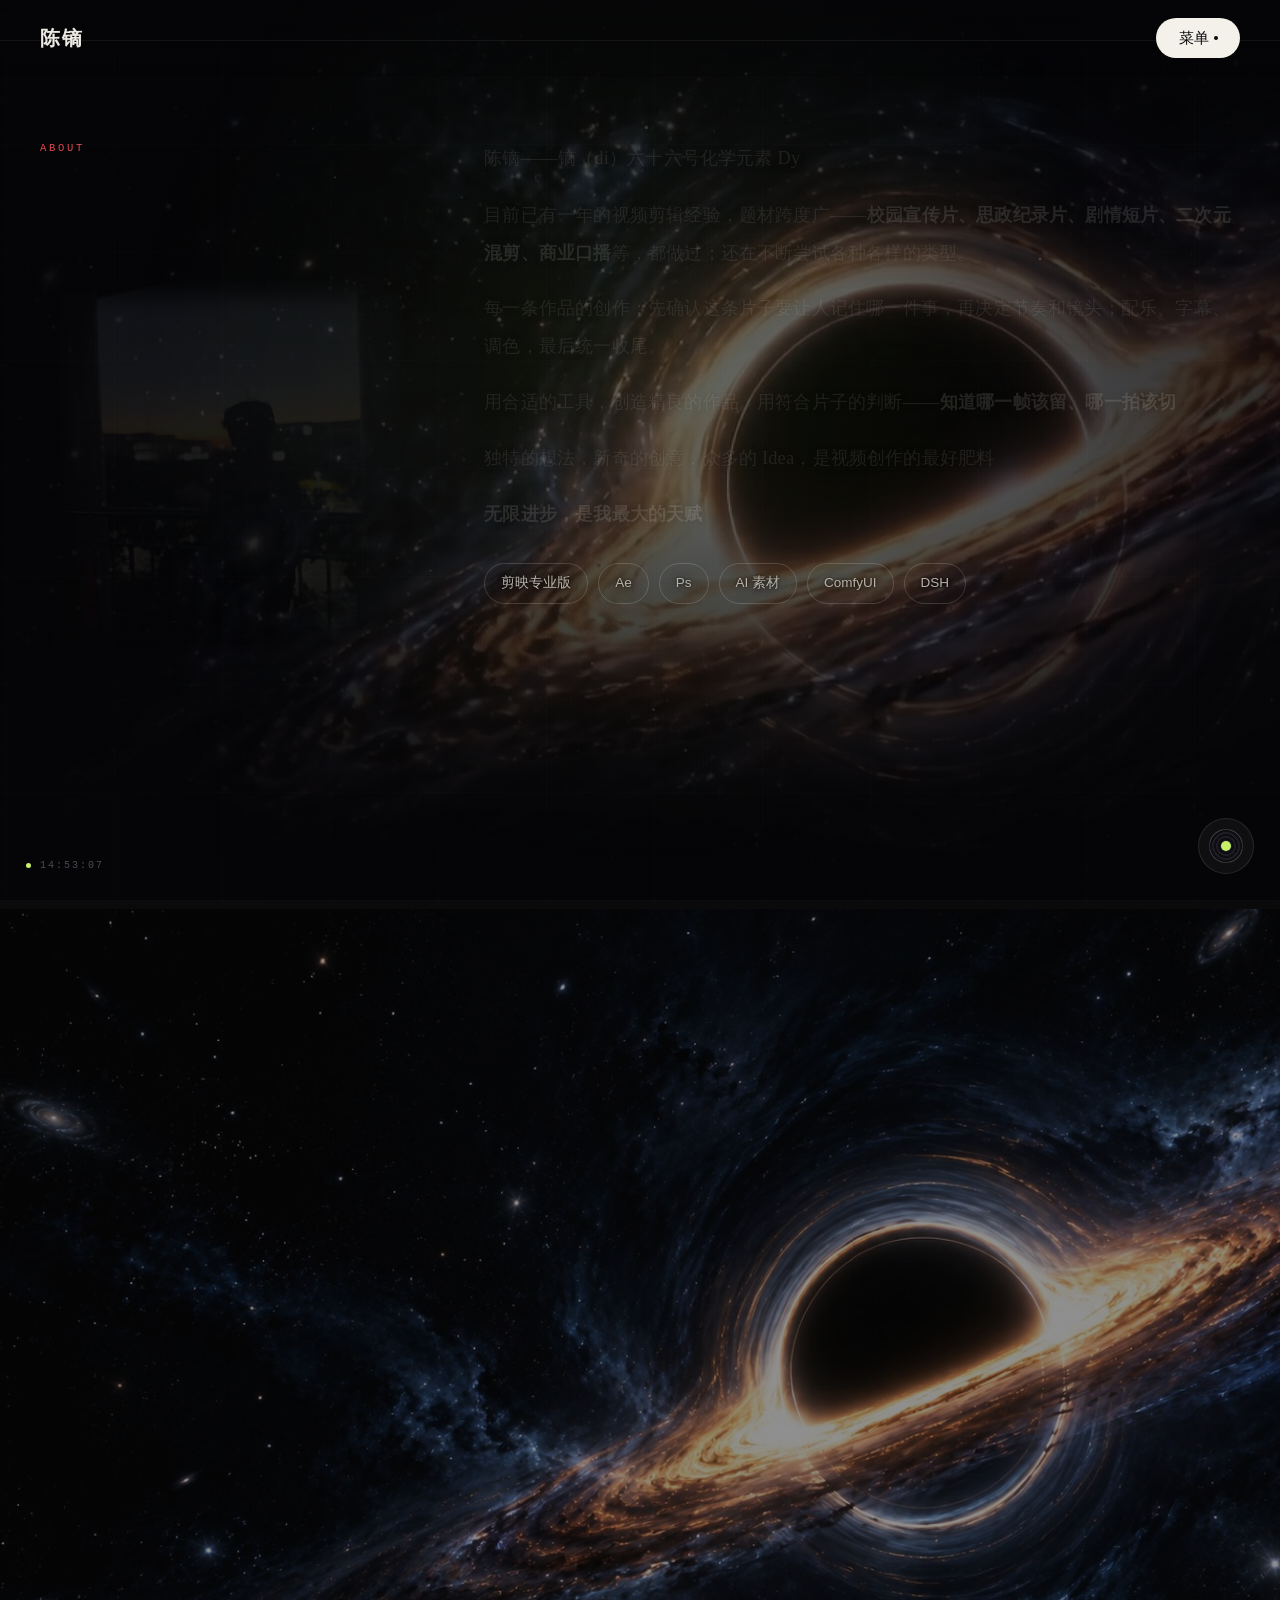
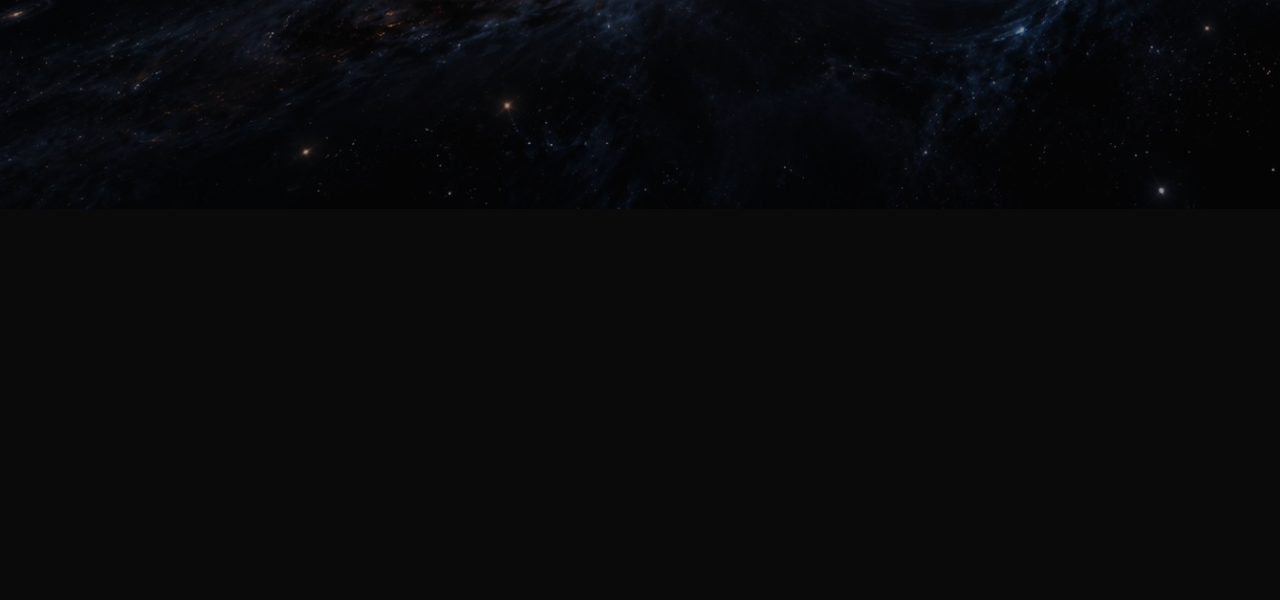
==== about.html @ d53ec5a6 "Deploy site shell" ====
<!DOCTYPE html>
<html lang="zh-CN">
<head>
<meta charset="UTF-8">
<meta name="viewport" content="width=device-width,initial-scale=1">
<title>关于 · 陈镝</title>
<meta name="description" content="陈镝 —— 剪辑师。校园宣传片、剧情短片、竖屏口播、二次元混剪。">
<link rel="stylesheet" href="assets/style.css?v=20261027eg">
<link rel="preload" as="image" href="assets/bg/transition-blackhole-hd.jpg">
</head>
<body>

<!-- ============ 无刷转场：三条扫过的黑幕 ============ -->
<div class="tr" id="tr" aria-hidden="true"><i></i><i></i><i></i></div>

<div class="bg-grid bg-grid-far" id="bgGridFar" aria-hidden="true"></div>
<div class="bg-grid bg-grid-near" id="bgGridNear" aria-hidden="true"></div>
<div class="bg-glow" id="bgGlow" aria-hidden="true"></div>

<header class="nav">
  <a class="brand" href="index.html">陈镝</a>
  <button class="menu-toggle" id="menuToggle" data-cursor="菜单" type="button" aria-expanded="false" aria-controls="menuSheet">
    <span class="menu-word"><span class="letter">菜</span><span class="letter">单</span></span><i></i>
  </button>
</header>

<main data-route="about">

  <!-- ============ 关于 ============ -->
  <section class="about" id="about">
    <div class="wrap">
      <div class="about-grid">
        <div class="rv">
          <div class="label" style="font-family:Menlo,Consolas,monospace;font-size:10.5px;letter-spacing:.26em;color:var(--accent);margin-bottom:18px">ABOUT</div>
          <h2 data-parallax="-26">关于镝</h2>
          <figure class="about-photo">
            <img src="assets/about/about-portrait-soft.png?v=20261027eg" alt="陈镝" loading="lazy">
          </figure>
        </div>
        <div class="body rv">
          <p>陈镝——镝（di）六十六号化学元素 Dy</p>
          <p>目前已有一年的视频剪辑经验，题材跨度广——<strong>校园宣传片、思政纪录片、剧情短片、二次元混剪、商业口播</strong>等，都做过；还在不断尝试各种各样的类型。</p>
          <p>每一条作品的创作：先确认这条片子要让人记住哪一件事，再决定节奏和镜头；配乐、字幕、调色，最后统一收尾。</p>
          <p>用合适的工具，创造精良的作品。用符合片子的判断——<strong>知道哪一帧该留、哪一拍该切</strong></p>
          <p>独特的想法，新奇的创意，众多的 Idea，是视频创作的最好肥料</p>
          <p><strong>无限进步，是我最大的天赋</strong></p>
          <div class="skills">
            <span>剪映专业版</span>
            <span>Ae</span>
            <span>Ps</span>
            <span>AI 素材</span>
            <span>ComfyUI</span>
            <span>DSH</span>
          </div>
        </div>
      </div>
    </div>
  </section>

</main>



<!-- ============ 背景音乐 ============ -->
<div class="music-wrap" id="musicWrap">
  <div class="music" id="music">
    <audio id="bgm" src="assets/music/bgm.mp3" loop preload="none"></audio>
    <button class="music-btn" id="musicBtn" type="button" aria-label="播放 / 暂停背景音乐">
      <span class="music-disc"></span>
    </button>
    <div class="music-info">
      <div class="mi-main">
        <div class="mi-top">
          <span class="mi-title">Star Crossing Night</span>
          <span class="mi-time" id="miTime">00:00 / 00:00</span>
        </div>
        <div class="mi-bar" id="miBar"><i id="miFill"></i></div>
      </div>
      <button class="mi-volbtn" id="miVolBtn" type="button" aria-label="调节音量">
        <svg width="16" height="16" viewBox="0 0 24 24" aria-hidden="true">
          <path d="M4 9.2v5.6h3.4L12.4 19V5L7.4 9.2H4z" fill="currentColor"/>
          <path d="M15.6 8.6a4.9 4.9 0 010 6.8" fill="none" stroke="currentColor" stroke-width="1.7" stroke-linecap="round"/>
          <path d="M18.3 6.2a8.4 8.4 0 010 11.6" fill="none" stroke="currentColor" stroke-width="1.7" stroke-linecap="round" opacity=".5"/>
        </svg>
      </button>
    </div>
    <div class="mi-vslider" id="miVSlider"><div class="mi-vfill" id="miVFill"></div></div>
  </div>
</div>

<!-- 左下角时间码 -->
<div class="timecode" id="timecode"><span id="tcText">00:00:00</span></div>

<!-- ============ 播放层 ============ -->
<div class="player" id="player">
  <div class="player-close" data-cursor="关闭">&times;</div>
  <video id="playerVideo" playsinline></video>
</div>

<!-- ============ 作品放大层 ============ -->
<div class="zoom" id="zoom">
  <div class="zoom-inner">
    <img id="zoomImg" alt="">
    <div class="zoom-cap">
      <span id="zoomTitle"></span>
      <span class="zoom-hint">点击空白处关闭</span>
    </div>
  </div>
</div>

<script src="assets/vendor/lenis.min.js?v=20261027eg"></script>
<script src="assets/vendor/gsap.min.js?v=20261027eg"></script>
<script src="assets/data.js?v=20261027eg"></script>
<script src="assets/app.js?v=20261027eg"></script>
<script src="assets/void.js?v=20261027eg"></script>
<script src="assets/vendor/three.min.js?v=20261027eg"></script>
<script src="assets/hero-particles.js?v=20261027eg"></script>
<script src="assets/transition.js?v=20261027eg"></script>
<script src="assets/cursor.js?v=20261027eg"></script>
<script src="assets/about-words.js?v=20261027eg"></script>
</body>
</html>
---- assets/style.css ----
﻿:root{
  --bg:#0A0A0B;
  --bg2:#101012;
  --fg:#EDEAE4;
  --muted:#8A857D;
  --dim:#5E5A53;
  --accent:#E5484D;
  --line:rgba(255,255,255,.09);
  --max:1400px;
  /* 动效曲线：内置 ease 太弱，用强曲线（emil 标准） */
  --ease-out:cubic-bezier(.23,1,.32,1);
  --ease-in-out:cubic-bezier(.77,0,.175,1);
  --ease-drawer:cubic-bezier(.32,.72,0,1);
  /* 参考站 pacomepertant.com 的菜单 hover 弹簧（computed linear()，0.5s，约 1.44% 过冲） */
  --ease-spring:linear(0 0%, 0.0014 0.515%, 0.0055 1.03%, 0.0239 2.235%, 0.053 3.44%, 0.0961 4.81%, 0.1957 7.39%, 0.4354 12.88%, 0.5484 15.63%, 0.6494 18.38%, 0.7362 21.13%, 0.8083 23.88%, 0.8696 26.8%, 0.9168 29.72%, 0.9368 31.265%, 0.9536 32.81%, 0.9793 35.9%, 0.997 39.17%, 1.0084 42.77%, 1.0142 47.07%, 1.0144 53.43%, 1.0054 68.37%, 1.0019 77.3%, 0.9998 99.98%);
}

*{margin:0;padding:0;box-sizing:border-box;}
html{scroll-behavior:smooth;}
body{
  background:var(--bg);
  color:var(--fg);
  font-family:-apple-system,BlinkMacSystemFont,"PingFang SC","Microsoft YaHei","Segoe UI",sans-serif;
  -webkit-font-smoothing:antialiased;
  line-height:1.7;
  overflow-x:hidden;
}
a{color:inherit;text-decoration:none;}
img,video{display:block;max-width:100%;}
section[id]{scroll-margin-top:80px;}
.wrap{max-width:var(--max);margin:0 auto;padding:0 40px;}

/* 截图调试用：首屏定高 */
body.flat-hero .hero{height:900px;min-height:900px;}

/* ---------- 可交互背景：两层网格做视差，鼠标移动时前后错开 ---------- */
.bg-grid{
  position:fixed;inset:-8%;z-index:0;pointer-events:none;
  background-image:
    linear-gradient(rgba(255,255,255,.03) 1px,transparent 1px),
    linear-gradient(90deg,rgba(255,255,255,.03) 1px,transparent 1px);
  will-change:transform;
}
.bg-grid-far{background-size:108px 108px;opacity:.75;}
.bg-grid-near{background-size:34px 34px;opacity:.42;}
.bg-glow{
  position:fixed;inset:0;z-index:0;pointer-events:none;
  background:radial-gradient(circle 720px at var(--mx,50%) var(--my,40%),
    rgba(200,241,106,.14) 0%,rgba(200,241,106,.05) 40%,transparent 72%);
  transition:opacity .8s var(--ease-out);
}

/* ---------- 深空背景（除首页）：黑洞铺底 + 三层视差 + 近景星尘 ----------
   放 z-index:-1：比正文低，但比 body 底色高 —— 正文永远压在上面。
   图不动、层动：鼠标/滚动只改 transform，不触发重排与重绘。 */
.void{
  position:fixed;inset:0;z-index:-1;overflow:hidden;
  pointer-events:none;background:#040406;
  opacity:0;visibility:hidden;
  transition:opacity .85s var(--ease-out),visibility 0s linear .85s;
}
.void.on{opacity:1;visibility:visible;transition:opacity .85s var(--ease-out),visibility 0s;}
/* 回首页时深空底必须立刻消失（不能淡出 0.85s），否则揭幕瞬间会看到它的残影 */
body:not(.is-space) .void{transition:none;}
/* 进出首页的整段转场都压住深空底，别让它在幕布缝隙里露出来 */
html.via-home .void{opacity:0!important;visibility:hidden!important;transition:none!important;}
/* 转场期间连底纹和底光都收掉：幕布缝隙里只允许出现黑或真实内容，不允许“底背景” */
html.is-transitioning .bg-glow,html.is-transitioning .bg-grid,html.is-transitioning .marks{opacity:0!important;transition:none!important;}
html.is-transitioning body{background:#000;}
.void-dolly{position:absolute;inset:0;will-change:transform;}
.void-media{
  position:absolute;inset:-8%;opacity:.50;will-change:transform;
  background:url("bg/void-loop-poster.jpg") 58% 45%/cover no-repeat;
}
.void-video{width:100%;height:100%;object-fit:cover;object-position:58% 45%;display:block;pointer-events:none;}
.void-stars{position:absolute;left:-10%;top:-10%;width:120%;height:120%;will-change:transform;}
.void-pull{
  position:absolute;left:0;top:0;width:760px;height:760px;margin:-380px 0 0 -380px;border-radius:50%;
  background:radial-gradient(circle,rgba(255,196,140,.18) 0%,rgba(255,170,100,.07) 40%,rgba(255,150,80,0) 70%);
  will-change:transform;
}
.void-scrim{
  position:absolute;inset:0;
  background:
    radial-gradient(ellipse 76% 68% at 60% 44%,rgba(5,5,7,0) 0%,rgba(5,5,7,.12) 48%,rgba(5,5,7,.62) 82%,rgba(5,5,7,.9) 100%),
    linear-gradient(90deg,rgba(5,5,7,.86) 0%,rgba(5,5,7,.56) 20%,rgba(5,5,7,.22) 44%,rgba(5,5,7,.16) 66%,rgba(5,5,7,.52) 100%),
    linear-gradient(180deg,rgba(5,5,7,.94) 0%,rgba(5,5,7,.6) 10%,rgba(5,5,7,.14) 26%,rgba(5,5,7,.08) 54%,rgba(5,5,7,.55) 83%,rgba(5,5,7,.96) 100%);
}
/* 有黑洞的页面：网格退到远处，荧光绿光让位给暖色深空 */
body.is-space .bg-grid-far{opacity:.4;}
body.is-space .bg-grid-near{opacity:.2;}
body.is-space .bg-glow{opacity:.45;}
/* 小字压在星云上会糊：给一层几乎看不见的暗影，只在亮处起作用 */
body.is-space .reel-sub,
body.is-space .reel-date,
body.is-space .type-en,
body.is-space .work-meta .dur,
body.is-space .sec-head .note,
body.is-space .about .body p,
body.is-space .skills span,
body.is-space .cc-k,
body.is-space .foot,
body.is-space .spiral-hint{text-shadow:0 1px 12px rgba(0,0,0,.92),0 0 3px rgba(0,0,0,.7);}
/* 星云上的小字要比纯黑底亮一档，否则就读不出来（悬停翻白时会被后面的规则盖回去） */
body.is-space .reel-sub{color:#BDB7AC;}
body.is-space .reel-date{
  color:#CFC8BC;
  text-shadow:0 0 2px #050507,0 1px 3px #050507,0 0 10px rgba(0,0,0,.9);
}
body.is-space .skills span{color:#B8B3AA;border-color:rgba(255,255,255,.16);}
/* 手机：视频是横的，竖屏只能截中段 → 取景往黑洞那边挪，遮罩收紧一档 */
@media(max-width:680px){
  .void-media{opacity:.42;background-position:62% 44%;}
  .void-video{object-position:62% 44%;}
  .void-scrim{
    background:
      linear-gradient(180deg,rgba(5,5,7,.93) 0%,rgba(5,5,7,.55) 12%,rgba(5,5,7,.18) 38%,rgba(5,5,7,.45) 74%,rgba(5,5,7,.96) 100%),
      linear-gradient(90deg,rgba(5,5,7,.72) 0%,rgba(5,5,7,.4) 40%,rgba(5,5,7,.14) 78%,rgba(5,5,7,.34) 100%);
  }
}
@media(hover:none){.void-pull{display:none;}}

/* ---------- nav ---------- */
.nav{
  position:fixed;top:0;left:0;right:0;z-index:100;
  height:76px;display:flex;align-items:center;gap:40px;
  padding:0 40px;
  background:linear-gradient(to bottom,rgba(5,5,7,.72) 0%,rgba(5,5,7,.32) 56%,rgba(5,5,7,0) 100%);
  transition:background .4s ease,border-color .4s ease,height .4s ease;
  border-bottom:1px solid transparent;
}
.nav.solid{
  background:rgba(8,8,10,.96);
  border-bottom-color:rgba(255,255,255,.08);
  height:64px;
}
.brand{font-weight:900;font-size:20px;letter-spacing:.08em;color:#EDEAE4;}
.nav nav{display:flex;gap:30px;margin-left:auto;font-size:13.5px;}
.nav nav a{color:#9A958C;transition:color .25s;}
.nav nav a:hover{color:#EDEAE4;}
.nav .cta{
  font-size:13px;padding:8px 18px;
  border:1px solid rgba(255,255,255,.18);border-radius:100px;
  color:#EDEAE4;transition:background .22s var(--ease-out),border-color .22s var(--ease-out),color .22s var(--ease-out);
}
.nav .cta:hover{background:#E5484D;border-color:#E5484D;color:#fff;}

/* ---------- hero ---------- */
.hero-stage{position:relative;height:280vh;}
.hero{position:sticky;top:0;height:100vh;min-height:620px;overflow:hidden;background:#050507;}
.hero-video{position:absolute;inset:0;width:100%;height:100%;object-fit:cover;z-index:0;}
.hero-mask{
  position:absolute;inset:0;z-index:1;
  background:
    linear-gradient(to top,
      #0A0A0B 0%,
      #0A0A0B 10%,
      rgba(10,10,11,.76) 26%,
      rgba(10,10,11,.34) 50%,
      rgba(10,10,11,.18) 68%,
      rgba(10,10,11,.74) 100%),
    linear-gradient(to right,rgba(10,10,11,.82) 0%,rgba(10,10,11,.12) 58%,rgba(10,10,11,0) 100%);
}
.hero-scrim{
  position:absolute;inset:0;z-index:1;pointer-events:none;
  background:
    radial-gradient(ellipse 680px 580px at 20% 68%,
      rgba(5,5,7,.92) 0%, rgba(5,5,7,.72) 34%,
      rgba(5,5,7,.34) 62%, rgba(5,5,7,0) 80%),
    linear-gradient(to top,
      rgba(5,5,7,.62) 0%, rgba(5,5,7,.18) 34%, rgba(5,5,7,0) 58%);
}
.hero-particles{
  position:absolute;inset:0;z-index:2;display:block;
  width:100%;height:100%;pointer-events:none;
  mix-blend-mode:screen;
}
.hero-info{position:absolute;left:40px;right:40px;bottom:142px;z-index:3;}
.hero:not(.has-particles) .hero-name,
.hero:not(.has-particles) .hero-chip,
.hero:not(.has-particles) .hero-line{opacity:0;}
.hero-particles-failed .hero-name,
.hero-particles-failed .hero-chip,
.hero-particles-failed .hero-line{opacity:1 !important;}
.hero.has-particles .hero-name{opacity:0;}
body.hero-intro .hero-info,body.hero-intro #heroParticles{opacity:0;}
.hero-info,#heroParticles{transition:opacity .55s ease;}

.hero-chip,.hero-line{opacity:calc(1 - var(--hero-p,0)*2.2);transition:opacity .45s ease;}
html.reduced .hero-stage{height:100vh;}
@media(max-width:680px){.hero-stage{height:260vh;}}
.hero-chip{
  display:inline-block;background:none;border-radius:0;padding:0;
  font-family:Menlo,Consolas,monospace;font-size:26px;letter-spacing:.14em;
  color:#C8F16A;margin-bottom:12px;
}
.hero-name{
  font-size:clamp(84px,14.5vw,200px);font-weight:900;
  line-height:.82;letter-spacing:-.045em;color:#F4F1EA;
}
.hero-line{
  font-size:clamp(24px,3.4vw,50px);font-weight:900;
  letter-spacing:-.015em;margin-top:100px;line-height:1.1;position:relative;top:-62px;
  color:transparent;-webkit-text-stroke:2px rgba(244,241,234,.82);
}
.hero-side{position:absolute;right:0;top:6px;text-align:right;}
.hero-side-en{
  display:block;font-family:Menlo,Consolas,monospace;font-size:10px;
  letter-spacing:.26em;color:#EDEAE4;
}
.hero-side-cn{display:block;font-size:11px;color:#9A958C;letter-spacing:.1em;margin-top:5px;}
/* 可拖时间轴 */
.scrub{
  position:absolute;left:40px;right:40px;bottom:48px;
  display:flex;align-items:center;gap:15px;
}
.scrub-t{
  font-family:Menlo,Consolas,monospace;font-size:10.5px;
  color:#8A857D;letter-spacing:.08em;min-width:44px;
}
.scrub-track{
  position:relative;flex:1;height:2px;background:rgba(255,255,255,.2);
  cursor:ew-resize;touch-action:none;
}
.scrub-track::after{
  content:'';position:absolute;inset:-12px 0;
}
.scrub-fill{position:absolute;left:0;top:0;height:100%;background:#C8F16A;width:0;}
.scrub-head{
  position:absolute;top:50%;left:0;width:11px;height:11px;
  background:#C8F16A;border-radius:50%;transform:translate(-50%,-50%);
  box-shadow:0 0 0 5px rgba(200,241,106,.16);
  transition:box-shadow .25s;
}
.scrub-track:hover .scrub-head{box-shadow:0 0 0 8px rgba(200,241,106,.24);}
.scrub-hint{
  font-family:Menlo,Consolas,monospace;font-size:9.5px;
  letter-spacing:.16em;color:#5E5A53;min-width:80px;text-align:right;
}

/* ---------- stats ---------- */
.stats{padding:74px 0;border-bottom:1px solid var(--line);}
.stats-grid{display:grid;grid-template-columns:repeat(4,1fr);gap:24px;}
.stat b{
  display:block;font-family:Menlo,Consolas,monospace;
  font-size:clamp(36px,4.6vw,60px);font-weight:400;letter-spacing:-.03em;line-height:1;
}
.stat b .num{
  font:inherit;color:inherit;letter-spacing:inherit;
  display:inline;vertical-align:baseline;
}
.stat b i{font-style:normal;color:var(--accent);}
.stat span{display:block;margin-top:12px;font-size:12.5px;color:var(--muted);letter-spacing:.06em;}

/* ---------- section head ---------- */
.sec-head{display:flex;align-items:flex-end;justify-content:space-between;padding:88px 0 44px;}
.sec-head h2{
  font-size:clamp(38px,5.4vw,68px);font-weight:900;letter-spacing:-.03em;line-height:1;
}
.sec-head .label{
  font-family:Menlo,Consolas,monospace;font-size:10.5px;
  letter-spacing:.26em;color:var(--accent);
}
.sec-head .note{font-size:12.5px;color:var(--dim);max-width:300px;text-align:right;}

/* ---------- works ---------- */
.works{display:grid;grid-template-columns:repeat(3,1fr);gap:36px 26px;}
.work{cursor:pointer;}
.work-media{
  position:relative;overflow:hidden;border-radius:3px;background:var(--bg2);
}
.work-media img{
  width:100%;height:auto;aspect-ratio:3/2;object-fit:cover;
  transition:transform .42s var(--ease-out),opacity .3s var(--ease-out);
}
.work.portrait .work-media img{object-position:center 28%;}
.work:hover .work-media img{transform:scale(1.045);}
.work-play{
  position:absolute;inset:0;display:flex;align-items:center;justify-content:center;
  opacity:0;transition:opacity .35s;background:rgba(0,0,0,.28);
}
.work:hover .work-play{opacity:1;}
.work-play span{
  width:58px;height:58px;border-radius:50%;
  border:1px solid rgba(255,255,255,.6);
  display:flex;align-items:center;justify-content:center;
}
.work-play span::after{
  content:'';width:0;height:0;margin-left:4px;
  border-left:13px solid #fff;border-top:8px solid transparent;border-bottom:8px solid transparent;
}
.work-meta{padding-top:14px;display:flex;justify-content:space-between;gap:14px;align-items:baseline;}
.work-meta h3{font-size:15.5px;font-weight:600;letter-spacing:.01em;line-height:1.4;}
.work-meta .type{font-size:11.5px;color:var(--dim);letter-spacing:.08em;white-space:nowrap;}
.work-meta .dur{
  font-family:Menlo,Consolas,monospace;font-size:11px;color:var(--dim);
  display:block;margin-top:3px;
}

/* ---------- 精选：胶片条 ---------- */
.film{
  position:relative;overflow:hidden;
  margin:6px 0 34px;padding:20px 0;
  background:#101012;border-radius:3px;
  cursor:grab;user-select:none;
}
.film:active{cursor:grabbing;}
.film::before,.film::after{
  content:'';position:absolute;left:0;right:0;height:13px;pointer-events:none;
  background:repeating-linear-gradient(90deg,#0A0A0B 0 9px,transparent 9px 26px);
}
.film::before{top:0;}
.film::after{bottom:0;}
.film-track{
  display:flex;gap:10px;padding:0 14px;
  will-change:transform;
}
.film-item{
  position:relative;flex:0 0 auto;width:260px;
  border:2px solid rgba(255,255,255,.1);
  transition:border-color .3s,transform .4s cubic-bezier(.16,1,.3,1);
}
.film-item img{display:block;width:100%;height:146px;object-fit:cover;}
.film-item span{
  position:absolute;left:0;bottom:0;right:0;
  font-family:Menlo,Consolas,monospace;font-size:9px;
  letter-spacing:.1em;color:#EDEAE4;
  background:linear-gradient(to top,rgba(6,6,8,.9),transparent);
  padding:14px 8px 6px;
}
.film-item:hover{border-color:#C8F16A;transform:translateY(-4px);}
.film-hint{
  position:absolute;right:16px;bottom:20px;z-index:2;
  font-family:Menlo,Consolas,monospace;font-size:9px;
  letter-spacing:.16em;color:#5E5A53;
}

/* ---------- 精选：目录式列表 ---------- */
.reel{margin-top:8px;}
.reel-row{
  position:relative;display:flex;align-items:center;gap:22px;
  padding:22px 26px;margin:0 -26px;
  border-bottom:1px solid rgba(255,255,255,.09);
  transition:background .3s ease,color .3s ease,opacity .35s ease;
  cursor:pointer;
}
.reel-no{
  font-family:Menlo,Consolas,monospace;
  font-size:clamp(34px,4.4vw,58px);line-height:1;font-weight:400;
  min-width:104px;letter-spacing:-.03em;
  color:transparent;-webkit-text-stroke:1.2px rgba(255,255,255,.5);
  transition:color .2s var(--ease-out),-webkit-text-stroke-color .2s var(--ease-out);
}
.reel-main{display:flex;align-items:baseline;gap:18px;flex-wrap:wrap;}
.reel-title{
  font-size:clamp(24px,3vw,40px);font-weight:900;
  letter-spacing:-.025em;line-height:1.1;
  transition:transform .4s cubic-bezier(.16,1,.3,1);
}
.reel-sub{font-size:12px;color:var(--muted);letter-spacing:.06em;line-height:1.6;}
/* ★ 文字滚动入场（编号 .reel-no 不滚，跟着行一起出来）：外层当遮罩（正好一层高），内层 .rl 装三份同样的字，
   进场时 .rl 往上滚两格再停 —— 就是"文字多滚几圈"。
   高度和 line-height 必须一致，否则会露出下一层的边。 */
.reel-title,.reel-sub,.reel-date{overflow:hidden;}
.reel-title{height:1.1em;}
.reel-sub{height:1.6em;}
.reel-date{height:1.6em;line-height:1.6;}
.rl{display:block;}
.rl i{display:block;font-style:normal;line-height:inherit;}
.reel-date{
  margin-left:auto;font-family:Menlo,Consolas,monospace;
  font-size:11px;color:var(--dim);letter-spacing:.1em;
}
@media(max-width:680px){
  .reel-row{padding:16px 0;margin:0;gap:12px;}
  .reel-no{min-width:56px;font-size:34px;}
  .reel-main{gap:8px;}
  .reel-title{font-size:21px;}
  .reel-sub{font-size:11px;}
  .reel-date{font-size:9.5px;letter-spacing:.04em;}
}
/* 悬停：整行翻白（平时全是深底，不抢）；其余行退到暗处 */
.reel:hover .reel-row{opacity:.36;}
.reel:hover .reel-row:hover{opacity:1;}
.reel-row:hover{background:#F4F1EA;color:#141310;border-bottom-color:transparent;}
.reel-row:hover .reel-no{color:#141310;-webkit-text-stroke:0;}
.reel-row:hover .reel-sub{color:#6B665C;text-shadow:none;}
.reel-row:hover .reel-date{color:#8A8478;text-shadow:none;}
.reel-row:hover .reel-title{transform:translateX(8px);}
.reel-row:hover .reel-poster{
  border-color:#FFFFFF;
  box-shadow:0 24px 52px rgba(20,19,16,.32);
}
/* 叠在行上的海报 */
.reel-poster{
  position:absolute;right:20%;top:50%;width:300px;
  opacity:0;
  transform:translateY(-50%) rotate(-16deg) scale(.82);
  box-shadow:0 24px 52px rgba(0,0,0,.62);
  border:3px solid #0A0A0B;border-radius:2px;
  z-index:3;pointer-events:none;
  transition:opacity .3s ease,transform .45s cubic-bezier(.16,1,.3,1);
}
.reel-row:hover .reel-poster{
  opacity:1;
  transform:translateY(-50%) rotate(-6deg) scale(1);
}
.reel-row.light .reel-poster{border-color:#FFFFFF;box-shadow:0 24px 52px rgba(20,19,16,.3);}

/* ---------- 分类：散落画布（3D 空间） ---------- */
.board{
  position:relative;width:100%;
  perspective:1400px;
  perspective-origin:50% 46%;
  background:radial-gradient(ellipse 78% 72% at 50% 50%,
    rgba(255,255,255,.03) 0%,rgba(255,255,255,.012) 46%,transparent 78%);
  -webkit-mask-image:linear-gradient(to bottom,transparent 0%,#000 6%,#000 94%,transparent 100%);
  mask-image:linear-gradient(to bottom,transparent 0%,#000 6%,#000 94%,transparent 100%);
  user-select:none;-webkit-user-select:none;touch-action:none;
}
.board-canvas{
  position:absolute;inset:0;pointer-events:none;
  transform-style:preserve-3d;
  will-change:transform;
}
.board-item{
  position:absolute;cursor:grab;pointer-events:auto;
  transform:translateZ(var(--z,0px)) rotate(var(--rot,0deg));
  box-shadow:0 16px 38px rgba(0,0,0,.55);
  transition:transform .16s var(--ease-out),box-shadow .3s var(--ease-out);
  user-select:none;-webkit-user-select:none;touch-action:none;
  transform-style:preserve-3d;
}
.board-item img{
  display:block;width:100%;aspect-ratio:16/10;object-fit:cover;
  border:2px solid #06060A;
  pointer-events:none;-webkit-user-drag:none;user-select:none;
}
/* 呼吸：幅度 ±6%，6～9.6 秒一圈，错开相位 */
.board-move{display:block;transform-style:preserve-3d;will-change:transform;}
.board-inner{
  position:relative;display:block;transform-origin:50% 50%;
  will-change:transform;
  animation-name:breathe;
  animation-timing-function:ease-in-out;
  animation-iteration-count:infinite;
}
@keyframes breathe{
  0%,100%{transform:scale(.944) translateY(2px);}
  50%{transform:scale(1.056) translateY(-2px);}
}
/* 悬浮板：鼠标在卡上移动时立体倾斜 */
.board-tilt{
  position:relative;display:block;
  transform-style:preserve-3d;
  transition:transform .18s ease-out;
  will-change:transform;
}
.board-item span{
  position:absolute;left:0;right:0;bottom:0;
  font-family:Menlo,Consolas,monospace;font-size:9px;
  letter-spacing:.06em;color:#EDEAE4;
  background:linear-gradient(to top,rgba(6,6,8,.94),rgba(6,6,8,0));
  padding:18px 8px 7px;
}
.board-item:hover{
  transform:translateZ(var(--z,0px)) translateY(-10px) rotate(0deg) scale(1.05)!important;
  box-shadow:0 28px 64px rgba(0,0,0,.75);
  z-index:9;
}
.board-item.dragging{
  z-index:30!important;cursor:grabbing;
  transform:translateZ(calc(var(--z,0px) + 90px)) rotate(0deg) scale(1.03)!important;
  box-shadow:0 34px 70px rgba(0,0,0,.85);
  transition:none;
}

/* 分类区的紧凑列表 */
.reel.compact .reel-row{padding:15px 20px;margin:0 -20px;}
.reel.compact .reel-no{font-size:clamp(22px,2.4vw,32px);min-width:66px;}
.reel.compact .reel-title{font-size:clamp(16px,1.7vw,22px);}
.reel.compact .reel-sub{font-size:11px;}
.reel.compact .reel-poster{width:142px;right:24%;}



.works.compact{grid-template-columns:repeat(4,1fr);gap:28px 20px;}
.works.compact .work-meta{padding-top:10px;}
.works.compact .work-meta h3{font-size:13.5px;}
.works.compact .work-meta .type{display:none;}
.works.compact .work-meta .dur{font-size:10.5px;}

/* ---------- 类型导航 ---------- */
.type-nav{
  display:flex;gap:9px;flex-wrap:wrap;
  margin-bottom:60px;padding-bottom:26px;
  border-bottom:1px solid var(--line);
}
.type-chip{
  font-size:12.5px;padding:7px 15px;
  border:1px solid var(--line);border-radius:100px;
  color:var(--muted);transition:color .2s var(--ease-out),border-color .2s var(--ease-out),background .2s var(--ease-out);
  display:inline-flex;align-items:center;gap:7px;
}
.type-chip i{
  font-style:normal;font-family:Menlo,Consolas,monospace;
  font-size:9.5px;color:var(--dim);
}
.type-chip:hover{color:var(--fg);border-color:rgba(255,255,255,.3);}
.type-chip:hover i{color:var(--accent);}

/* ---------- 类型区块 ---------- */
.type-block{margin-bottom:78px;scroll-margin-top:96px;}
.type-head{
  position:relative;
  display:flex;align-items:baseline;gap:16px;
  padding-bottom:16px;margin-bottom:24px;
  border-bottom:1px solid var(--line);
}
/* 标尺末端的小十字：技术图语言 */
.type-head::after{
  content:'';position:absolute;right:0;bottom:-4.5px;
  width:9px;height:9px;
  background:
    linear-gradient(#EDEAE4,#EDEAE4) center/1px 9px no-repeat,
    linear-gradient(#EDEAE4,#EDEAE4) center/9px 1px no-repeat;
  opacity:.32;
}
.type-name{
  font-size:clamp(22px,2.6vw,30px);font-weight:900;
  letter-spacing:-.01em;line-height:1;
}
.type-en{
  font-family:Menlo,Consolas,monospace;font-size:10px;
  letter-spacing:.2em;color:var(--dim);
}
.type-count{
  margin-left:auto;font-family:Menlo,Consolas,monospace;
  font-size:11px;color:var(--accent);letter-spacing:.1em;
}

/* ---------- about ---------- */
.about{padding:120px 0 60px;border-top:1px solid var(--line);margin-top:40px;height:240vh;}
.about .wrap{position:sticky;top:96px;}
.about-grid{display:grid;grid-template-columns:1fr 1.15fr;gap:80px;align-items:start;}
.about h2{font-size:clamp(32px,4.4vw,56px);font-weight:900;letter-spacing:-.03em;line-height:1.08;}
.about .body p{color:#B8B3AA;font-size:15px;line-height:1.95;margin-bottom:18px;}
.about .body p strong{color:var(--fg);font-weight:600;}
.about .body .wd{opacity:.12;transition:opacity .18s linear;}
.about .body .wd.hl{color:var(--fg);}
.about .body .wd.hl.on{color:var(--accent);}
.skills{display:flex;flex-wrap:wrap;gap:8px;margin-top:26px;}
.skills span{
  font-size:12px;padding:6px 13px;border:1px solid var(--line);
  border-radius:100px;color:var(--muted);
}

/* ---------- contact ---------- */
.contact{padding:130px 0 80px;}
.contact h2{
  font-size:clamp(46px,7.6vw,110px);font-weight:900;letter-spacing:-.04em;line-height:.98;
}
.contact h2 em{font-style:normal;color:var(--accent);}
.contact .links{display:flex;gap:44px;margin-top:52px;flex-wrap:wrap;}
.contact .links a{
  font-family:Menlo,Consolas,monospace;font-size:13px;color:var(--muted);
  border-bottom:1px solid var(--line);padding-bottom:5px;transition:color .2s var(--ease-out),border-bottom-color .2s var(--ease-out);
}
.contact .links a:hover{color:var(--fg);border-bottom-color:var(--fg);}

/* 联系：一条平铺的胶片，不用拉 */
.contact-film{
  position:relative;display:grid;grid-template-columns:repeat(3,1fr);
  margin-top:58px;background:rgba(16,16,18,.42);
  border:1px solid rgba(255,255,255,.1);
  padding:16px 0;
}
.contact-film::before,.contact-film::after{
  content:'';position:absolute;left:0;right:0;height:10px;pointer-events:none;
  background:repeating-linear-gradient(90deg,rgba(10,10,11,.55) 0 8px,transparent 8px 24px);
}
.contact-film::before{top:0;}
.contact-film::after{bottom:0;}
.contact-cell{
  padding:26px 28px;cursor:pointer;
  border-right:1px solid rgba(255,255,255,.07);
  transition:background .3s;
}
.contact-cell:last-child{border-right:none;}
.contact-cell:hover{background:rgba(26,26,34,.45);}
.cc-k{
  display:block;font-family:Menlo,Consolas,monospace;font-size:9.5px;
  letter-spacing:.2em;color:#6E6A63;margin-bottom:12px;
}
.cc-v{font-size:clamp(15px,1.6vw,21px);font-weight:600;color:#F4F1EA;letter-spacing:.01em;}

/* ---------- 背景音乐 ---------- */
.music-wrap{position:static;}
.music{
  position:fixed;right:26px;bottom:26px;z-index:130;
  display:flex;align-items:center;height:56px;
  background:rgba(16,16,20,.94);
  border:1px solid rgba(255,255,255,.1);
  border-radius:100px;
  padding:4px;overflow:hidden;
  max-width:56px;
  transition:max-width .3s var(--ease-in-out),background .3s var(--ease-out);
}
@media (hover:hover) and (min-width:681px){.music:hover,.music-wrap:hover .music{max-width:330px;background:rgba(20,20,26,.98);}}
.music-btn{
  width:46px;height:46px;flex:0 0 46px;
  border:none;background:none;cursor:pointer;padding:0;
  display:flex;align-items:center;justify-content:center;
}
.music-disc{
  display:block;width:34px;height:34px;border-radius:50%;
  background:repeating-radial-gradient(circle,#1C1C22 0 2px,#0D0D11 2px 4px);
  border:1px solid rgba(255,255,255,.15);
  position:relative;
  transition:box-shadow .3s;
}
.music-disc::after{
  content:'';position:absolute;inset:11px;border-radius:50%;background:#C8F16A;
}
.music.playing .music-disc{animation:spin 7s linear infinite;}
.music.playing .music-disc{box-shadow:0 0 0 4px rgba(200,241,106,.14);}
@keyframes spin{to{transform:rotate(360deg);}}
.music-info{
  width:0;min-width:0;overflow:hidden;white-space:nowrap;padding-right:0;
  display:flex;align-items:center;gap:10px;opacity:0;
  transition:width .38s cubic-bezier(.16,1,.3,1),padding-right .38s,opacity .16s ease;
}
@media (hover:hover) and (min-width:681px){.music-wrap:hover .music-info{width:300px;padding-right:14px;opacity:1;}}
.mi-main{flex:1;min-width:0;}
.mi-top{display:flex;align-items:baseline;justify-content:space-between;gap:12px;}
.mi-title{
  font-size:11.5px;color:#EDEAE4;letter-spacing:.02em;
  overflow:hidden;text-overflow:ellipsis;
}
.mi-time{
  font-family:Menlo,Consolas,monospace;font-size:9px;
  color:#6E6A63;letter-spacing:.04em;flex:0 0 auto;
}
.mi-bar{
  position:relative;height:2px;background:rgba(255,255,255,.14);
  margin-top:9px;cursor:pointer;
}
.mi-bar::after{content:'';position:absolute;inset:-8px 0;}
.mi-bar i{position:absolute;left:0;top:0;height:100%;width:0;background:#C8F16A;display:block;border-radius:2px;}
.mi-bar i::after{content:'';position:absolute;right:-4px;top:50%;width:8px;height:8px;margin-top:-4px;border-radius:50%;background:#C8F16A;box-shadow:0 0 0 2px rgba(16,16,20,.5);}

/* 小喇叭 + 竖向音量条 */
.music{position:fixed;overflow:visible;}
.mi-volbtn{
  flex:0 0 26px;width:26px;height:26px;padding:0;
  border:none;background:none;cursor:pointer;
  color:#6E6A63;display:flex;align-items:center;justify-content:center;
  transition:color .2s;
}
.mi-volbtn:hover{color:#C8F16A;}
.music.vol-open .mi-volbtn{color:#C8F16A;}
.mi-vslider{
  position:fixed;right:26px;bottom:96px;
  width:26px;height:96px;
  background:rgba(18,18,23,.98);
  border:1px solid rgba(255,255,255,.13);
  border-radius:100px;
  opacity:0;pointer-events:none;transform:translateY(10px);
  transition:opacity .22s,transform .22s;
  cursor:pointer;overflow:hidden;
  z-index:131;
}
.music-wrap.vol-open .mi-vslider{opacity:1;pointer-events:auto;transform:none;}
.mi-vfill{
  position:absolute;left:0;right:0;bottom:0;
  background:#C8F16A;height:50%;pointer-events:none;
}

/* 左下角时间码 */
.timecode{
  position:fixed;left:26px;bottom:26px;z-index:120;
  display:flex;align-items:center;gap:9px;
  font-family:Menlo,Consolas,monospace;
  font-size:10px;letter-spacing:.2em;
  color:#4A4A52;pointer-events:none;
  font-variant-numeric:tabular-nums;
}
.timecode::before{
  content:'';width:5px;height:5px;border-radius:50%;
  background:#C8F16A;animation:tcPulse 2.4s ease-in-out infinite;
}
@keyframes tcPulse{0%,100%{opacity:.18}50%{opacity:.75}}

/* ---------- 作品放大层 ---------- */
.zoom{
  position:fixed;inset:0;z-index:400;display:none;
  align-items:center;justify-content:center;
  background:rgba(4,4,6,.94);
}
.zoom.open{display:flex;}
.zoom-inner{max-width:86vw;max-height:82vh;}
.zoom-inner img{
  display:block;max-width:86vw;max-height:74vh;
  border:3px solid rgba(255,255,255,.14);
  box-shadow:0 40px 100px rgba(0,0,0,.8);
}
.zoom-cap{
  display:flex;justify-content:space-between;align-items:baseline;
  margin-top:14px;font-family:Menlo,Consolas,monospace;
  font-size:11px;letter-spacing:.1em;color:#C9C3B8;
}
.zoom-hint{color:#5E5A53;font-size:10px;}

/* 画布角上的 DRAG 提示 */
.board-hint{
  position:absolute;right:16px;bottom:12px;z-index:5;
  font-family:Menlo,Consolas,monospace;font-size:9px;
  letter-spacing:.28em;color:#C8F16A;opacity:.5;
  pointer-events:none;
}

/* ---------- 取景器语言：页面四角裁切标记 ---------- */
.marks{
  position:fixed;inset:20px;z-index:96;pointer-events:none;
  --c:rgba(237,234,228,.26);
  background:
    linear-gradient(var(--c),var(--c)) left top/17px 1px no-repeat,
    linear-gradient(var(--c),var(--c)) left top/1px 17px no-repeat,
    linear-gradient(var(--c),var(--c)) right top/17px 1px no-repeat,
    linear-gradient(var(--c),var(--c)) right top/1px 17px no-repeat,
    linear-gradient(var(--c),var(--c)) left bottom/17px 1px no-repeat,
    linear-gradient(var(--c),var(--c)) left bottom/1px 17px no-repeat,
    linear-gradient(var(--c),var(--c)) right bottom/17px 1px no-repeat,
    linear-gradient(var(--c),var(--c)) right bottom/1px 17px no-repeat;
}
.foot{
  border-top:1px solid var(--line);padding:30px 0 44px;
  display:flex;justify-content:space-between;font-size:11.5px;color:var(--dim);
  font-family:Menlo,Consolas,monospace;letter-spacing:.1em;
}

/* ---------- player ---------- */
.player{
  position:fixed;inset:0;z-index:300;display:none;
  flex-direction:column;align-items:center;justify-content:center;gap:18px;
  background:#050507;
}
.player.open{display:flex;}
.player video{max-width:92vw;max-height:calc(100vh - 140px);background:#000;}
.player-close{
  position:absolute;top:26px;right:36px;
  font-size:28px;line-height:1;color:var(--muted);cursor:pointer;
  width:44px;height:44px;display:flex;align-items:center;justify-content:center;
  border:1px solid var(--line);border-radius:50%;transition:color .2s var(--ease-out),border-color .2s var(--ease-out),transform .16s var(--ease-out);
}
.player-close:hover{color:#fff;border-color:#fff;}
.player video{cursor:pointer;}

/* ---------- reveal ---------- */
.rv{opacity:0;transform:translateY(18px);transition:opacity .46s var(--ease-out),transform .46s var(--ease-out);transition-delay:var(--d,0ms);}
.rv.in{opacity:1;transform:none;}
.slide-rv{opacity:0;transform:translateX(-30px);transition:opacity .5s var(--ease-out),transform .5s var(--ease-out);}
.slide-rv.in{opacity:1;transform:none;}
.hero-info{transition:opacity .1s linear;}

/* ---------- responsive ---------- */
@media(max-width:1080px){
  .works{grid-template-columns:repeat(2,1fr);}
  .works.compact{grid-template-columns:repeat(3,1fr);gap:24px 16px;}
  .about-grid{grid-template-columns:1fr;gap:34px;}
  .stats-grid{grid-template-columns:repeat(2,1fr);gap:34px 24px;}
}
@media(max-width:680px){
  .wrap,.nav,.hero-inner{padding-left:22px;padding-right:22px;}
  .nav nav{display:flex;gap:9px;margin-left:auto;flex-shrink:1;min-width:0;}
  .nav nav a{font-size:11.5px;white-space:nowrap;}
  .nav{gap:8px;}
  .brand{font-size:14px;letter-spacing:.02em;white-space:nowrap;}
  .nav .cta{display:none;}
  .works{grid-template-columns:1fr;gap:28px;}
  .works.compact{grid-template-columns:repeat(2,1fr);gap:22px 12px;}
  .sec-head{flex-direction:column;align-items:flex-start;gap:14px;padding:60px 0 30px;}
  .sec-head .note{text-align:left;}
  .hero-inner{padding-bottom:64px;}
  .scroll-hint{display:none;}
  .contact .links{gap:22px;}
  .foot{flex-direction:column;gap:10px;}
}

/* ================= 进场遮罩：loading → hero ================= */
.splash{position:fixed;inset:0;z-index:900;pointer-events:none;}
.splash-curtain{position:absolute;left:0;right:0;height:50.4%;z-index:1;background:#0A0A0B;will-change:transform;transition:transform .72s var(--ease-in-out);}
.splash-curtain-a{top:0;}
.splash-curtain-b{bottom:0;}
.splash-stage{position:absolute;inset:0;z-index:2;display:flex;flex-direction:column;align-items:center;justify-content:center;gap:16px;transition:opacity .18s linear;}
.splash-tag{font-family:Menlo,Consolas,monospace;font-size:10px;letter-spacing:.3em;color:#6E6A63;}
.splash-tag span{color:#C8F16A;margin:0 7px;}
.splash-name{font-weight:900;font-size:clamp(46px,7vw,84px);line-height:1;letter-spacing:-.04em;color:#F4F1EA;}
.splash-prog{display:flex;align-items:center;gap:12px;margin-top:4px;}
.splash-track{position:relative;display:block;width:170px;height:2px;background:rgba(255,255,255,.16);overflow:hidden;}
.splash-track i{position:absolute;left:0;top:0;bottom:0;display:block;width:0;background:#C8F16A;}
.splash-pct{font-family:Menlo,Consolas,monospace;font-size:10px;letter-spacing:.14em;color:#C8F16A;min-width:24px;}
body.splash-on{overflow:hidden;}
body.splash-done .splash-stage{opacity:0;}
body.splash-done .splash-curtain-a{transform:translateY(-101%);}
body.splash-done .splash-curtain-b{transform:translateY(101%);}
body.splash-gone .splash{display:none;}

/* hero 文字：遮罩掀开后依次登场（错峰 70ms） */
.hero-info>*{transition:opacity .58s var(--ease-out),transform .58s var(--ease-out);}
body.splash-on .hero-info>*{opacity:0;transform:translateY(16px);}
body.ready .hero-info>*:nth-child(2){transition-delay:70ms;}
body.ready .hero-info>*:nth-child(3){transition-delay:0ms;}
body.ready .hero-info>*:nth-child(4){transition-delay:210ms;}

/* ================= 站内跳转遮罩（全屏遮挡，最稳） ================= */
.jump{position:fixed;inset:0;z-index:880;background:#0A0A0B;pointer-events:none;clip-path:inset(0 0 100% 0);transition:clip-path .46s var(--ease-in-out);}
.jump.on{clip-path:inset(0 0 0 0);transition:clip-path .22s var(--ease-out);}

/* ================= 视差位移（JS 每帧写 transform） ================= */
[data-parallax]{will-change:transform;}

/* ================= Lenis 兼容 ================= */
html.lenis,html.lenis body{height:auto;}
html.lenis{scroll-behavior:auto;}
.lenis.lenis-stopped{overflow:hidden;}
/* 转场时锁滚动不能让 html overflow:hidden：会把首页 sticky 打断，幕布没盖住前就露出黑底 */
html.lenis.lenis-stopped{overflow:visible;}

/* ================= 按下反馈 ================= */
.nav .cta:active{transform:scale(.97);}
.player-close:active{transform:scale(.94);}
.music-btn:active .music-disc{transform:scale(.92);}

/* ================= 无障碍：减弱动效 ================= */
/* 减弱动效：显式开关（?reduced=1），不跟随系统设置
   —— 这是作品集站，动效本身就是内容；系统开了"减少动画"也不该把整站变静图 */
html.reduced .rv,html.reduced .slide-rv{transform:none!important;transition:opacity .2s linear;}
html.reduced body.splash-on .hero-info>*{transform:none!important;transition:opacity .2s linear;}
html.reduced .splash-curtain{transition:opacity .25s linear;}
html.reduced body.splash-done .splash-curtain-a,html.reduced body.splash-done .splash-curtain-b{transform:none;opacity:0;}
html.reduced .board-inner{animation:none!important;}
html.reduced .music.playing .music-disc{animation:none!important;}
html.reduced .timecode::before{animation:none!important;}
html.reduced .jump{clip-path:none;opacity:0;transition:opacity .18s linear;}
html.reduced .jump.on{opacity:1;}

/* ================= 触摸设备：不吃粘住的 hover 动效 ================= */
@media (hover:none){
  .reel:hover .reel-row{opacity:1;}
  .reel-row:hover{background:none;color:inherit;}
  .board-item:hover{transform:translateZ(var(--z,0px)) rotate(var(--rot,0deg))!important;box-shadow:0 16px 38px rgba(0,0,0,.55);}
}

/* ================= 精选：列表 / 螺旋 双视图 ================= */
.sec-right{display:flex;flex-direction:column;align-items:flex-end;gap:14px;}
.view-switch{display:flex;align-items:center;gap:16px;}
.vs-btn{
  font-family:Menlo,Consolas,monospace;font-size:15px;letter-spacing:.14em;
  background:none;border:none;padding:4px 0;cursor:pointer;color:#6E6A63;
  transition:color .2s var(--ease-out);display:inline-flex;align-items:baseline;
}
.vs-btn:hover{color:#B8B3AA;}
.vs-btn.is-on{color:#F4F1EA;}
.vs-dot{width:5px;height:5px;border-radius:50%;background:#4A453D;display:block;}

/* 螺旋舞台 */
.sp-canvas{position:absolute;inset:0;display:block;width:100%;height:100%;}
/* 舞台：整块交给 Three.js，标签在下面。上下渐隐靠 mask，跟参考站的竖渐变同一件事
   ★ 这里不要加 perspective / transform —— 那会给 canvas 造一个新的包含块 */
.spiral{position:relative;display:none;height:880px;margin:8px 0 20px;
  -webkit-mask-image:linear-gradient(to bottom,transparent 0%,#000 10%,#000 90%,transparent 100%);
  mask-image:linear-gradient(to bottom,transparent 0%,#000 10%,#000 90%,transparent 100%);
  touch-action:pan-y;cursor:grab;user-select:none;-webkit-user-select:none;}
body.view-spiral .spiral{display:block;}
body.view-spiral .reel{display:none;}
.spiral.dragging{cursor:grabbing;}
.spiral-hint{
  position:absolute;left:2px;top:11%;z-index:600;
  font-family:Menlo,Consolas,monospace;font-size:10px;letter-spacing:.18em;color:#B8B3AA;
  pointer-events:none;
}
@media(max-width:680px){
  .spiral{height:min(600px, calc(100svh - 270px));min-height:420px;}
  .sec-right{align-items:flex-start;}
}

/* 胶片颗粒：叠在螺旋视图上，几乎看不见但一去掉就"太干净" */
.spiral::before{
  content:'';position:absolute;inset:0;z-index:3;pointer-events:none;opacity:.16;
  mix-blend-mode:overlay;
  background-image:url("data:image/svg+xml;utf8,<svg xmlns='http://www.w3.org/2000/svg' width='120' height='120'><filter id='n'><feTurbulence type='fractalNoise' baseFrequency='0.9' numOctaves='3'/></filter><rect width='120' height='120' filter='url(%23n)' opacity='0.55'/></svg>");
  background-size:120px 120px;
}

/* ============ 无刷转场：三条黑幕 ============ */
/* 比 splash(900) 低、比其他都高：片头播的时候不打架 */
.tr{position:fixed;inset:0;z-index:890;pointer-events:none;display:grid;grid-template-columns:repeat(3,1fr);}
.tr i{display:block;position:relative;overflow:hidden;background:#0A0A0B;transform:translateY(101%);will-change:transform;}
.tr i img{position:absolute;top:0;width:100vw;height:100vh;max-width:none;object-fit:cover;object-position:center;display:block;pointer-events:none;opacity:.55;}
.tr i:nth-child(1) img{left:0;}
.tr i:nth-child(2) img{left:-33.3333vw;}
.tr i:nth-child(3) img{left:-66.6667vw;}



/* 单页化之后每页至少一屏，页脚不会顶到内容中间 */
main{min-height:calc(100vh - 160px);}

/* 当前所在页的导航项 */
.nav nav a.is-on{color:#EDEAE4;}
.nav nav a.is-on::after{content:'';display:block;height:1px;background:#E5484D;margin-top:3px;}
/* about / contact 独立成页后，内容别贴顶部 */
main[data-route="about"] .about,
main[data-route="contact"] .contact{padding-top:11vh;padding-bottom:12vh;}
/* 滚到底/到顶的翻页提示 */
.page-hint{
  position:fixed;left:50%;bottom:30px;z-index:150;pointer-events:none;
  transform:translateX(-50%) translateY(10px);opacity:0;
  transition:opacity .35s var(--ease-out),transform .35s var(--ease-out);
  display:flex;align-items:center;gap:10px;padding:9px 16px;
  border:1px solid rgba(255,255,255,.16);border-radius:999px;
  background:rgba(12,12,14,.88);color:#EDEAE4;
  font-family:Menlo,Consolas,monospace;font-size:12px;letter-spacing:.06em;white-space:nowrap;
}
.page-hint.is-on{opacity:1;transform:translateX(-50%) translateY(0);}
.page-hint .ph-arrow{color:#E5484D;font-size:13px;}
/* ================= 手机端（≤680）补充 ================= */
@media(max-width:680px){
  /* 散落画布在窄屏里按百分比摆会挤成一团：改成横向滑动的条带 */
  .board{height:auto!important;padding:6px 0 18px;overflow:visible;}
  .board-canvas{position:relative!important;transform:none!important;display:grid;
    grid-template-columns:1fr 1fr;gap:12px 10px;padding:0;}
  .board-item{position:relative!important;left:auto!important;top:auto!important;
    width:100%!important;transform:none!important;}
  .board-item .board-inner{animation:none;}
  .board-hint{display:none;}
  .spiral-hint{font-size:11px;}
  .page-hint{bottom:88px;}          /* 别压住底部的音乐/时间码 */
  .nav .cta{display:none;}          /* 手机上导航已有「联系」，这个按钮挤不下 */
  .board::-webkit-scrollbar{display:none;}
  .board{scrollbar-width:none;}
  .hero-info{bottom:110px;}
  .hero-name{font-size:clamp(64px,19vw,110px);}
}
.tr i{display:block;position:relative;overflow:hidden;background:#0A0A0B;transform:translateY(101%);will-change:transform;}
.tr i img{position:absolute;top:0;width:100vw;height:100vh;max-width:none;object-fit:cover;object-position:center;display:block;pointer-events:none;opacity:.55;}
.tr i:nth-child(1) img{left:0;}
.tr i:nth-child(2) img{left:-33.3333vw;}
.tr i:nth-child(3) img{left:-66.6667vw;}
.tr.is-solid{background:transparent;}

/* ============ 触屏基础修复（2026-10-21） ============ */
/* 点击按钮时不再出现系统蓝色高亮框 */
*{-webkit-tap-highlight-color:transparent;}
/* 手指到顶继续上拉不再触发浏览器下拉刷新（否则跟"上滑回上一页"打架） */
html,body{overscroll-behavior-y:none;}

/* ============ 转场黑幕上的页名（纯黑幕太素，加一张"片头卡"） ============ */
.tr-label{text-shadow:0 2px 22px rgba(0,0,0,.65);
  position:fixed;left:0;right:0;top:50%;z-index:893;pointer-events:none;
  transform:translateY(-50%);text-align:center;
  font-weight:900;font-size:clamp(40px,7vw,92px);line-height:1;
  letter-spacing:.02em;color:#F4F1EA;opacity:0;
  transition:letter-spacing .45s var(--ease-out);
}
.tr-label.on{opacity:1;letter-spacing:-.02em;}
.tr-label i{display:block;font-style:normal;font-family:Menlo,Consolas,monospace;
  font-size:11px;letter-spacing:.3em;color:#C8F16A;margin:0 0 16px;}
/* ============ 细滚动条（替代原生滚动条） ============ */
html{scrollbar-width:none;}
html::-webkit-scrollbar{display:none;}
.scrollbar{
  position:fixed;right:3px;top:0;bottom:0;width:3px;z-index:140;
  pointer-events:none;opacity:0;transition:opacity .38s var(--ease-out);
}
.scrollbar.on{opacity:1;}
.scrollbar i{
  position:absolute;left:0;top:0;display:block;width:3px;
  background:rgba(237,234,228,.42);border-radius:3px;
  will-change:transform,height;
}
.tr-label{text-shadow:0 2px 22px rgba(0,0,0,.65);opacity:0;}
/* ================= 手机端：口号字修正 + 字体层次（2026-10-21） ================= */
/* 口号在手机上原来跟名字一个量级、还是细描边 → 发虚且溢出。
   改成小一号、描边加粗、允许折行 */
@media(max-width:680px){
  .hero-line{
    font-size:20px;
    -webkit-text-stroke:0;
    color:rgba(237,234,228,.72);
    letter-spacing:.02em;
    max-width:100%;
    overflow-wrap:break-word;
  }
  .hero-name{font-size:clamp(58px,17vw,96px);}
  .hero-side{display:none;}
}

/* ================= 字体层次：标题粗黑 / 正文衬线 / 数字等宽 ================= */
/* 作品集站最有效的一招：正文换成衬线，粗黑标题才有对照 */
.about .body p,
.sec-head .note,
.type-head .type-name{font-family:"Songti SC","STSong","Source Han Serif SC","Noto Serif SC",SimSun,serif;}

.about .body p{
  font-size:clamp(16px,.62vw + 10.5px,23px);line-height:1.9;letter-spacing:.01em;margin-bottom:clamp(14px,.65vw + 10px,22px);
}
.about .body p strong{
  font-family:"PingFang SC","Microsoft YaHei",system-ui,sans-serif;
  font-weight:900;
}
.sec-head .note{
  font-size:13px;line-height:1.85;letter-spacing:.02em;
}
/* ================= 手机端：联系三格改成 2+1（电话跨两列，不再被挤成竖排） ================= */
@media(max-width:680px){
  .contact-film{
    grid-template-columns:1fr 1fr;
    padding:10px 0;
    margin-top:34px;
  }
  .contact-cell{padding:18px 16px;}
  .contact-cell:nth-child(2){border-right:none;}
  .contact-cell:nth-child(3){
    grid-column:1 / -1;
    border-top:1px solid rgba(255,255,255,.07);
    border-right:none;
  }
  .cc-v{font-size:16px;letter-spacing:.02em;white-space:nowrap;}
  /* 大字号 + 小屏时行高不够，两行会贴在一起 */
  .contact h2{font-size:clamp(32px,10.5vw,54px);line-height:1.1;}
  /* 联系页内容少，min-height 会把它撑到整屏、页脚正好落进底部提示条里，\n     所以这一页取消 min-height，让内容自己决定高度（底部留白，提示条浮在空白处） */
}
@media(max-width:680px){
  main[data-route="contact"]{min-height:auto;}
}

/* ---------- 右上角菜单（参考 pacomepertant：药丸展开成右侧纸片） ---------- */
html{--nav-h:76px;}
html.nav-solid{--nav-h:64px;}
.menu-toggle{
  position:fixed;top:calc(var(--nav-h,76px) / 2);right:40px;z-index:520;transform:translateY(-50%);
  width:84px;height:40px;border:0;border-radius:20px;background:#F4F1EA;
  display:flex;align-items:center;justify-content:center;gap:5px;
  font-family:inherit;font-size:15px;font-weight:500;color:#0A0A0B;
  cursor:pointer;-webkit-tap-highlight-color:transparent;
  transition:opacity .2s var(--ease-out);
}
html.nav-solid .menu-toggle{top:calc(var(--nav-h,64px) / 2);}
.menu-toggle span,.menu-toggle i{
  transition:opacity .2s var(--ease-out),transform .2s var(--ease-out);
  transition-delay:.3s;
}
.menu-toggle i{width:4px;height:4px;border-radius:50%;background:#0A0A0B;display:block;}
.menu-word{display:inline-flex;align-items:center;}
.menu-toggle .letter{display:inline-block;transition:none;will-change:transform;}
.menu-open .menu-toggle{opacity:0;pointer-events:none;}
.menu-open .menu-toggle span,.menu-open .menu-toggle i{
  opacity:0;transform:translateX(6px);transition-delay:0s;
}
body.player-open .menu-toggle{opacity:0;pointer-events:none;}
body.player-open .menu-sheet{opacity:0;pointer-events:none;}

.menu-scrim{
  position:fixed;inset:0;z-index:490;background:rgba(5,5,7,.62);
  opacity:0;visibility:hidden;
  transition:opacity .5s var(--ease-out),visibility 0s linear .5s;
}
.menu-scrim.open{opacity:1;visibility:visible;transition:opacity .5s var(--ease-out);}

/* 关闭态必须和药丸是同一块：同尺寸、同位置、不可见。
   之前这里是 92×48 @top16 的常驻实心层，托在 84×40 @top18 的药丸后面，
   就是「两个图层」；它又吃不到 nav-solid 的上移，看着像药丸没动。 */
.menu-sheet{
  position:fixed;top:18px;right:40px;z-index:500;
  width:84px;height:40px;border-radius:20px;background:var(--fg);overflow:hidden;
  opacity:0;pointer-events:none;box-shadow:none;
  transition:width .9s var(--ease-out),height 1s var(--ease-out),border-radius .9s var(--ease-out),top .4s ease,opacity .2s var(--ease-out),box-shadow .2s;
}
html.nav-solid .menu-sheet{top:12px;}
.menu-sheet.open{
  top:16px;opacity:1;pointer-events:auto;
  width:min(468px,calc(100vw - 32px));
  height:calc(100vh - 32px);height:calc(100dvh - 32px);
  border-radius:16px;
  box-shadow:0 18px 50px rgba(0,0,0,.35);
}
html.nav-solid .menu-sheet.open{top:16px;}
.menu-inner{
  position:absolute;top:0;right:0;width:min(468px,calc(100vw - 32px));height:100%;
  padding:0 24px 0 45px;display:flex;flex-direction:column;justify-content:center;
  color:#0A0A0B;
}
.menu-links{display:flex;flex-direction:column;gap:16px;}
.menu-links a{
  position:relative;display:flex;align-items:center;width:fit-content;padding-left:0;
  font-size:clamp(56px,5.6vw,80px);font-weight:500;letter-spacing:-.02em;line-height:1;
  color:#0A0A0B;opacity:0;transform:translateY(26px);
  transition:opacity .55s var(--ease-out),transform .55s var(--ease-out),padding-left .5s var(--ease-spring);
  transition-delay:0s,0s,0s;
}
.menu-links a::before{
  content:'';position:absolute;left:0;top:50%;width:24px;height:24px;border-radius:50%;
  background:#0A0A0B;opacity:0;transform:translateY(-50%) scale(0);
  transition:transform .5s var(--ease-spring),opacity .5s var(--ease-spring);
}
.menu-sheet.open .menu-links a{
  opacity:1;transform:none;
  transition-delay:calc(.26s + var(--i,0)*.055s),calc(.26s + var(--i,0)*.055s),0s;
}
@media(hover:hover) and (pointer:fine){
  .menu-links a:hover{padding-left:40px;}
  .menu-links a:hover::before{opacity:1;transform:translateY(-50%) scale(1);}
}
.menu-links a.is-current{padding-left:40px;}
.menu-links a.is-current::before{opacity:1;transform:translateY(-50%) scale(1);background:#C8F16A;}
.menu-links a.is-current:hover::before{background:#C8F16A;}

.menu-close{
  position:absolute;top:20px;right:20px;z-index:510;
  display:flex;align-items:center;gap:10px;border:0;background:transparent;
  color:#0A0A0B;cursor:pointer;opacity:0;transform:scale(.12);transform-origin:top right;
  pointer-events:none;
  transition:opacity .2s var(--ease-out),transform .8s var(--ease-out);
}
.menu-sheet.open .menu-close{
  opacity:1;transform:scale(1);pointer-events:auto;transition-delay:.15s;
}
.menu-close span{font-family:inherit;font-size:15px;font-weight:500;}
.menu-close svg{
  width:48px;height:48px;padding:14px;border-radius:50%;
  background:#0A0A0B;color:var(--fg);display:block;
}

.menu-foot{
  position:absolute;left:45px;right:24px;bottom:24px;
  display:flex;align-items:center;justify-content:space-between;gap:20px;
  font-size:15px;font-weight:500;color:#0A0A0B;
  opacity:0;transform:translateY(12px);
  transition:opacity .5s var(--ease-out),transform .5s var(--ease-out);
}
.menu-sheet.open .menu-foot{opacity:1;transform:none;transition-delay:.55s;}
.menu-foot small{
  display:block;margin-bottom:3px;font-family:Menlo,Consolas,monospace;
  font-size:10px;letter-spacing:.12em;color:#6E6A63;
}
.menu-arrow{
  width:44px;height:44px;border-radius:50%;background:#0A0A0B;color:var(--fg);
  display:flex;align-items:center;justify-content:center;font-size:18px;flex:0 0 auto;
  transition:transform .25s var(--ease-out),background .25s;
}
.menu-arrow:hover{transform:scale(1.06);background:var(--accent);}

/* ---------- 播放器：药丸进度条（暂停 / 静音 / 胶片） ---------- */
.vp-bar{
  position:relative;left:auto;bottom:auto;transform:none;
  display:flex;align-items:center;gap:6px;padding:6px;width:min(492px,92vw);
  background:var(--fg);border-radius:999px;z-index:5;
  box-shadow:0 0 0 1px rgba(255,255,255,.18),0 14px 40px rgba(0,0,0,.55);
}
.vp-btn{
  width:44px;height:44px;flex:0 0 auto;border:0;border-radius:50%;
  background:#0A0A0B;color:var(--fg);display:flex;align-items:center;justify-content:center;
  cursor:pointer;transition:transform .2s var(--ease-out);
  -webkit-tap-highlight-color:transparent;
}
.vp-btn:hover{transform:scale(1.05);}
.vp-btn svg{width:18px;height:18px;fill:currentColor;display:block;}
.vp-play .i-play{display:none;}
.vp-play.is-paused .i-pause{display:none;}
.vp-play.is-paused .i-play{display:block;}
.vp-mute .i-mute{display:none;}
.vp-mute.is-muted .i-vol{display:none;}
.vp-mute.is-muted .i-mute{display:block;}
.vp-film{
  position:relative;flex:1 1 380px;min-width:0;height:44px;border-radius:22px;
  overflow:hidden;background:#111 center/100% 100% no-repeat;
  cursor:pointer;touch-action:none;
}
.vp-shade{
  position:absolute;inset:0;background:rgba(5,5,7,.6);
  transform:translateX(0);transition:transform .12s linear;will-change:transform;
}
.vp-shade::before{
  content:'';position:absolute;left:0;top:0;bottom:0;width:2px;
  background:rgba(237,234,228,.9);
}

@media(max-width:680px){
  .menu-toggle{right:16px;width:76px;height:36px;border-radius:18px;font-size:13.5px;gap:4px;}
  .menu-toggle i{width:3.5px;height:3.5px;}
  .menu-sheet{top:20px;right:16px;width:76px;height:36px;border-radius:18px;}
  html.nav-solid .menu-sheet{top:14px;}
  .menu-sheet.open{
    top:12px;
    width:calc(100vw - 32px);
    height:calc(100vh - 24px);height:calc(100dvh - 24px);
    border-radius:14px;
    box-shadow:0 14px 40px rgba(0,0,0,.35);
  }
  html.nav-solid .menu-sheet.open{top:12px;}
  .menu-inner{width:calc(100vw - 32px);padding:0 18px 0 22px;}
  .menu-links{gap:12px;}
  .menu-links a{font-size:clamp(44px,12vw,64px);}
  .menu-close{top:16px;right:16px;}
  .menu-close span{font-size:14px;}
  .menu-foot{left:24px;right:20px;bottom:20px;font-size:14px;}
  .menu-arrow{width:40px;height:40px;}
  .player{gap:12px;}
  .player video{max-height:calc(100vh - 118px);}
  .vp-bar{bottom:auto;padding:5px;gap:4px;width:92vw;}
  .vp-btn{width:36px;height:36px;}
  .vp-btn svg{width:15px;height:15px;}
  .vp-film{height:36px;border-radius:18px;flex:1 1 auto;}
}

@media(max-height:520px){
  .menu-links{gap:8px;}
  .menu-links a{font-size:clamp(32px,9vh,48px);}
  .menu-foot{bottom:14px;}
}

/* ---------- 自定义光标：环 + 点（逆向 blackman99.github.io/me/zh 的 #cursor） ---------- */
html.cursor-fine, html.cursor-fine *{cursor:none !important;}
.cursor{position:fixed;inset:0;z-index:9999;pointer-events:none;mix-blend-mode:difference;display:none;transition:opacity .3s;}
html.cursor-fine .cursor{display:block;}
.cursor.gone{opacity:0;}
.cursor.menu-hide{opacity:0;}
.is-transitioning .cursor{opacity:0;}
.c-dot, .c-ring{position:absolute;top:0;left:0;border-radius:50%;will-change:transform;}
.c-dot{width:6px;height:6px;margin:-3px 0 0 -3px;background:#fff;}
.c-ring{width:38px;height:38px;margin:-19px 0 0 -19px;border:1px solid #fff;display:grid;place-items:center;transition:width .45s cubic-bezier(.16,1,.3,1),height .45s cubic-bezier(.16,1,.3,1),margin .45s cubic-bezier(.16,1,.3,1),background-color .3s;}
.cursor.hover .c-ring{width:58px;height:58px;margin:-29px 0 0 -29px;background:#fff;}
.c-label{font-family:"JetBrains Mono",ui-monospace,"SF Mono",Menlo,Consolas,monospace;font-size:9.5px;letter-spacing:.08em;text-transform:uppercase;color:#000;opacity:0;transition:opacity .2s;white-space:nowrap;}
.cursor.hover .c-label{opacity:1;}
@media print{.cursor{display:none !important;}}






























/* 手机：音乐条常驻展开，进度 / 音量可直接操作（不再只有播放键） */
@media(max-width:680px){
  .music{right:16px;bottom:16px;width:56px;max-width:56px;height:52px;overflow:hidden;}
  .music.is-open{width:calc(100vw - 172px);max-width:calc(100vw - 172px);background:rgba(20,20,26,.98);}
  .music.is-open .music-info{width:auto;flex:1;min-width:0;padding-right:8px;opacity:1;}
  .mi-title{display:none;}
  .mi-top{justify-content:flex-end;gap:0;}
  .mi-bar{margin-top:7px;height:3px;touch-action:none;}
  .mi-bar::after{inset:-12px 0;}
  .mi-volbtn{flex:0 0 28px;width:28px;height:28px;}
  .mi-vslider{right:16px;bottom:80px;}
}
@media(max-width:360px){
  .mi-time{display:none;}
}


/* 手机：关于正文变长后不再用 240vh sticky（小屏会把下半段卡在视口外），改为自然流 */
@media(max-width:680px){
  .about{height:auto;min-height:170vh;padding:88px 0 40px;margin-top:0;}
  .about .wrap{position:sticky;top:88px;}
}


/* 手机：全部作品画布允许纵向滚动（卡片拖拽仍走 pointer 事件） */
@media(max-width:680px){
  .board, .board-canvas, .board-item{touch-action:pan-y !important;}
}

/* 矮屏：关于页 sticky 高度会超出视口，退回自然流，逐词点亮保留 */
@media(max-width:680px) and (max-height:700px){
  .about .wrap{position:static;top:auto;}
}

/* 手机盘旋：左右边缘淡出，卡不再硬切在屏幕边 */
@media(max-width:680px){
  .spiral::after{content:'';position:absolute;inset:0;z-index:2;pointer-events:none;
    background:linear-gradient(90deg,rgba(5,5,7,.96) 0%,rgba(5,5,7,0) 7%,rgba(5,5,7,0) 93%,rgba(5,5,7,.96) 100%);}
}

/* 手机：nav 不再随滚动缩高，菜单钉在 76px 栏的正中，滚动时不上下跳 */
@media(max-width:680px){
  .nav,.nav.solid{height:76px;}
  .menu-toggle,html.nav-solid .menu-toggle{top:38px;}
  html.nav-solid .menu-sheet{top:20px;}
}

@media(max-width:680px){
  .spiral{
    -webkit-mask-image:linear-gradient(90deg,transparent 0,#000 9%,#000 91%,transparent 100%);
    mask-image:linear-gradient(90deg,transparent 0,#000 9%,#000 91%,transparent 100%);
  }
}

/* 手机回到 dg（20261027dg）的显示与交互；桌面保持当前版本 */
@media(max-width:680px){
  .spiral{height:560px;min-height:0;margin:0;-webkit-mask-image:none;mask-image:none;}
  .spiral::after{display:none!important;}
  .about{height:auto;min-height:0;padding:88px 0 40px;margin-top:0;}
  .about .wrap{position:static;top:auto;}
  .about .body .wd{opacity:1!important;}
  .board,.board-canvas,.board-item{touch-action:auto!important;}
  .nav.solid{height:64px;}
  .menu-toggle{top:38px;transition:opacity .2s var(--ease-out),top .4s ease;}
  html.nav-solid .menu-toggle{top:32px;}
  html.nav-solid .menu-sheet{top:14px;}
}

/* 关于页：大窗口左侧人像 + 文字列拉宽 + 技能标签略放大；小窗/手机不显示人像 */
.about-photo{
  margin:36px 0 0;width:min(430px,100%);aspect-ratio:1/1;
}
.about-photo img{display:block;width:100%;height:100%;object-fit:cover;object-position:50% 56%;filter:saturate(.88) contrast(1.04) brightness(.94);opacity:.1;will-change:opacity;}
@media(min-width:1081px){
  .about-grid{grid-template-columns:.78fr 1.55fr;gap:64px;}
  .about .body p{line-height:2.02;}
  .skills{gap:10px;margin-top:30px;}
  .skills span{font-size:13.5px;padding:8px 16px;}
}
@media(max-width:1080px){.about-photo{display:none;}}
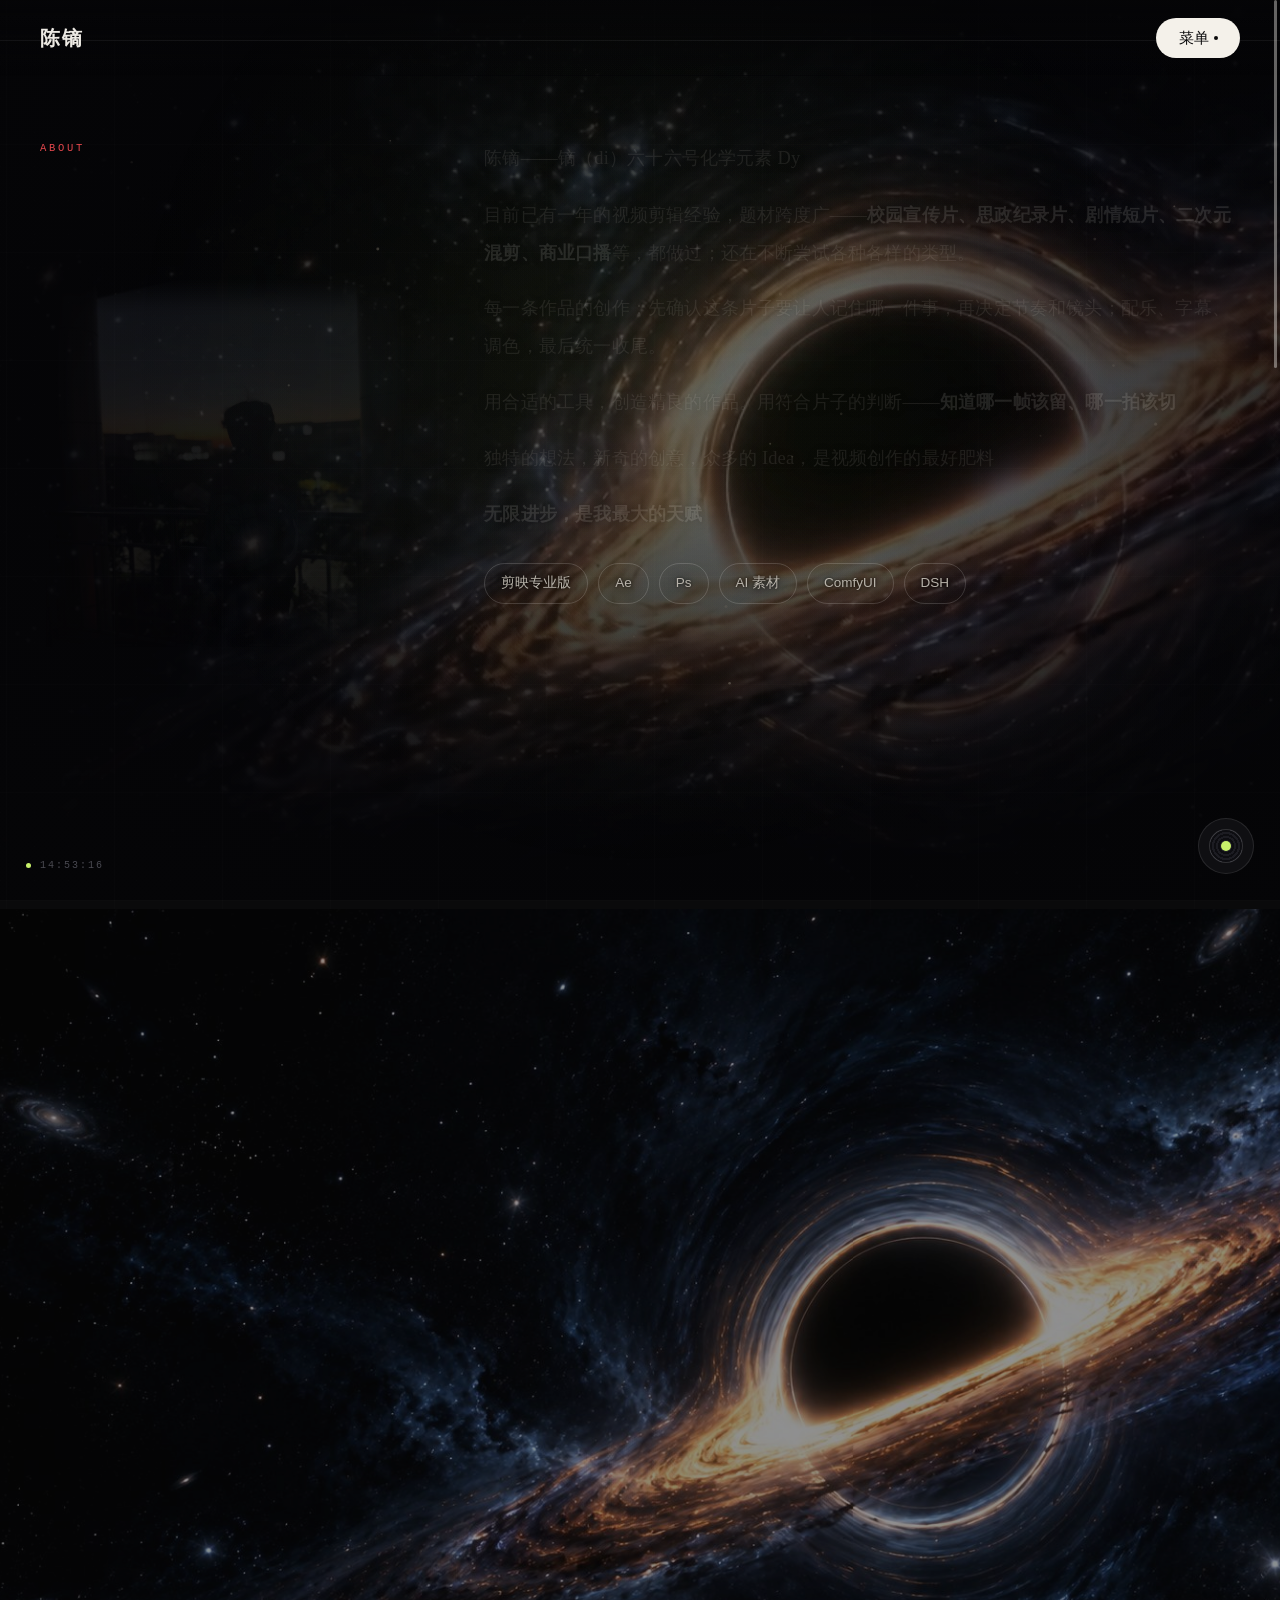
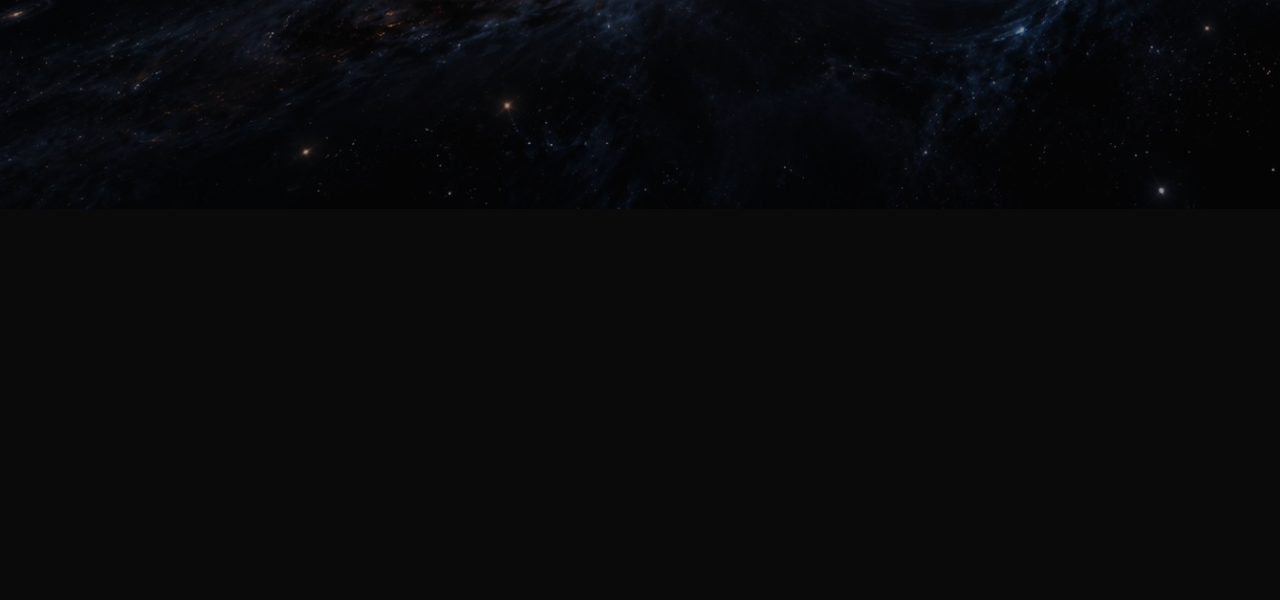
==== commit 08fe82dc: "Deploy portfolio with release-hosted videos" ====
--- a/about.html
+++ b/about.html
@@ -5,7 +5,7 @@
 <meta name="viewport" content="width=device-width,initial-scale=1">
 <title>关于 · 陈镝</title>
 <meta name="description" content="陈镝 —— 剪辑师。校园宣传片、剧情短片、竖屏口播、二次元混剪。">
-<link rel="stylesheet" href="assets/style.css?v=20261027eg">
+<link rel="stylesheet" href="assets/style.css?v=20261027eh">
 <link rel="preload" as="image" href="assets/bg/transition-blackhole-hd.jpg">
 </head>
 <body>
@@ -34,7 +34,7 @@
           <div class="label" style="font-family:Menlo,Consolas,monospace;font-size:10.5px;letter-spacing:.26em;color:var(--accent);margin-bottom:18px">ABOUT</div>
           <h2 data-parallax="-26">关于镝</h2>
           <figure class="about-photo">
-            <img src="assets/about/about-portrait-soft.png?v=20261027eg" alt="陈镝" loading="lazy">
+            <img src="assets/about/about-portrait-soft.png?v=20261027eh" alt="陈镝" loading="lazy">
           </figure>
         </div>
         <div class="body rv">
@@ -108,15 +108,15 @@
   </div>
 </div>
 
-<script src="assets/vendor/lenis.min.js?v=20261027eg"></script>
-<script src="assets/vendor/gsap.min.js?v=20261027eg"></script>
-<script src="assets/data.js?v=20261027eg"></script>
-<script src="assets/app.js?v=20261027eg"></script>
-<script src="assets/void.js?v=20261027eg"></script>
-<script src="assets/vendor/three.min.js?v=20261027eg"></script>
-<script src="assets/hero-particles.js?v=20261027eg"></script>
-<script src="assets/transition.js?v=20261027eg"></script>
-<script src="assets/cursor.js?v=20261027eg"></script>
-<script src="assets/about-words.js?v=20261027eg"></script>
+<script src="assets/vendor/lenis.min.js?v=20261027eh"></script>
+<script src="assets/vendor/gsap.min.js?v=20261027eh"></script>
+<script src="assets/data.js?v=20261027eh"></script>
+<script src="assets/app.js?v=20261027eh"></script>
+<script src="assets/void.js?v=20261027eh"></script>
+<script src="assets/vendor/three.min.js?v=20261027eh"></script>
+<script src="assets/hero-particles.js?v=20261027eh"></script>
+<script src="assets/transition.js?v=20261027eh"></script>
+<script src="assets/cursor.js?v=20261027eh"></script>
+<script src="assets/about-words.js?v=20261027eh"></script>
 </body>
 </html>
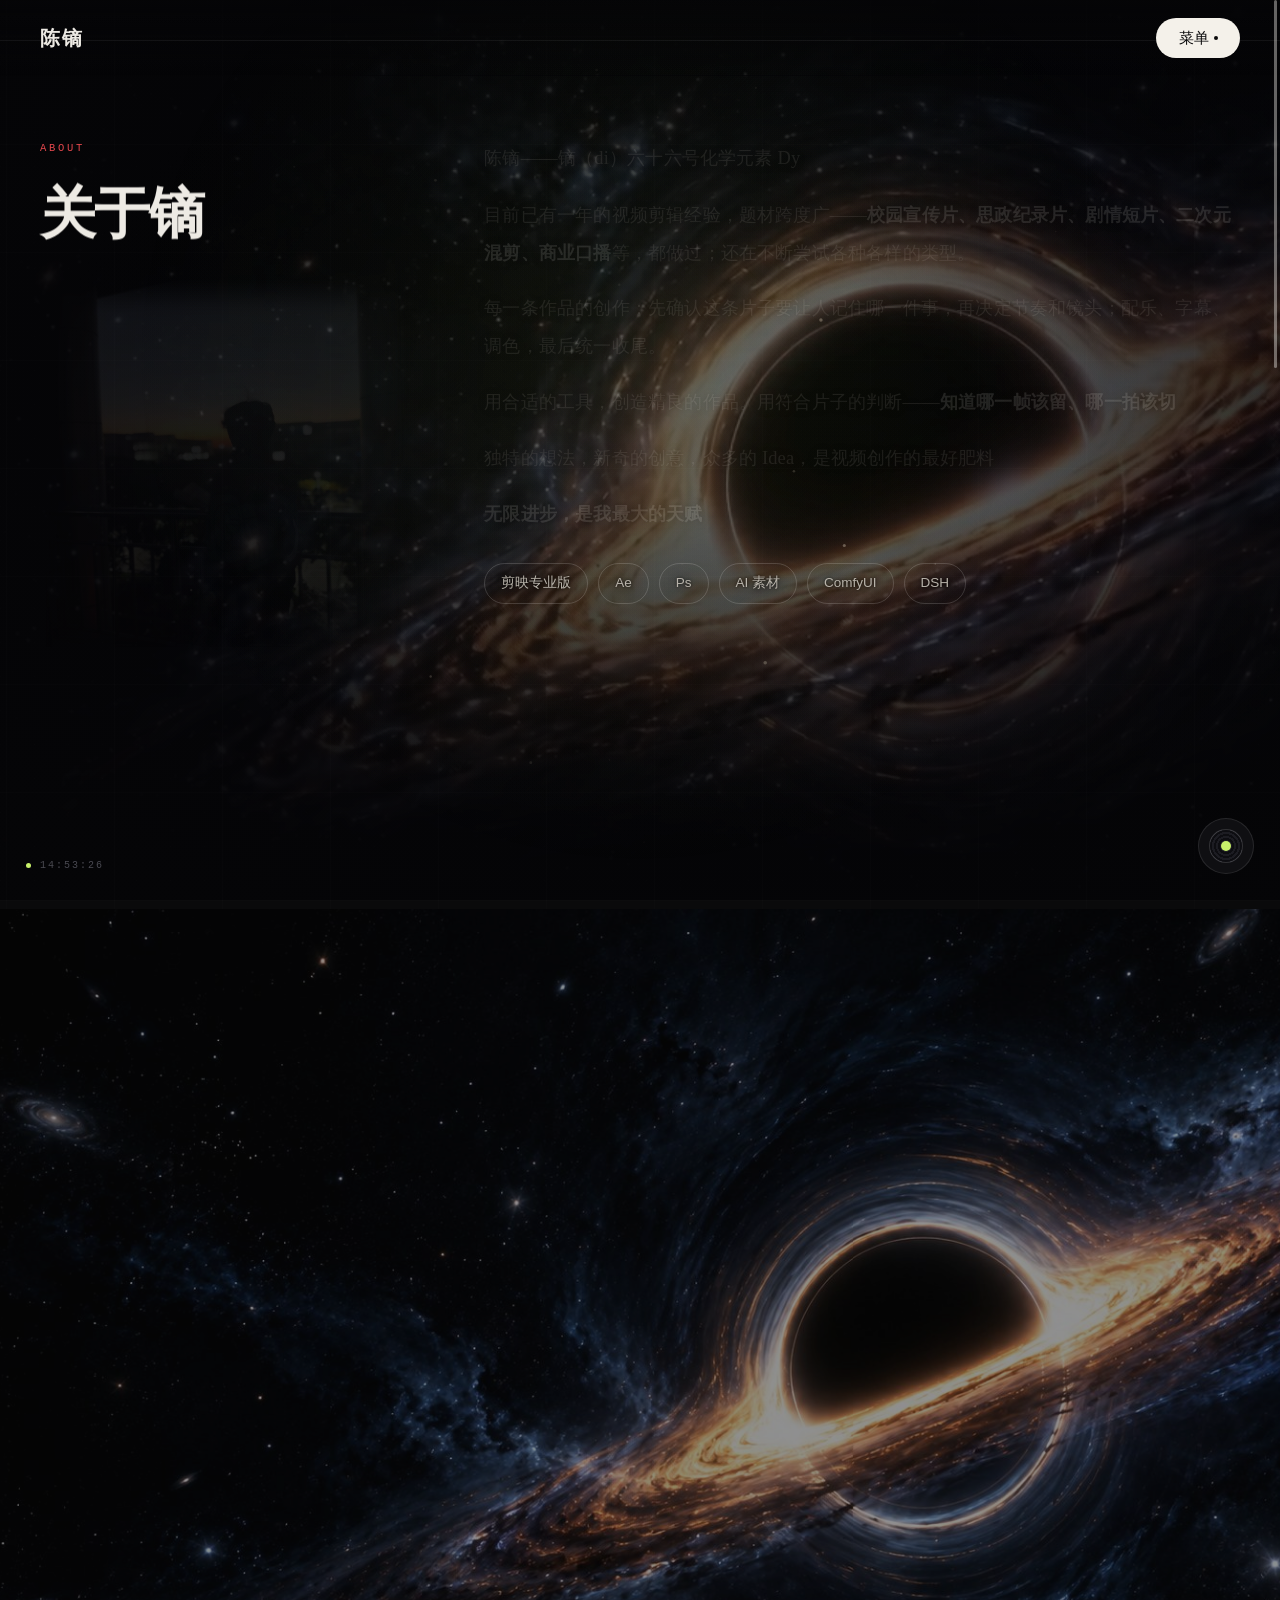
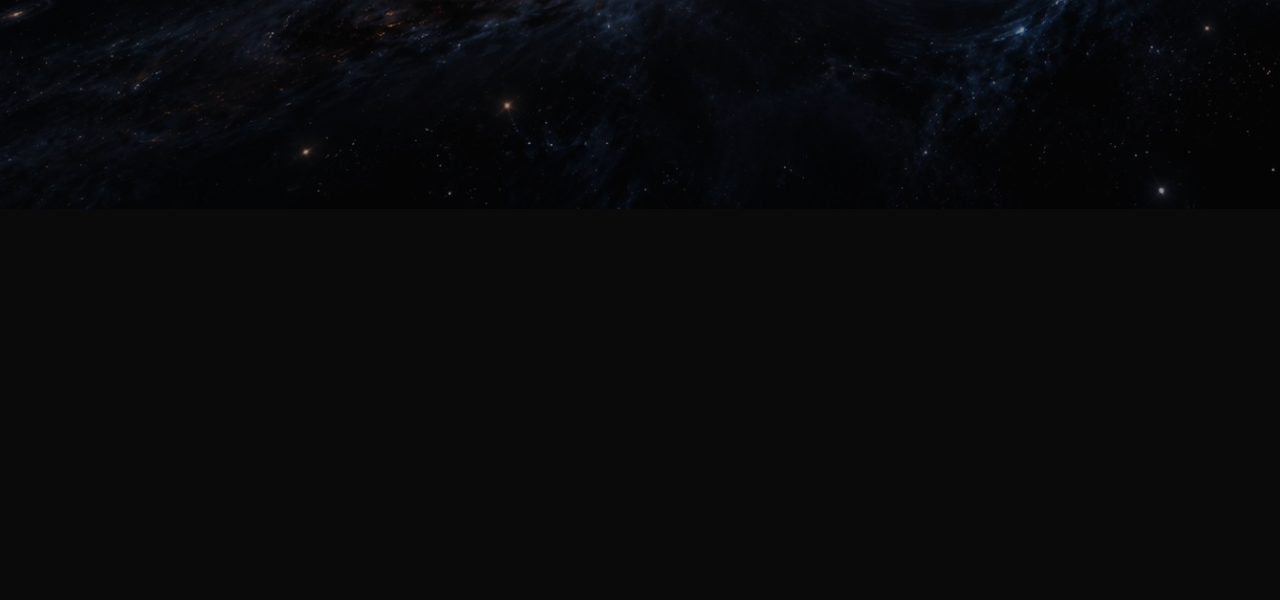
==== commit 4d043b13: "Use 720p web videos" ====
--- a/about.html
+++ b/about.html
@@ -5,7 +5,7 @@
 <meta name="viewport" content="width=device-width,initial-scale=1">
 <title>关于 · 陈镝</title>
 <meta name="description" content="陈镝 —— 剪辑师。校园宣传片、剧情短片、竖屏口播、二次元混剪。">
-<link rel="stylesheet" href="assets/style.css?v=20261027eh">
+<link rel="stylesheet" href="assets/style.css?v=20261027ei">
 <link rel="preload" as="image" href="assets/bg/transition-blackhole-hd.jpg">
 </head>
 <body>
@@ -34,7 +34,7 @@
           <div class="label" style="font-family:Menlo,Consolas,monospace;font-size:10.5px;letter-spacing:.26em;color:var(--accent);margin-bottom:18px">ABOUT</div>
           <h2 data-parallax="-26">关于镝</h2>
           <figure class="about-photo">
-            <img src="assets/about/about-portrait-soft.png?v=20261027eh" alt="陈镝" loading="lazy">
+            <img src="assets/about/about-portrait-soft.png?v=20261027ei" alt="陈镝" loading="lazy">
           </figure>
         </div>
         <div class="body rv">
@@ -108,15 +108,15 @@
   </div>
 </div>
 
-<script src="assets/vendor/lenis.min.js?v=20261027eh"></script>
-<script src="assets/vendor/gsap.min.js?v=20261027eh"></script>
-<script src="assets/data.js?v=20261027eh"></script>
-<script src="assets/app.js?v=20261027eh"></script>
-<script src="assets/void.js?v=20261027eh"></script>
-<script src="assets/vendor/three.min.js?v=20261027eh"></script>
-<script src="assets/hero-particles.js?v=20261027eh"></script>
-<script src="assets/transition.js?v=20261027eh"></script>
-<script src="assets/cursor.js?v=20261027eh"></script>
-<script src="assets/about-words.js?v=20261027eh"></script>
+<script src="assets/vendor/lenis.min.js?v=20261027ei"></script>
+<script src="assets/vendor/gsap.min.js?v=20261027ei"></script>
+<script src="assets/data.js?v=20261027ei"></script>
+<script src="assets/app.js?v=20261027ei"></script>
+<script src="assets/void.js?v=20261027ei"></script>
+<script src="assets/vendor/three.min.js?v=20261027ei"></script>
+<script src="assets/hero-particles.js?v=20261027ei"></script>
+<script src="assets/transition.js?v=20261027ei"></script>
+<script src="assets/cursor.js?v=20261027ei"></script>
+<script src="assets/about-words.js?v=20261027ei"></script>
 </body>
 </html>
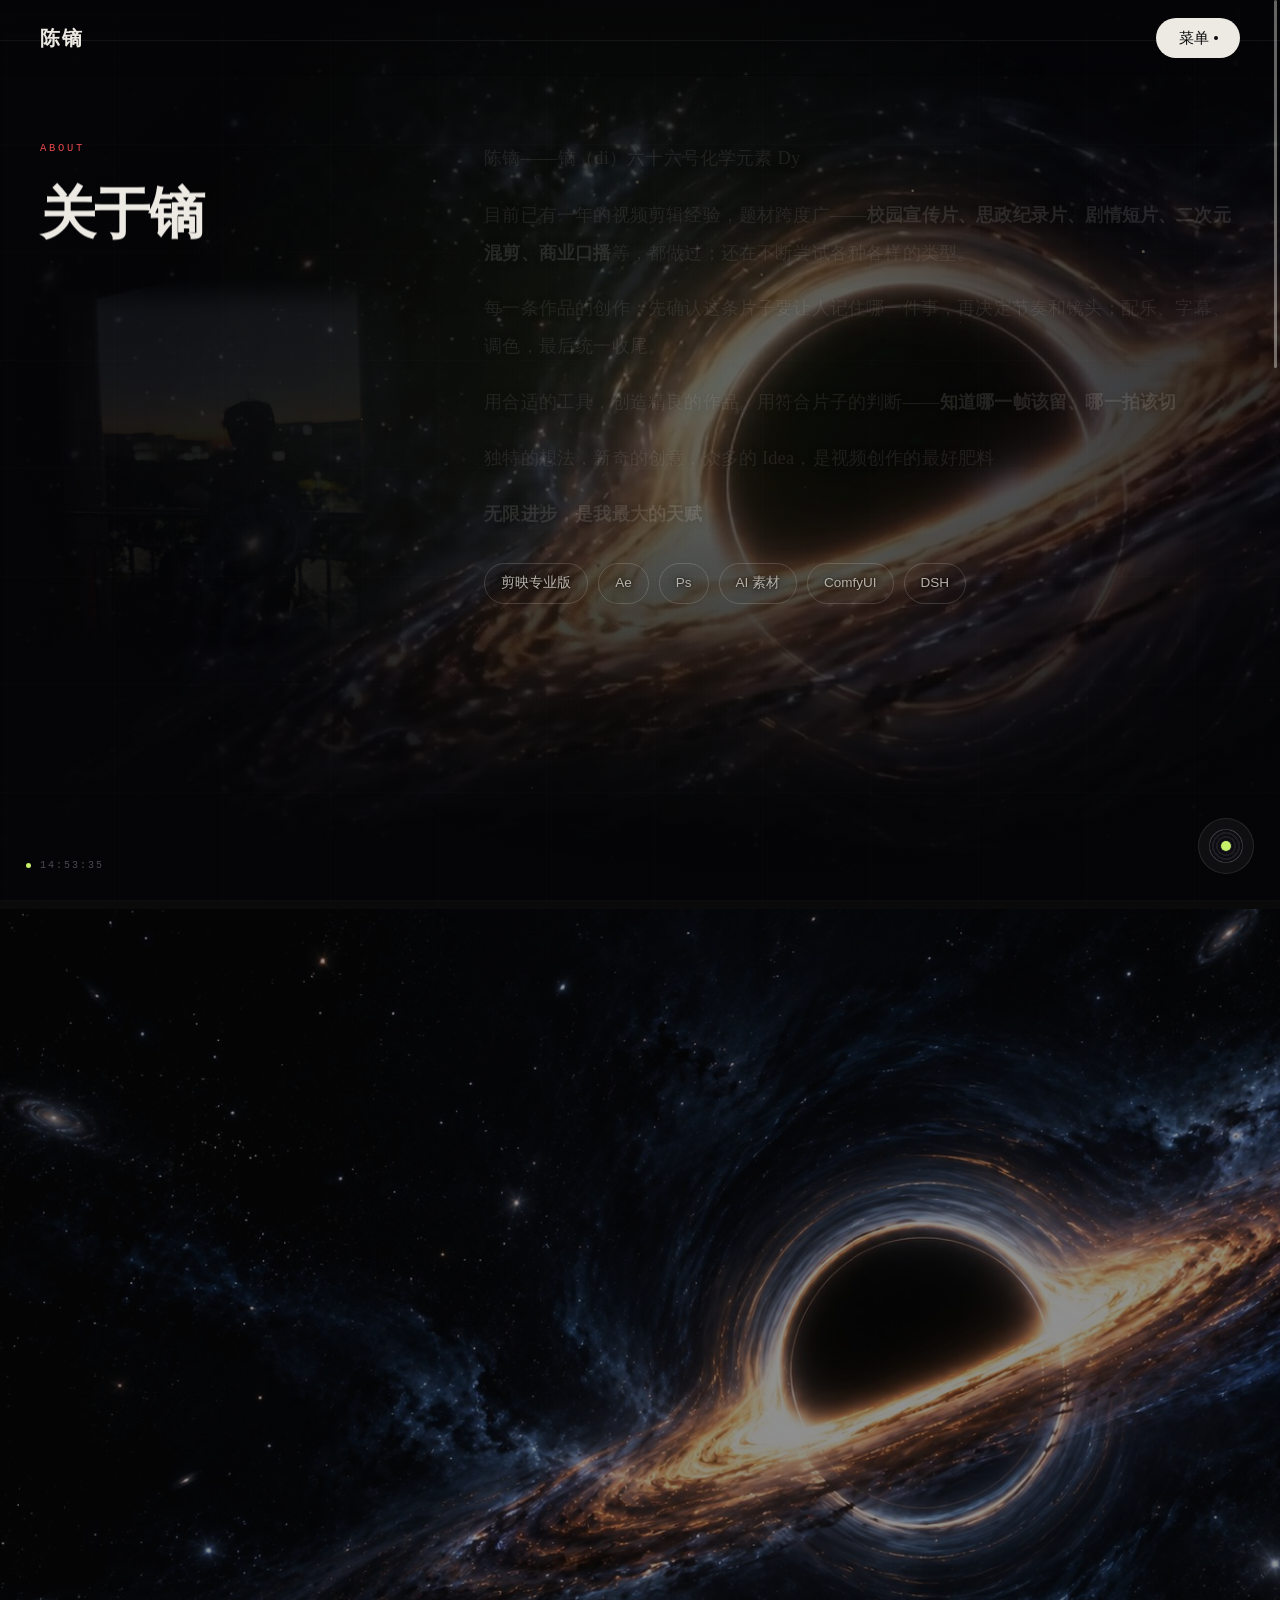
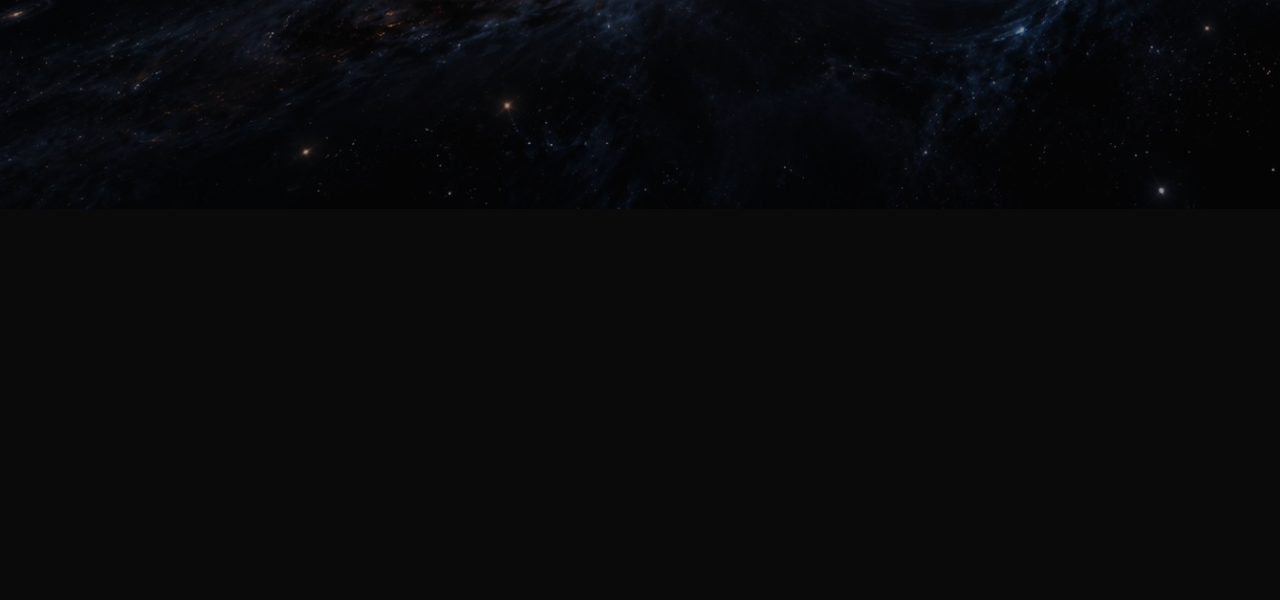
==== commit 0a5258a5: "Refine menu close animation" ====
--- a/about.html
+++ b/about.html
@@ -1,122 +1,122 @@
-<!DOCTYPE html>
-<html lang="zh-CN">
-<head>
-<meta charset="UTF-8">
-<meta name="viewport" content="width=device-width,initial-scale=1">
-<title>关于 · 陈镝</title>
-<meta name="description" content="陈镝 —— 剪辑师。校园宣传片、剧情短片、竖屏口播、二次元混剪。">
-<link rel="stylesheet" href="assets/style.css?v=20261027ei">
-<link rel="preload" as="image" href="assets/bg/transition-blackhole-hd.jpg">
-</head>
-<body>
-
-<!-- ============ 无刷转场：三条扫过的黑幕 ============ -->
-<div class="tr" id="tr" aria-hidden="true"><i></i><i></i><i></i></div>
-
-<div class="bg-grid bg-grid-far" id="bgGridFar" aria-hidden="true"></div>
-<div class="bg-grid bg-grid-near" id="bgGridNear" aria-hidden="true"></div>
-<div class="bg-glow" id="bgGlow" aria-hidden="true"></div>
-
-<header class="nav">
-  <a class="brand" href="index.html">陈镝</a>
-  <button class="menu-toggle" id="menuToggle" data-cursor="菜单" type="button" aria-expanded="false" aria-controls="menuSheet">
-    <span class="menu-word"><span class="letter">菜</span><span class="letter">单</span></span><i></i>
-  </button>
-</header>
-
-<main data-route="about">
-
-  <!-- ============ 关于 ============ -->
-  <section class="about" id="about">
-    <div class="wrap">
-      <div class="about-grid">
-        <div class="rv">
-          <div class="label" style="font-family:Menlo,Consolas,monospace;font-size:10.5px;letter-spacing:.26em;color:var(--accent);margin-bottom:18px">ABOUT</div>
-          <h2 data-parallax="-26">关于镝</h2>
-          <figure class="about-photo">
-            <img src="assets/about/about-portrait-soft.png?v=20261027ei" alt="陈镝" loading="lazy">
-          </figure>
-        </div>
-        <div class="body rv">
-          <p>陈镝——镝（di）六十六号化学元素 Dy</p>
-          <p>目前已有一年的视频剪辑经验，题材跨度广——<strong>校园宣传片、思政纪录片、剧情短片、二次元混剪、商业口播</strong>等，都做过；还在不断尝试各种各样的类型。</p>
-          <p>每一条作品的创作：先确认这条片子要让人记住哪一件事，再决定节奏和镜头；配乐、字幕、调色，最后统一收尾。</p>
-          <p>用合适的工具，创造精良的作品。用符合片子的判断——<strong>知道哪一帧该留、哪一拍该切</strong></p>
-          <p>独特的想法，新奇的创意，众多的 Idea，是视频创作的最好肥料</p>
-          <p><strong>无限进步，是我最大的天赋</strong></p>
-          <div class="skills">
-            <span>剪映专业版</span>
-            <span>Ae</span>
-            <span>Ps</span>
-            <span>AI 素材</span>
-            <span>ComfyUI</span>
-            <span>DSH</span>
-          </div>
-        </div>
-      </div>
-    </div>
-  </section>
-
-</main>
-
-
-
-<!-- ============ 背景音乐 ============ -->
-<div class="music-wrap" id="musicWrap">
-  <div class="music" id="music">
-    <audio id="bgm" src="assets/music/bgm.mp3" loop preload="none"></audio>
-    <button class="music-btn" id="musicBtn" type="button" aria-label="播放 / 暂停背景音乐">
-      <span class="music-disc"></span>
-    </button>
-    <div class="music-info">
-      <div class="mi-main">
-        <div class="mi-top">
-          <span class="mi-title">Star Crossing Night</span>
-          <span class="mi-time" id="miTime">00:00 / 00:00</span>
-        </div>
-        <div class="mi-bar" id="miBar"><i id="miFill"></i></div>
-      </div>
-      <button class="mi-volbtn" id="miVolBtn" type="button" aria-label="调节音量">
-        <svg width="16" height="16" viewBox="0 0 24 24" aria-hidden="true">
-          <path d="M4 9.2v5.6h3.4L12.4 19V5L7.4 9.2H4z" fill="currentColor"/>
-          <path d="M15.6 8.6a4.9 4.9 0 010 6.8" fill="none" stroke="currentColor" stroke-width="1.7" stroke-linecap="round"/>
-          <path d="M18.3 6.2a8.4 8.4 0 010 11.6" fill="none" stroke="currentColor" stroke-width="1.7" stroke-linecap="round" opacity=".5"/>
-        </svg>
-      </button>
-    </div>
-    <div class="mi-vslider" id="miVSlider"><div class="mi-vfill" id="miVFill"></div></div>
-  </div>
-</div>
-
-<!-- 左下角时间码 -->
-<div class="timecode" id="timecode"><span id="tcText">00:00:00</span></div>
-
-<!-- ============ 播放层 ============ -->
-<div class="player" id="player">
-  <div class="player-close" data-cursor="关闭">&times;</div>
-  <video id="playerVideo" playsinline></video>
-</div>
-
-<!-- ============ 作品放大层 ============ -->
-<div class="zoom" id="zoom">
-  <div class="zoom-inner">
-    <img id="zoomImg" alt="">
-    <div class="zoom-cap">
-      <span id="zoomTitle"></span>
-      <span class="zoom-hint">点击空白处关闭</span>
-    </div>
-  </div>
-</div>
-
-<script src="assets/vendor/lenis.min.js?v=20261027ei"></script>
-<script src="assets/vendor/gsap.min.js?v=20261027ei"></script>
-<script src="assets/data.js?v=20261027ei"></script>
-<script src="assets/app.js?v=20261027ei"></script>
-<script src="assets/void.js?v=20261027ei"></script>
-<script src="assets/vendor/three.min.js?v=20261027ei"></script>
-<script src="assets/hero-particles.js?v=20261027ei"></script>
-<script src="assets/transition.js?v=20261027ei"></script>
-<script src="assets/cursor.js?v=20261027ei"></script>
-<script src="assets/about-words.js?v=20261027ei"></script>
-</body>
+<!DOCTYPE html>
+<html lang="zh-CN">
+<head>
+<meta charset="UTF-8">
+<meta name="viewport" content="width=device-width,initial-scale=1">
+<title>关于 · 陈镝</title>
+<meta name="description" content="陈镝 —— 剪辑师。校园宣传片、剧情短片、竖屏口播、二次元混剪。">
+<link rel="stylesheet" href="assets/style.css?v=20261027ej">
+<link rel="preload" as="image" href="assets/bg/transition-blackhole-hd.jpg">
+</head>
+<body>
+
+<!-- ============ 无刷转场：三条扫过的黑幕 ============ -->
+<div class="tr" id="tr" aria-hidden="true"><i></i><i></i><i></i></div>
+
+<div class="bg-grid bg-grid-far" id="bgGridFar" aria-hidden="true"></div>
+<div class="bg-grid bg-grid-near" id="bgGridNear" aria-hidden="true"></div>
+<div class="bg-glow" id="bgGlow" aria-hidden="true"></div>
+
+<header class="nav">
+  <a class="brand" href="index.html">陈镝</a>
+  <button class="menu-toggle" id="menuToggle" data-cursor="菜单" type="button" aria-expanded="false" aria-controls="menuSheet">
+    <span class="menu-word"><span class="letter">菜</span><span class="letter">单</span></span><i></i>
+  </button>
+</header>
+
+<main data-route="about">
+
+  <!-- ============ 关于 ============ -->
+  <section class="about" id="about">
+    <div class="wrap">
+      <div class="about-grid">
+        <div class="rv">
+          <div class="label" style="font-family:Menlo,Consolas,monospace;font-size:10.5px;letter-spacing:.26em;color:var(--accent);margin-bottom:18px">ABOUT</div>
+          <h2 data-parallax="-26">关于镝</h2>
+          <figure class="about-photo">
+            <img src="assets/about/about-portrait-soft.png?v=20261027ej" alt="陈镝" loading="lazy">
+          </figure>
+        </div>
+        <div class="body rv">
+          <p>陈镝——镝（di）六十六号化学元素 Dy</p>
+          <p>目前已有一年的视频剪辑经验，题材跨度广——<strong>校园宣传片、思政纪录片、剧情短片、二次元混剪、商业口播</strong>等，都做过；还在不断尝试各种各样的类型。</p>
+          <p>每一条作品的创作：先确认这条片子要让人记住哪一件事，再决定节奏和镜头；配乐、字幕、调色，最后统一收尾。</p>
+          <p>用合适的工具，创造精良的作品。用符合片子的判断——<strong>知道哪一帧该留、哪一拍该切</strong></p>
+          <p>独特的想法，新奇的创意，众多的 Idea，是视频创作的最好肥料</p>
+          <p><strong>无限进步，是我最大的天赋</strong></p>
+          <div class="skills">
+            <span>剪映专业版</span>
+            <span>Ae</span>
+            <span>Ps</span>
+            <span>AI 素材</span>
+            <span>ComfyUI</span>
+            <span>DSH</span>
+          </div>
+        </div>
+      </div>
+    </div>
+  </section>
+
+</main>
+
+
+
+<!-- ============ 背景音乐 ============ -->
+<div class="music-wrap" id="musicWrap">
+  <div class="music" id="music">
+    <audio id="bgm" src="assets/music/bgm.mp3" loop preload="none"></audio>
+    <button class="music-btn" id="musicBtn" type="button" aria-label="播放 / 暂停背景音乐">
+      <span class="music-disc"></span>
+    </button>
+    <div class="music-info">
+      <div class="mi-main">
+        <div class="mi-top">
+          <span class="mi-title">Star Crossing Night</span>
+          <span class="mi-time" id="miTime">00:00 / 00:00</span>
+        </div>
+        <div class="mi-bar" id="miBar"><i id="miFill"></i></div>
+      </div>
+      <button class="mi-volbtn" id="miVolBtn" type="button" aria-label="调节音量">
+        <svg width="16" height="16" viewBox="0 0 24 24" aria-hidden="true">
+          <path d="M4 9.2v5.6h3.4L12.4 19V5L7.4 9.2H4z" fill="currentColor"/>
+          <path d="M15.6 8.6a4.9 4.9 0 010 6.8" fill="none" stroke="currentColor" stroke-width="1.7" stroke-linecap="round"/>
+          <path d="M18.3 6.2a8.4 8.4 0 010 11.6" fill="none" stroke="currentColor" stroke-width="1.7" stroke-linecap="round" opacity=".5"/>
+        </svg>
+      </button>
+    </div>
+    <div class="mi-vslider" id="miVSlider"><div class="mi-vfill" id="miVFill"></div></div>
+  </div>
+</div>
+
+<!-- 左下角时间码 -->
+<div class="timecode" id="timecode"><span id="tcText">00:00:00</span></div>
+
+<!-- ============ 播放层 ============ -->
+<div class="player" id="player">
+  <div class="player-close" data-cursor="关闭">&times;</div>
+  <video id="playerVideo" playsinline></video>
+</div>
+
+<!-- ============ 作品放大层 ============ -->
+<div class="zoom" id="zoom">
+  <div class="zoom-inner">
+    <img id="zoomImg" alt="">
+    <div class="zoom-cap">
+      <span id="zoomTitle"></span>
+      <span class="zoom-hint">点击空白处关闭</span>
+    </div>
+  </div>
+</div>
+
+<script src="assets/vendor/lenis.min.js?v=20261027ej"></script>
+<script src="assets/vendor/gsap.min.js?v=20261027ej"></script>
+<script src="assets/data.js?v=20261027ej"></script>
+<script src="assets/app.js?v=20261027ej"></script>
+<script src="assets/void.js?v=20261027ej"></script>
+<script src="assets/vendor/three.min.js?v=20261027ej"></script>
+<script src="assets/hero-particles.js?v=20261027ej"></script>
+<script src="assets/transition.js?v=20261027ej"></script>
+<script src="assets/cursor.js?v=20261027ej"></script>
+<script src="assets/about-words.js?v=20261027ej"></script>
+</body>
 </html>
--- a/assets/style.css
+++ b/assets/style.css
@@ -1,1347 +1,1352 @@
-﻿:root{
-  --bg:#0A0A0B;
-  --bg2:#101012;
-  --fg:#EDEAE4;
-  --muted:#8A857D;
-  --dim:#5E5A53;
-  --accent:#E5484D;
-  --line:rgba(255,255,255,.09);
-  --max:1400px;
-  /* 动效曲线：内置 ease 太弱，用强曲线（emil 标准） */
-  --ease-out:cubic-bezier(.23,1,.32,1);
-  --ease-in-out:cubic-bezier(.77,0,.175,1);
-  --ease-drawer:cubic-bezier(.32,.72,0,1);
-  /* 参考站 pacomepertant.com 的菜单 hover 弹簧（computed linear()，0.5s，约 1.44% 过冲） */
-  --ease-spring:linear(0 0%, 0.0014 0.515%, 0.0055 1.03%, 0.0239 2.235%, 0.053 3.44%, 0.0961 4.81%, 0.1957 7.39%, 0.4354 12.88%, 0.5484 15.63%, 0.6494 18.38%, 0.7362 21.13%, 0.8083 23.88%, 0.8696 26.8%, 0.9168 29.72%, 0.9368 31.265%, 0.9536 32.81%, 0.9793 35.9%, 0.997 39.17%, 1.0084 42.77%, 1.0142 47.07%, 1.0144 53.43%, 1.0054 68.37%, 1.0019 77.3%, 0.9998 99.98%);
-}
-
-*{margin:0;padding:0;box-sizing:border-box;}
-html{scroll-behavior:smooth;}
-body{
-  background:var(--bg);
-  color:var(--fg);
-  font-family:-apple-system,BlinkMacSystemFont,"PingFang SC","Microsoft YaHei","Segoe UI",sans-serif;
-  -webkit-font-smoothing:antialiased;
-  line-height:1.7;
-  overflow-x:hidden;
-}
-a{color:inherit;text-decoration:none;}
-img,video{display:block;max-width:100%;}
-section[id]{scroll-margin-top:80px;}
-.wrap{max-width:var(--max);margin:0 auto;padding:0 40px;}
-
-/* 截图调试用：首屏定高 */
-body.flat-hero .hero{height:900px;min-height:900px;}
-
-/* ---------- 可交互背景：两层网格做视差，鼠标移动时前后错开 ---------- */
-.bg-grid{
-  position:fixed;inset:-8%;z-index:0;pointer-events:none;
-  background-image:
-    linear-gradient(rgba(255,255,255,.03) 1px,transparent 1px),
-    linear-gradient(90deg,rgba(255,255,255,.03) 1px,transparent 1px);
-  will-change:transform;
-}
-.bg-grid-far{background-size:108px 108px;opacity:.75;}
-.bg-grid-near{background-size:34px 34px;opacity:.42;}
-.bg-glow{
-  position:fixed;inset:0;z-index:0;pointer-events:none;
-  background:radial-gradient(circle 720px at var(--mx,50%) var(--my,40%),
-    rgba(200,241,106,.14) 0%,rgba(200,241,106,.05) 40%,transparent 72%);
-  transition:opacity .8s var(--ease-out);
-}
-
-/* ---------- 深空背景（除首页）：黑洞铺底 + 三层视差 + 近景星尘 ----------
-   放 z-index:-1：比正文低，但比 body 底色高 —— 正文永远压在上面。
-   图不动、层动：鼠标/滚动只改 transform，不触发重排与重绘。 */
-.void{
-  position:fixed;inset:0;z-index:-1;overflow:hidden;
-  pointer-events:none;background:#040406;
-  opacity:0;visibility:hidden;
-  transition:opacity .85s var(--ease-out),visibility 0s linear .85s;
-}
-.void.on{opacity:1;visibility:visible;transition:opacity .85s var(--ease-out),visibility 0s;}
-/* 回首页时深空底必须立刻消失（不能淡出 0.85s），否则揭幕瞬间会看到它的残影 */
-body:not(.is-space) .void{transition:none;}
-/* 进出首页的整段转场都压住深空底，别让它在幕布缝隙里露出来 */
-html.via-home .void{opacity:0!important;visibility:hidden!important;transition:none!important;}
-/* 转场期间连底纹和底光都收掉：幕布缝隙里只允许出现黑或真实内容，不允许“底背景” */
-html.is-transitioning .bg-glow,html.is-transitioning .bg-grid,html.is-transitioning .marks{opacity:0!important;transition:none!important;}
-html.is-transitioning body{background:#000;}
-.void-dolly{position:absolute;inset:0;will-change:transform;}
-.void-media{
-  position:absolute;inset:-8%;opacity:.50;will-change:transform;
-  background:url("bg/void-loop-poster.jpg") 58% 45%/cover no-repeat;
-}
-.void-video{width:100%;height:100%;object-fit:cover;object-position:58% 45%;display:block;pointer-events:none;}
-.void-stars{position:absolute;left:-10%;top:-10%;width:120%;height:120%;will-change:transform;}
-.void-pull{
-  position:absolute;left:0;top:0;width:760px;height:760px;margin:-380px 0 0 -380px;border-radius:50%;
-  background:radial-gradient(circle,rgba(255,196,140,.18) 0%,rgba(255,170,100,.07) 40%,rgba(255,150,80,0) 70%);
-  will-change:transform;
-}
-.void-scrim{
-  position:absolute;inset:0;
-  background:
-    radial-gradient(ellipse 76% 68% at 60% 44%,rgba(5,5,7,0) 0%,rgba(5,5,7,.12) 48%,rgba(5,5,7,.62) 82%,rgba(5,5,7,.9) 100%),
-    linear-gradient(90deg,rgba(5,5,7,.86) 0%,rgba(5,5,7,.56) 20%,rgba(5,5,7,.22) 44%,rgba(5,5,7,.16) 66%,rgba(5,5,7,.52) 100%),
-    linear-gradient(180deg,rgba(5,5,7,.94) 0%,rgba(5,5,7,.6) 10%,rgba(5,5,7,.14) 26%,rgba(5,5,7,.08) 54%,rgba(5,5,7,.55) 83%,rgba(5,5,7,.96) 100%);
-}
-/* 有黑洞的页面：网格退到远处，荧光绿光让位给暖色深空 */
-body.is-space .bg-grid-far{opacity:.4;}
-body.is-space .bg-grid-near{opacity:.2;}
-body.is-space .bg-glow{opacity:.45;}
-/* 小字压在星云上会糊：给一层几乎看不见的暗影，只在亮处起作用 */
-body.is-space .reel-sub,
-body.is-space .reel-date,
-body.is-space .type-en,
-body.is-space .work-meta .dur,
-body.is-space .sec-head .note,
-body.is-space .about .body p,
-body.is-space .skills span,
-body.is-space .cc-k,
-body.is-space .foot,
-body.is-space .spiral-hint{text-shadow:0 1px 12px rgba(0,0,0,.92),0 0 3px rgba(0,0,0,.7);}
-/* 星云上的小字要比纯黑底亮一档，否则就读不出来（悬停翻白时会被后面的规则盖回去） */
-body.is-space .reel-sub{color:#BDB7AC;}
-body.is-space .reel-date{
-  color:#CFC8BC;
-  text-shadow:0 0 2px #050507,0 1px 3px #050507,0 0 10px rgba(0,0,0,.9);
-}
-body.is-space .skills span{color:#B8B3AA;border-color:rgba(255,255,255,.16);}
-/* 手机：视频是横的，竖屏只能截中段 → 取景往黑洞那边挪，遮罩收紧一档 */
-@media(max-width:680px){
-  .void-media{opacity:.42;background-position:62% 44%;}
-  .void-video{object-position:62% 44%;}
-  .void-scrim{
-    background:
-      linear-gradient(180deg,rgba(5,5,7,.93) 0%,rgba(5,5,7,.55) 12%,rgba(5,5,7,.18) 38%,rgba(5,5,7,.45) 74%,rgba(5,5,7,.96) 100%),
-      linear-gradient(90deg,rgba(5,5,7,.72) 0%,rgba(5,5,7,.4) 40%,rgba(5,5,7,.14) 78%,rgba(5,5,7,.34) 100%);
-  }
-}
-@media(hover:none){.void-pull{display:none;}}
-
-/* ---------- nav ---------- */
-.nav{
-  position:fixed;top:0;left:0;right:0;z-index:100;
-  height:76px;display:flex;align-items:center;gap:40px;
-  padding:0 40px;
-  background:linear-gradient(to bottom,rgba(5,5,7,.72) 0%,rgba(5,5,7,.32) 56%,rgba(5,5,7,0) 100%);
-  transition:background .4s ease,border-color .4s ease,height .4s ease;
-  border-bottom:1px solid transparent;
-}
-.nav.solid{
-  background:rgba(8,8,10,.96);
-  border-bottom-color:rgba(255,255,255,.08);
-  height:64px;
-}
-.brand{font-weight:900;font-size:20px;letter-spacing:.08em;color:#EDEAE4;}
-.nav nav{display:flex;gap:30px;margin-left:auto;font-size:13.5px;}
-.nav nav a{color:#9A958C;transition:color .25s;}
-.nav nav a:hover{color:#EDEAE4;}
-.nav .cta{
-  font-size:13px;padding:8px 18px;
-  border:1px solid rgba(255,255,255,.18);border-radius:100px;
-  color:#EDEAE4;transition:background .22s var(--ease-out),border-color .22s var(--ease-out),color .22s var(--ease-out);
-}
-.nav .cta:hover{background:#E5484D;border-color:#E5484D;color:#fff;}
-
-/* ---------- hero ---------- */
-.hero-stage{position:relative;height:280vh;}
-.hero{position:sticky;top:0;height:100vh;min-height:620px;overflow:hidden;background:#050507;}
-.hero-video{position:absolute;inset:0;width:100%;height:100%;object-fit:cover;z-index:0;}
-.hero-mask{
-  position:absolute;inset:0;z-index:1;
-  background:
-    linear-gradient(to top,
-      #0A0A0B 0%,
-      #0A0A0B 10%,
-      rgba(10,10,11,.76) 26%,
-      rgba(10,10,11,.34) 50%,
-      rgba(10,10,11,.18) 68%,
-      rgba(10,10,11,.74) 100%),
-    linear-gradient(to right,rgba(10,10,11,.82) 0%,rgba(10,10,11,.12) 58%,rgba(10,10,11,0) 100%);
-}
-.hero-scrim{
-  position:absolute;inset:0;z-index:1;pointer-events:none;
-  background:
-    radial-gradient(ellipse 680px 580px at 20% 68%,
-      rgba(5,5,7,.92) 0%, rgba(5,5,7,.72) 34%,
-      rgba(5,5,7,.34) 62%, rgba(5,5,7,0) 80%),
-    linear-gradient(to top,
-      rgba(5,5,7,.62) 0%, rgba(5,5,7,.18) 34%, rgba(5,5,7,0) 58%);
-}
-.hero-particles{
-  position:absolute;inset:0;z-index:2;display:block;
-  width:100%;height:100%;pointer-events:none;
-  mix-blend-mode:screen;
-}
-.hero-info{position:absolute;left:40px;right:40px;bottom:142px;z-index:3;}
-.hero:not(.has-particles) .hero-name,
-.hero:not(.has-particles) .hero-chip,
-.hero:not(.has-particles) .hero-line{opacity:0;}
-.hero-particles-failed .hero-name,
-.hero-particles-failed .hero-chip,
-.hero-particles-failed .hero-line{opacity:1 !important;}
-.hero.has-particles .hero-name{opacity:0;}
-body.hero-intro .hero-info,body.hero-intro #heroParticles{opacity:0;}
-.hero-info,#heroParticles{transition:opacity .55s ease;}
-
-.hero-chip,.hero-line{opacity:calc(1 - var(--hero-p,0)*2.2);transition:opacity .45s ease;}
-html.reduced .hero-stage{height:100vh;}
-@media(max-width:680px){.hero-stage{height:260vh;}}
-.hero-chip{
-  display:inline-block;background:none;border-radius:0;padding:0;
-  font-family:Menlo,Consolas,monospace;font-size:26px;letter-spacing:.14em;
-  color:#C8F16A;margin-bottom:12px;
-}
-.hero-name{
-  font-size:clamp(84px,14.5vw,200px);font-weight:900;
-  line-height:.82;letter-spacing:-.045em;color:#F4F1EA;
-}
-.hero-line{
-  font-size:clamp(24px,3.4vw,50px);font-weight:900;
-  letter-spacing:-.015em;margin-top:100px;line-height:1.1;position:relative;top:-62px;
-  color:transparent;-webkit-text-stroke:2px rgba(244,241,234,.82);
-}
-.hero-side{position:absolute;right:0;top:6px;text-align:right;}
-.hero-side-en{
-  display:block;font-family:Menlo,Consolas,monospace;font-size:10px;
-  letter-spacing:.26em;color:#EDEAE4;
-}
-.hero-side-cn{display:block;font-size:11px;color:#9A958C;letter-spacing:.1em;margin-top:5px;}
-/* 可拖时间轴 */
-.scrub{
-  position:absolute;left:40px;right:40px;bottom:48px;
-  display:flex;align-items:center;gap:15px;
-}
-.scrub-t{
-  font-family:Menlo,Consolas,monospace;font-size:10.5px;
-  color:#8A857D;letter-spacing:.08em;min-width:44px;
-}
-.scrub-track{
-  position:relative;flex:1;height:2px;background:rgba(255,255,255,.2);
-  cursor:ew-resize;touch-action:none;
-}
-.scrub-track::after{
-  content:'';position:absolute;inset:-12px 0;
-}
-.scrub-fill{position:absolute;left:0;top:0;height:100%;background:#C8F16A;width:0;}
-.scrub-head{
-  position:absolute;top:50%;left:0;width:11px;height:11px;
-  background:#C8F16A;border-radius:50%;transform:translate(-50%,-50%);
-  box-shadow:0 0 0 5px rgba(200,241,106,.16);
-  transition:box-shadow .25s;
-}
-.scrub-track:hover .scrub-head{box-shadow:0 0 0 8px rgba(200,241,106,.24);}
-.scrub-hint{
-  font-family:Menlo,Consolas,monospace;font-size:9.5px;
-  letter-spacing:.16em;color:#5E5A53;min-width:80px;text-align:right;
-}
-
-/* ---------- stats ---------- */
-.stats{padding:74px 0;border-bottom:1px solid var(--line);}
-.stats-grid{display:grid;grid-template-columns:repeat(4,1fr);gap:24px;}
-.stat b{
-  display:block;font-family:Menlo,Consolas,monospace;
-  font-size:clamp(36px,4.6vw,60px);font-weight:400;letter-spacing:-.03em;line-height:1;
-}
-.stat b .num{
-  font:inherit;color:inherit;letter-spacing:inherit;
-  display:inline;vertical-align:baseline;
-}
-.stat b i{font-style:normal;color:var(--accent);}
-.stat span{display:block;margin-top:12px;font-size:12.5px;color:var(--muted);letter-spacing:.06em;}
-
-/* ---------- section head ---------- */
-.sec-head{display:flex;align-items:flex-end;justify-content:space-between;padding:88px 0 44px;}
-.sec-head h2{
-  font-size:clamp(38px,5.4vw,68px);font-weight:900;letter-spacing:-.03em;line-height:1;
-}
-.sec-head .label{
-  font-family:Menlo,Consolas,monospace;font-size:10.5px;
-  letter-spacing:.26em;color:var(--accent);
-}
-.sec-head .note{font-size:12.5px;color:var(--dim);max-width:300px;text-align:right;}
-
-/* ---------- works ---------- */
-.works{display:grid;grid-template-columns:repeat(3,1fr);gap:36px 26px;}
-.work{cursor:pointer;}
-.work-media{
-  position:relative;overflow:hidden;border-radius:3px;background:var(--bg2);
-}
-.work-media img{
-  width:100%;height:auto;aspect-ratio:3/2;object-fit:cover;
-  transition:transform .42s var(--ease-out),opacity .3s var(--ease-out);
-}
-.work.portrait .work-media img{object-position:center 28%;}
-.work:hover .work-media img{transform:scale(1.045);}
-.work-play{
-  position:absolute;inset:0;display:flex;align-items:center;justify-content:center;
-  opacity:0;transition:opacity .35s;background:rgba(0,0,0,.28);
-}
-.work:hover .work-play{opacity:1;}
-.work-play span{
-  width:58px;height:58px;border-radius:50%;
-  border:1px solid rgba(255,255,255,.6);
-  display:flex;align-items:center;justify-content:center;
-}
-.work-play span::after{
-  content:'';width:0;height:0;margin-left:4px;
-  border-left:13px solid #fff;border-top:8px solid transparent;border-bottom:8px solid transparent;
-}
-.work-meta{padding-top:14px;display:flex;justify-content:space-between;gap:14px;align-items:baseline;}
-.work-meta h3{font-size:15.5px;font-weight:600;letter-spacing:.01em;line-height:1.4;}
-.work-meta .type{font-size:11.5px;color:var(--dim);letter-spacing:.08em;white-space:nowrap;}
-.work-meta .dur{
-  font-family:Menlo,Consolas,monospace;font-size:11px;color:var(--dim);
-  display:block;margin-top:3px;
-}
-
-/* ---------- 精选：胶片条 ---------- */
-.film{
-  position:relative;overflow:hidden;
-  margin:6px 0 34px;padding:20px 0;
-  background:#101012;border-radius:3px;
-  cursor:grab;user-select:none;
-}
-.film:active{cursor:grabbing;}
-.film::before,.film::after{
-  content:'';position:absolute;left:0;right:0;height:13px;pointer-events:none;
-  background:repeating-linear-gradient(90deg,#0A0A0B 0 9px,transparent 9px 26px);
-}
-.film::before{top:0;}
-.film::after{bottom:0;}
-.film-track{
-  display:flex;gap:10px;padding:0 14px;
-  will-change:transform;
-}
-.film-item{
-  position:relative;flex:0 0 auto;width:260px;
-  border:2px solid rgba(255,255,255,.1);
-  transition:border-color .3s,transform .4s cubic-bezier(.16,1,.3,1);
-}
-.film-item img{display:block;width:100%;height:146px;object-fit:cover;}
-.film-item span{
-  position:absolute;left:0;bottom:0;right:0;
-  font-family:Menlo,Consolas,monospace;font-size:9px;
-  letter-spacing:.1em;color:#EDEAE4;
-  background:linear-gradient(to top,rgba(6,6,8,.9),transparent);
-  padding:14px 8px 6px;
-}
-.film-item:hover{border-color:#C8F16A;transform:translateY(-4px);}
-.film-hint{
-  position:absolute;right:16px;bottom:20px;z-index:2;
-  font-family:Menlo,Consolas,monospace;font-size:9px;
-  letter-spacing:.16em;color:#5E5A53;
-}
-
-/* ---------- 精选：目录式列表 ---------- */
-.reel{margin-top:8px;}
-.reel-row{
-  position:relative;display:flex;align-items:center;gap:22px;
-  padding:22px 26px;margin:0 -26px;
-  border-bottom:1px solid rgba(255,255,255,.09);
-  transition:background .3s ease,color .3s ease,opacity .35s ease;
-  cursor:pointer;
-}
-.reel-no{
-  font-family:Menlo,Consolas,monospace;
-  font-size:clamp(34px,4.4vw,58px);line-height:1;font-weight:400;
-  min-width:104px;letter-spacing:-.03em;
-  color:transparent;-webkit-text-stroke:1.2px rgba(255,255,255,.5);
-  transition:color .2s var(--ease-out),-webkit-text-stroke-color .2s var(--ease-out);
-}
-.reel-main{display:flex;align-items:baseline;gap:18px;flex-wrap:wrap;}
-.reel-title{
-  font-size:clamp(24px,3vw,40px);font-weight:900;
-  letter-spacing:-.025em;line-height:1.1;
-  transition:transform .4s cubic-bezier(.16,1,.3,1);
-}
-.reel-sub{font-size:12px;color:var(--muted);letter-spacing:.06em;line-height:1.6;}
-/* ★ 文字滚动入场（编号 .reel-no 不滚，跟着行一起出来）：外层当遮罩（正好一层高），内层 .rl 装三份同样的字，
-   进场时 .rl 往上滚两格再停 —— 就是"文字多滚几圈"。
-   高度和 line-height 必须一致，否则会露出下一层的边。 */
-.reel-title,.reel-sub,.reel-date{overflow:hidden;}
-.reel-title{height:1.1em;}
-.reel-sub{height:1.6em;}
-.reel-date{height:1.6em;line-height:1.6;}
-.rl{display:block;}
-.rl i{display:block;font-style:normal;line-height:inherit;}
-.reel-date{
-  margin-left:auto;font-family:Menlo,Consolas,monospace;
-  font-size:11px;color:var(--dim);letter-spacing:.1em;
-}
-@media(max-width:680px){
-  .reel-row{padding:16px 0;margin:0;gap:12px;}
-  .reel-no{min-width:56px;font-size:34px;}
-  .reel-main{gap:8px;}
-  .reel-title{font-size:21px;}
-  .reel-sub{font-size:11px;}
-  .reel-date{font-size:9.5px;letter-spacing:.04em;}
-}
-/* 悬停：整行翻白（平时全是深底，不抢）；其余行退到暗处 */
-.reel:hover .reel-row{opacity:.36;}
-.reel:hover .reel-row:hover{opacity:1;}
-.reel-row:hover{background:#F4F1EA;color:#141310;border-bottom-color:transparent;}
-.reel-row:hover .reel-no{color:#141310;-webkit-text-stroke:0;}
-.reel-row:hover .reel-sub{color:#6B665C;text-shadow:none;}
-.reel-row:hover .reel-date{color:#8A8478;text-shadow:none;}
-.reel-row:hover .reel-title{transform:translateX(8px);}
-.reel-row:hover .reel-poster{
-  border-color:#FFFFFF;
-  box-shadow:0 24px 52px rgba(20,19,16,.32);
-}
-/* 叠在行上的海报 */
-.reel-poster{
-  position:absolute;right:20%;top:50%;width:300px;
-  opacity:0;
-  transform:translateY(-50%) rotate(-16deg) scale(.82);
-  box-shadow:0 24px 52px rgba(0,0,0,.62);
-  border:3px solid #0A0A0B;border-radius:2px;
-  z-index:3;pointer-events:none;
-  transition:opacity .3s ease,transform .45s cubic-bezier(.16,1,.3,1);
-}
-.reel-row:hover .reel-poster{
-  opacity:1;
-  transform:translateY(-50%) rotate(-6deg) scale(1);
-}
-.reel-row.light .reel-poster{border-color:#FFFFFF;box-shadow:0 24px 52px rgba(20,19,16,.3);}
-
-/* ---------- 分类：散落画布（3D 空间） ---------- */
-.board{
-  position:relative;width:100%;
-  perspective:1400px;
-  perspective-origin:50% 46%;
-  background:radial-gradient(ellipse 78% 72% at 50% 50%,
-    rgba(255,255,255,.03) 0%,rgba(255,255,255,.012) 46%,transparent 78%);
-  -webkit-mask-image:linear-gradient(to bottom,transparent 0%,#000 6%,#000 94%,transparent 100%);
-  mask-image:linear-gradient(to bottom,transparent 0%,#000 6%,#000 94%,transparent 100%);
-  user-select:none;-webkit-user-select:none;touch-action:none;
-}
-.board-canvas{
-  position:absolute;inset:0;pointer-events:none;
-  transform-style:preserve-3d;
-  will-change:transform;
-}
-.board-item{
-  position:absolute;cursor:grab;pointer-events:auto;
-  transform:translateZ(var(--z,0px)) rotate(var(--rot,0deg));
-  box-shadow:0 16px 38px rgba(0,0,0,.55);
-  transition:transform .16s var(--ease-out),box-shadow .3s var(--ease-out);
-  user-select:none;-webkit-user-select:none;touch-action:none;
-  transform-style:preserve-3d;
-}
-.board-item img{
-  display:block;width:100%;aspect-ratio:16/10;object-fit:cover;
-  border:2px solid #06060A;
-  pointer-events:none;-webkit-user-drag:none;user-select:none;
-}
-/* 呼吸：幅度 ±6%，6～9.6 秒一圈，错开相位 */
-.board-move{display:block;transform-style:preserve-3d;will-change:transform;}
-.board-inner{
-  position:relative;display:block;transform-origin:50% 50%;
-  will-change:transform;
-  animation-name:breathe;
-  animation-timing-function:ease-in-out;
-  animation-iteration-count:infinite;
-}
-@keyframes breathe{
-  0%,100%{transform:scale(.944) translateY(2px);}
-  50%{transform:scale(1.056) translateY(-2px);}
-}
-/* 悬浮板：鼠标在卡上移动时立体倾斜 */
-.board-tilt{
-  position:relative;display:block;
-  transform-style:preserve-3d;
-  transition:transform .18s ease-out;
-  will-change:transform;
-}
-.board-item span{
-  position:absolute;left:0;right:0;bottom:0;
-  font-family:Menlo,Consolas,monospace;font-size:9px;
-  letter-spacing:.06em;color:#EDEAE4;
-  background:linear-gradient(to top,rgba(6,6,8,.94),rgba(6,6,8,0));
-  padding:18px 8px 7px;
-}
-.board-item:hover{
-  transform:translateZ(var(--z,0px)) translateY(-10px) rotate(0deg) scale(1.05)!important;
-  box-shadow:0 28px 64px rgba(0,0,0,.75);
-  z-index:9;
-}
-.board-item.dragging{
-  z-index:30!important;cursor:grabbing;
-  transform:translateZ(calc(var(--z,0px) + 90px)) rotate(0deg) scale(1.03)!important;
-  box-shadow:0 34px 70px rgba(0,0,0,.85);
-  transition:none;
-}
-
-/* 分类区的紧凑列表 */
-.reel.compact .reel-row{padding:15px 20px;margin:0 -20px;}
-.reel.compact .reel-no{font-size:clamp(22px,2.4vw,32px);min-width:66px;}
-.reel.compact .reel-title{font-size:clamp(16px,1.7vw,22px);}
-.reel.compact .reel-sub{font-size:11px;}
-.reel.compact .reel-poster{width:142px;right:24%;}
-
-
-
-.works.compact{grid-template-columns:repeat(4,1fr);gap:28px 20px;}
-.works.compact .work-meta{padding-top:10px;}
-.works.compact .work-meta h3{font-size:13.5px;}
-.works.compact .work-meta .type{display:none;}
-.works.compact .work-meta .dur{font-size:10.5px;}
-
-/* ---------- 类型导航 ---------- */
-.type-nav{
-  display:flex;gap:9px;flex-wrap:wrap;
-  margin-bottom:60px;padding-bottom:26px;
-  border-bottom:1px solid var(--line);
-}
-.type-chip{
-  font-size:12.5px;padding:7px 15px;
-  border:1px solid var(--line);border-radius:100px;
-  color:var(--muted);transition:color .2s var(--ease-out),border-color .2s var(--ease-out),background .2s var(--ease-out);
-  display:inline-flex;align-items:center;gap:7px;
-}
-.type-chip i{
-  font-style:normal;font-family:Menlo,Consolas,monospace;
-  font-size:9.5px;color:var(--dim);
-}
-.type-chip:hover{color:var(--fg);border-color:rgba(255,255,255,.3);}
-.type-chip:hover i{color:var(--accent);}
-
-/* ---------- 类型区块 ---------- */
-.type-block{margin-bottom:78px;scroll-margin-top:96px;}
-.type-head{
-  position:relative;
-  display:flex;align-items:baseline;gap:16px;
-  padding-bottom:16px;margin-bottom:24px;
-  border-bottom:1px solid var(--line);
-}
-/* 标尺末端的小十字：技术图语言 */
-.type-head::after{
-  content:'';position:absolute;right:0;bottom:-4.5px;
-  width:9px;height:9px;
-  background:
-    linear-gradient(#EDEAE4,#EDEAE4) center/1px 9px no-repeat,
-    linear-gradient(#EDEAE4,#EDEAE4) center/9px 1px no-repeat;
-  opacity:.32;
-}
-.type-name{
-  font-size:clamp(22px,2.6vw,30px);font-weight:900;
-  letter-spacing:-.01em;line-height:1;
-}
-.type-en{
-  font-family:Menlo,Consolas,monospace;font-size:10px;
-  letter-spacing:.2em;color:var(--dim);
-}
-.type-count{
-  margin-left:auto;font-family:Menlo,Consolas,monospace;
-  font-size:11px;color:var(--accent);letter-spacing:.1em;
-}
-
-/* ---------- about ---------- */
-.about{padding:120px 0 60px;border-top:1px solid var(--line);margin-top:40px;height:240vh;}
-.about .wrap{position:sticky;top:96px;}
-.about-grid{display:grid;grid-template-columns:1fr 1.15fr;gap:80px;align-items:start;}
-.about h2{font-size:clamp(32px,4.4vw,56px);font-weight:900;letter-spacing:-.03em;line-height:1.08;}
-.about .body p{color:#B8B3AA;font-size:15px;line-height:1.95;margin-bottom:18px;}
-.about .body p strong{color:var(--fg);font-weight:600;}
-.about .body .wd{opacity:.12;transition:opacity .18s linear;}
-.about .body .wd.hl{color:var(--fg);}
-.about .body .wd.hl.on{color:var(--accent);}
-.skills{display:flex;flex-wrap:wrap;gap:8px;margin-top:26px;}
-.skills span{
-  font-size:12px;padding:6px 13px;border:1px solid var(--line);
-  border-radius:100px;color:var(--muted);
-}
-
-/* ---------- contact ---------- */
-.contact{padding:130px 0 80px;}
-.contact h2{
-  font-size:clamp(46px,7.6vw,110px);font-weight:900;letter-spacing:-.04em;line-height:.98;
-}
-.contact h2 em{font-style:normal;color:var(--accent);}
-.contact .links{display:flex;gap:44px;margin-top:52px;flex-wrap:wrap;}
-.contact .links a{
-  font-family:Menlo,Consolas,monospace;font-size:13px;color:var(--muted);
-  border-bottom:1px solid var(--line);padding-bottom:5px;transition:color .2s var(--ease-out),border-bottom-color .2s var(--ease-out);
-}
-.contact .links a:hover{color:var(--fg);border-bottom-color:var(--fg);}
-
-/* 联系：一条平铺的胶片，不用拉 */
-.contact-film{
-  position:relative;display:grid;grid-template-columns:repeat(3,1fr);
-  margin-top:58px;background:rgba(16,16,18,.42);
-  border:1px solid rgba(255,255,255,.1);
-  padding:16px 0;
-}
-.contact-film::before,.contact-film::after{
-  content:'';position:absolute;left:0;right:0;height:10px;pointer-events:none;
-  background:repeating-linear-gradient(90deg,rgba(10,10,11,.55) 0 8px,transparent 8px 24px);
-}
-.contact-film::before{top:0;}
-.contact-film::after{bottom:0;}
-.contact-cell{
-  padding:26px 28px;cursor:pointer;
-  border-right:1px solid rgba(255,255,255,.07);
-  transition:background .3s;
-}
-.contact-cell:last-child{border-right:none;}
-.contact-cell:hover{background:rgba(26,26,34,.45);}
-.cc-k{
-  display:block;font-family:Menlo,Consolas,monospace;font-size:9.5px;
-  letter-spacing:.2em;color:#6E6A63;margin-bottom:12px;
-}
-.cc-v{font-size:clamp(15px,1.6vw,21px);font-weight:600;color:#F4F1EA;letter-spacing:.01em;}
-
-/* ---------- 背景音乐 ---------- */
-.music-wrap{position:static;}
-.music{
-  position:fixed;right:26px;bottom:26px;z-index:130;
-  display:flex;align-items:center;height:56px;
-  background:rgba(16,16,20,.94);
-  border:1px solid rgba(255,255,255,.1);
-  border-radius:100px;
-  padding:4px;overflow:hidden;
-  max-width:56px;
-  transition:max-width .3s var(--ease-in-out),background .3s var(--ease-out);
-}
-@media (hover:hover) and (min-width:681px){.music:hover,.music-wrap:hover .music{max-width:330px;background:rgba(20,20,26,.98);}}
-.music-btn{
-  width:46px;height:46px;flex:0 0 46px;
-  border:none;background:none;cursor:pointer;padding:0;
-  display:flex;align-items:center;justify-content:center;
-}
-.music-disc{
-  display:block;width:34px;height:34px;border-radius:50%;
-  background:repeating-radial-gradient(circle,#1C1C22 0 2px,#0D0D11 2px 4px);
-  border:1px solid rgba(255,255,255,.15);
-  position:relative;
-  transition:box-shadow .3s;
-}
-.music-disc::after{
-  content:'';position:absolute;inset:11px;border-radius:50%;background:#C8F16A;
-}
-.music.playing .music-disc{animation:spin 7s linear infinite;}
-.music.playing .music-disc{box-shadow:0 0 0 4px rgba(200,241,106,.14);}
-@keyframes spin{to{transform:rotate(360deg);}}
-.music-info{
-  width:0;min-width:0;overflow:hidden;white-space:nowrap;padding-right:0;
-  display:flex;align-items:center;gap:10px;opacity:0;
-  transition:width .38s cubic-bezier(.16,1,.3,1),padding-right .38s,opacity .16s ease;
-}
-@media (hover:hover) and (min-width:681px){.music-wrap:hover .music-info{width:300px;padding-right:14px;opacity:1;}}
-.mi-main{flex:1;min-width:0;}
-.mi-top{display:flex;align-items:baseline;justify-content:space-between;gap:12px;}
-.mi-title{
-  font-size:11.5px;color:#EDEAE4;letter-spacing:.02em;
-  overflow:hidden;text-overflow:ellipsis;
-}
-.mi-time{
-  font-family:Menlo,Consolas,monospace;font-size:9px;
-  color:#6E6A63;letter-spacing:.04em;flex:0 0 auto;
-}
-.mi-bar{
-  position:relative;height:2px;background:rgba(255,255,255,.14);
-  margin-top:9px;cursor:pointer;
-}
-.mi-bar::after{content:'';position:absolute;inset:-8px 0;}
-.mi-bar i{position:absolute;left:0;top:0;height:100%;width:0;background:#C8F16A;display:block;border-radius:2px;}
-.mi-bar i::after{content:'';position:absolute;right:-4px;top:50%;width:8px;height:8px;margin-top:-4px;border-radius:50%;background:#C8F16A;box-shadow:0 0 0 2px rgba(16,16,20,.5);}
-
-/* 小喇叭 + 竖向音量条 */
-.music{position:fixed;overflow:visible;}
-.mi-volbtn{
-  flex:0 0 26px;width:26px;height:26px;padding:0;
-  border:none;background:none;cursor:pointer;
-  color:#6E6A63;display:flex;align-items:center;justify-content:center;
-  transition:color .2s;
-}
-.mi-volbtn:hover{color:#C8F16A;}
-.music.vol-open .mi-volbtn{color:#C8F16A;}
-.mi-vslider{
-  position:fixed;right:26px;bottom:96px;
-  width:26px;height:96px;
-  background:rgba(18,18,23,.98);
-  border:1px solid rgba(255,255,255,.13);
-  border-radius:100px;
-  opacity:0;pointer-events:none;transform:translateY(10px);
-  transition:opacity .22s,transform .22s;
-  cursor:pointer;overflow:hidden;
-  z-index:131;
-}
-.music-wrap.vol-open .mi-vslider{opacity:1;pointer-events:auto;transform:none;}
-.mi-vfill{
-  position:absolute;left:0;right:0;bottom:0;
-  background:#C8F16A;height:50%;pointer-events:none;
-}
-
-/* 左下角时间码 */
-.timecode{
-  position:fixed;left:26px;bottom:26px;z-index:120;
-  display:flex;align-items:center;gap:9px;
-  font-family:Menlo,Consolas,monospace;
-  font-size:10px;letter-spacing:.2em;
-  color:#4A4A52;pointer-events:none;
-  font-variant-numeric:tabular-nums;
-}
-.timecode::before{
-  content:'';width:5px;height:5px;border-radius:50%;
-  background:#C8F16A;animation:tcPulse 2.4s ease-in-out infinite;
-}
-@keyframes tcPulse{0%,100%{opacity:.18}50%{opacity:.75}}
-
-/* ---------- 作品放大层 ---------- */
-.zoom{
-  position:fixed;inset:0;z-index:400;display:none;
-  align-items:center;justify-content:center;
-  background:rgba(4,4,6,.94);
-}
-.zoom.open{display:flex;}
-.zoom-inner{max-width:86vw;max-height:82vh;}
-.zoom-inner img{
-  display:block;max-width:86vw;max-height:74vh;
-  border:3px solid rgba(255,255,255,.14);
-  box-shadow:0 40px 100px rgba(0,0,0,.8);
-}
-.zoom-cap{
-  display:flex;justify-content:space-between;align-items:baseline;
-  margin-top:14px;font-family:Menlo,Consolas,monospace;
-  font-size:11px;letter-spacing:.1em;color:#C9C3B8;
-}
-.zoom-hint{color:#5E5A53;font-size:10px;}
-
-/* 画布角上的 DRAG 提示 */
-.board-hint{
-  position:absolute;right:16px;bottom:12px;z-index:5;
-  font-family:Menlo,Consolas,monospace;font-size:9px;
-  letter-spacing:.28em;color:#C8F16A;opacity:.5;
-  pointer-events:none;
-}
-
-/* ---------- 取景器语言：页面四角裁切标记 ---------- */
-.marks{
-  position:fixed;inset:20px;z-index:96;pointer-events:none;
-  --c:rgba(237,234,228,.26);
-  background:
-    linear-gradient(var(--c),var(--c)) left top/17px 1px no-repeat,
-    linear-gradient(var(--c),var(--c)) left top/1px 17px no-repeat,
-    linear-gradient(var(--c),var(--c)) right top/17px 1px no-repeat,
-    linear-gradient(var(--c),var(--c)) right top/1px 17px no-repeat,
-    linear-gradient(var(--c),var(--c)) left bottom/17px 1px no-repeat,
-    linear-gradient(var(--c),var(--c)) left bottom/1px 17px no-repeat,
-    linear-gradient(var(--c),var(--c)) right bottom/17px 1px no-repeat,
-    linear-gradient(var(--c),var(--c)) right bottom/1px 17px no-repeat;
-}
-.foot{
-  border-top:1px solid var(--line);padding:30px 0 44px;
-  display:flex;justify-content:space-between;font-size:11.5px;color:var(--dim);
-  font-family:Menlo,Consolas,monospace;letter-spacing:.1em;
-}
-
-/* ---------- player ---------- */
-.player{
-  position:fixed;inset:0;z-index:300;display:none;
-  flex-direction:column;align-items:center;justify-content:center;gap:18px;
-  background:#050507;
-}
-.player.open{display:flex;}
-.player video{max-width:92vw;max-height:calc(100vh - 140px);background:#000;}
-.player-close{
-  position:absolute;top:26px;right:36px;
-  font-size:28px;line-height:1;color:var(--muted);cursor:pointer;
-  width:44px;height:44px;display:flex;align-items:center;justify-content:center;
-  border:1px solid var(--line);border-radius:50%;transition:color .2s var(--ease-out),border-color .2s var(--ease-out),transform .16s var(--ease-out);
-}
-.player-close:hover{color:#fff;border-color:#fff;}
-.player video{cursor:pointer;}
-
-/* ---------- reveal ---------- */
-.rv{opacity:0;transform:translateY(18px);transition:opacity .46s var(--ease-out),transform .46s var(--ease-out);transition-delay:var(--d,0ms);}
-.rv.in{opacity:1;transform:none;}
-.slide-rv{opacity:0;transform:translateX(-30px);transition:opacity .5s var(--ease-out),transform .5s var(--ease-out);}
-.slide-rv.in{opacity:1;transform:none;}
-.hero-info{transition:opacity .1s linear;}
-
-/* ---------- responsive ---------- */
-@media(max-width:1080px){
-  .works{grid-template-columns:repeat(2,1fr);}
-  .works.compact{grid-template-columns:repeat(3,1fr);gap:24px 16px;}
-  .about-grid{grid-template-columns:1fr;gap:34px;}
-  .stats-grid{grid-template-columns:repeat(2,1fr);gap:34px 24px;}
-}
-@media(max-width:680px){
-  .wrap,.nav,.hero-inner{padding-left:22px;padding-right:22px;}
-  .nav nav{display:flex;gap:9px;margin-left:auto;flex-shrink:1;min-width:0;}
-  .nav nav a{font-size:11.5px;white-space:nowrap;}
-  .nav{gap:8px;}
-  .brand{font-size:14px;letter-spacing:.02em;white-space:nowrap;}
-  .nav .cta{display:none;}
-  .works{grid-template-columns:1fr;gap:28px;}
-  .works.compact{grid-template-columns:repeat(2,1fr);gap:22px 12px;}
-  .sec-head{flex-direction:column;align-items:flex-start;gap:14px;padding:60px 0 30px;}
-  .sec-head .note{text-align:left;}
-  .hero-inner{padding-bottom:64px;}
-  .scroll-hint{display:none;}
-  .contact .links{gap:22px;}
-  .foot{flex-direction:column;gap:10px;}
-}
-
-/* ================= 进场遮罩：loading → hero ================= */
-.splash{position:fixed;inset:0;z-index:900;pointer-events:none;}
-.splash-curtain{position:absolute;left:0;right:0;height:50.4%;z-index:1;background:#0A0A0B;will-change:transform;transition:transform .72s var(--ease-in-out);}
-.splash-curtain-a{top:0;}
-.splash-curtain-b{bottom:0;}
-.splash-stage{position:absolute;inset:0;z-index:2;display:flex;flex-direction:column;align-items:center;justify-content:center;gap:16px;transition:opacity .18s linear;}
-.splash-tag{font-family:Menlo,Consolas,monospace;font-size:10px;letter-spacing:.3em;color:#6E6A63;}
-.splash-tag span{color:#C8F16A;margin:0 7px;}
-.splash-name{font-weight:900;font-size:clamp(46px,7vw,84px);line-height:1;letter-spacing:-.04em;color:#F4F1EA;}
-.splash-prog{display:flex;align-items:center;gap:12px;margin-top:4px;}
-.splash-track{position:relative;display:block;width:170px;height:2px;background:rgba(255,255,255,.16);overflow:hidden;}
-.splash-track i{position:absolute;left:0;top:0;bottom:0;display:block;width:0;background:#C8F16A;}
-.splash-pct{font-family:Menlo,Consolas,monospace;font-size:10px;letter-spacing:.14em;color:#C8F16A;min-width:24px;}
-body.splash-on{overflow:hidden;}
-body.splash-done .splash-stage{opacity:0;}
-body.splash-done .splash-curtain-a{transform:translateY(-101%);}
-body.splash-done .splash-curtain-b{transform:translateY(101%);}
-body.splash-gone .splash{display:none;}
-
-/* hero 文字：遮罩掀开后依次登场（错峰 70ms） */
-.hero-info>*{transition:opacity .58s var(--ease-out),transform .58s var(--ease-out);}
-body.splash-on .hero-info>*{opacity:0;transform:translateY(16px);}
-body.ready .hero-info>*:nth-child(2){transition-delay:70ms;}
-body.ready .hero-info>*:nth-child(3){transition-delay:0ms;}
-body.ready .hero-info>*:nth-child(4){transition-delay:210ms;}
-
-/* ================= 站内跳转遮罩（全屏遮挡，最稳） ================= */
-.jump{position:fixed;inset:0;z-index:880;background:#0A0A0B;pointer-events:none;clip-path:inset(0 0 100% 0);transition:clip-path .46s var(--ease-in-out);}
-.jump.on{clip-path:inset(0 0 0 0);transition:clip-path .22s var(--ease-out);}
-
-/* ================= 视差位移（JS 每帧写 transform） ================= */
-[data-parallax]{will-change:transform;}
-
-/* ================= Lenis 兼容 ================= */
-html.lenis,html.lenis body{height:auto;}
-html.lenis{scroll-behavior:auto;}
-.lenis.lenis-stopped{overflow:hidden;}
-/* 转场时锁滚动不能让 html overflow:hidden：会把首页 sticky 打断，幕布没盖住前就露出黑底 */
-html.lenis.lenis-stopped{overflow:visible;}
-
-/* ================= 按下反馈 ================= */
-.nav .cta:active{transform:scale(.97);}
-.player-close:active{transform:scale(.94);}
-.music-btn:active .music-disc{transform:scale(.92);}
-
-/* ================= 无障碍：减弱动效 ================= */
-/* 减弱动效：显式开关（?reduced=1），不跟随系统设置
-   —— 这是作品集站，动效本身就是内容；系统开了"减少动画"也不该把整站变静图 */
-html.reduced .rv,html.reduced .slide-rv{transform:none!important;transition:opacity .2s linear;}
-html.reduced body.splash-on .hero-info>*{transform:none!important;transition:opacity .2s linear;}
-html.reduced .splash-curtain{transition:opacity .25s linear;}
-html.reduced body.splash-done .splash-curtain-a,html.reduced body.splash-done .splash-curtain-b{transform:none;opacity:0;}
-html.reduced .board-inner{animation:none!important;}
-html.reduced .music.playing .music-disc{animation:none!important;}
-html.reduced .timecode::before{animation:none!important;}
-html.reduced .jump{clip-path:none;opacity:0;transition:opacity .18s linear;}
-html.reduced .jump.on{opacity:1;}
-
-/* ================= 触摸设备：不吃粘住的 hover 动效 ================= */
-@media (hover:none){
-  .reel:hover .reel-row{opacity:1;}
-  .reel-row:hover{background:none;color:inherit;}
-  .board-item:hover{transform:translateZ(var(--z,0px)) rotate(var(--rot,0deg))!important;box-shadow:0 16px 38px rgba(0,0,0,.55);}
-}
-
-/* ================= 精选：列表 / 螺旋 双视图 ================= */
-.sec-right{display:flex;flex-direction:column;align-items:flex-end;gap:14px;}
-.view-switch{display:flex;align-items:center;gap:16px;}
-.vs-btn{
-  font-family:Menlo,Consolas,monospace;font-size:15px;letter-spacing:.14em;
-  background:none;border:none;padding:4px 0;cursor:pointer;color:#6E6A63;
-  transition:color .2s var(--ease-out);display:inline-flex;align-items:baseline;
-}
-.vs-btn:hover{color:#B8B3AA;}
-.vs-btn.is-on{color:#F4F1EA;}
-.vs-dot{width:5px;height:5px;border-radius:50%;background:#4A453D;display:block;}
-
-/* 螺旋舞台 */
-.sp-canvas{position:absolute;inset:0;display:block;width:100%;height:100%;}
-/* 舞台：整块交给 Three.js，标签在下面。上下渐隐靠 mask，跟参考站的竖渐变同一件事
-   ★ 这里不要加 perspective / transform —— 那会给 canvas 造一个新的包含块 */
-.spiral{position:relative;display:none;height:880px;margin:8px 0 20px;
-  -webkit-mask-image:linear-gradient(to bottom,transparent 0%,#000 10%,#000 90%,transparent 100%);
-  mask-image:linear-gradient(to bottom,transparent 0%,#000 10%,#000 90%,transparent 100%);
-  touch-action:pan-y;cursor:grab;user-select:none;-webkit-user-select:none;}
-body.view-spiral .spiral{display:block;}
-body.view-spiral .reel{display:none;}
-.spiral.dragging{cursor:grabbing;}
-.spiral-hint{
-  position:absolute;left:2px;top:11%;z-index:600;
-  font-family:Menlo,Consolas,monospace;font-size:10px;letter-spacing:.18em;color:#B8B3AA;
-  pointer-events:none;
-}
-@media(max-width:680px){
-  .spiral{height:min(600px, calc(100svh - 270px));min-height:420px;}
-  .sec-right{align-items:flex-start;}
-}
-
-/* 胶片颗粒：叠在螺旋视图上，几乎看不见但一去掉就"太干净" */
-.spiral::before{
-  content:'';position:absolute;inset:0;z-index:3;pointer-events:none;opacity:.16;
-  mix-blend-mode:overlay;
-  background-image:url("data:image/svg+xml;utf8,<svg xmlns='http://www.w3.org/2000/svg' width='120' height='120'><filter id='n'><feTurbulence type='fractalNoise' baseFrequency='0.9' numOctaves='3'/></filter><rect width='120' height='120' filter='url(%23n)' opacity='0.55'/></svg>");
-  background-size:120px 120px;
-}
-
-/* ============ 无刷转场：三条黑幕 ============ */
-/* 比 splash(900) 低、比其他都高：片头播的时候不打架 */
-.tr{position:fixed;inset:0;z-index:890;pointer-events:none;display:grid;grid-template-columns:repeat(3,1fr);}
-.tr i{display:block;position:relative;overflow:hidden;background:#0A0A0B;transform:translateY(101%);will-change:transform;}
-.tr i img{position:absolute;top:0;width:100vw;height:100vh;max-width:none;object-fit:cover;object-position:center;display:block;pointer-events:none;opacity:.55;}
-.tr i:nth-child(1) img{left:0;}
-.tr i:nth-child(2) img{left:-33.3333vw;}
-.tr i:nth-child(3) img{left:-66.6667vw;}
-
-
-
-/* 单页化之后每页至少一屏，页脚不会顶到内容中间 */
-main{min-height:calc(100vh - 160px);}
-
-/* 当前所在页的导航项 */
-.nav nav a.is-on{color:#EDEAE4;}
-.nav nav a.is-on::after{content:'';display:block;height:1px;background:#E5484D;margin-top:3px;}
-/* about / contact 独立成页后，内容别贴顶部 */
-main[data-route="about"] .about,
-main[data-route="contact"] .contact{padding-top:11vh;padding-bottom:12vh;}
-/* 滚到底/到顶的翻页提示 */
-.page-hint{
-  position:fixed;left:50%;bottom:30px;z-index:150;pointer-events:none;
-  transform:translateX(-50%) translateY(10px);opacity:0;
-  transition:opacity .35s var(--ease-out),transform .35s var(--ease-out);
-  display:flex;align-items:center;gap:10px;padding:9px 16px;
-  border:1px solid rgba(255,255,255,.16);border-radius:999px;
-  background:rgba(12,12,14,.88);color:#EDEAE4;
-  font-family:Menlo,Consolas,monospace;font-size:12px;letter-spacing:.06em;white-space:nowrap;
-}
-.page-hint.is-on{opacity:1;transform:translateX(-50%) translateY(0);}
-.page-hint .ph-arrow{color:#E5484D;font-size:13px;}
-/* ================= 手机端（≤680）补充 ================= */
-@media(max-width:680px){
-  /* 散落画布在窄屏里按百分比摆会挤成一团：改成横向滑动的条带 */
-  .board{height:auto!important;padding:6px 0 18px;overflow:visible;}
-  .board-canvas{position:relative!important;transform:none!important;display:grid;
-    grid-template-columns:1fr 1fr;gap:12px 10px;padding:0;}
-  .board-item{position:relative!important;left:auto!important;top:auto!important;
-    width:100%!important;transform:none!important;}
-  .board-item .board-inner{animation:none;}
-  .board-hint{display:none;}
-  .spiral-hint{font-size:11px;}
-  .page-hint{bottom:88px;}          /* 别压住底部的音乐/时间码 */
-  .nav .cta{display:none;}          /* 手机上导航已有「联系」，这个按钮挤不下 */
-  .board::-webkit-scrollbar{display:none;}
-  .board{scrollbar-width:none;}
-  .hero-info{bottom:110px;}
-  .hero-name{font-size:clamp(64px,19vw,110px);}
-}
-.tr i{display:block;position:relative;overflow:hidden;background:#0A0A0B;transform:translateY(101%);will-change:transform;}
-.tr i img{position:absolute;top:0;width:100vw;height:100vh;max-width:none;object-fit:cover;object-position:center;display:block;pointer-events:none;opacity:.55;}
-.tr i:nth-child(1) img{left:0;}
-.tr i:nth-child(2) img{left:-33.3333vw;}
-.tr i:nth-child(3) img{left:-66.6667vw;}
-.tr.is-solid{background:transparent;}
-
-/* ============ 触屏基础修复（2026-10-21） ============ */
-/* 点击按钮时不再出现系统蓝色高亮框 */
-*{-webkit-tap-highlight-color:transparent;}
-/* 手指到顶继续上拉不再触发浏览器下拉刷新（否则跟"上滑回上一页"打架） */
-html,body{overscroll-behavior-y:none;}
-
-/* ============ 转场黑幕上的页名（纯黑幕太素，加一张"片头卡"） ============ */
-.tr-label{text-shadow:0 2px 22px rgba(0,0,0,.65);
-  position:fixed;left:0;right:0;top:50%;z-index:893;pointer-events:none;
-  transform:translateY(-50%);text-align:center;
-  font-weight:900;font-size:clamp(40px,7vw,92px);line-height:1;
-  letter-spacing:.02em;color:#F4F1EA;opacity:0;
-  transition:letter-spacing .45s var(--ease-out);
-}
-.tr-label.on{opacity:1;letter-spacing:-.02em;}
-.tr-label i{display:block;font-style:normal;font-family:Menlo,Consolas,monospace;
-  font-size:11px;letter-spacing:.3em;color:#C8F16A;margin:0 0 16px;}
-/* ============ 细滚动条（替代原生滚动条） ============ */
-html{scrollbar-width:none;}
-html::-webkit-scrollbar{display:none;}
-.scrollbar{
-  position:fixed;right:3px;top:0;bottom:0;width:3px;z-index:140;
-  pointer-events:none;opacity:0;transition:opacity .38s var(--ease-out);
-}
-.scrollbar.on{opacity:1;}
-.scrollbar i{
-  position:absolute;left:0;top:0;display:block;width:3px;
-  background:rgba(237,234,228,.42);border-radius:3px;
-  will-change:transform,height;
-}
-.tr-label{text-shadow:0 2px 22px rgba(0,0,0,.65);opacity:0;}
-/* ================= 手机端：口号字修正 + 字体层次（2026-10-21） ================= */
-/* 口号在手机上原来跟名字一个量级、还是细描边 → 发虚且溢出。
-   改成小一号、描边加粗、允许折行 */
-@media(max-width:680px){
-  .hero-line{
-    font-size:20px;
-    -webkit-text-stroke:0;
-    color:rgba(237,234,228,.72);
-    letter-spacing:.02em;
-    max-width:100%;
-    overflow-wrap:break-word;
-  }
-  .hero-name{font-size:clamp(58px,17vw,96px);}
-  .hero-side{display:none;}
-}
-
-/* ================= 字体层次：标题粗黑 / 正文衬线 / 数字等宽 ================= */
-/* 作品集站最有效的一招：正文换成衬线，粗黑标题才有对照 */
-.about .body p,
-.sec-head .note,
-.type-head .type-name{font-family:"Songti SC","STSong","Source Han Serif SC","Noto Serif SC",SimSun,serif;}
-
-.about .body p{
-  font-size:clamp(16px,.62vw + 10.5px,23px);line-height:1.9;letter-spacing:.01em;margin-bottom:clamp(14px,.65vw + 10px,22px);
-}
-.about .body p strong{
-  font-family:"PingFang SC","Microsoft YaHei",system-ui,sans-serif;
-  font-weight:900;
-}
-.sec-head .note{
-  font-size:13px;line-height:1.85;letter-spacing:.02em;
-}
-/* ================= 手机端：联系三格改成 2+1（电话跨两列，不再被挤成竖排） ================= */
-@media(max-width:680px){
-  .contact-film{
-    grid-template-columns:1fr 1fr;
-    padding:10px 0;
-    margin-top:34px;
-  }
-  .contact-cell{padding:18px 16px;}
-  .contact-cell:nth-child(2){border-right:none;}
-  .contact-cell:nth-child(3){
-    grid-column:1 / -1;
-    border-top:1px solid rgba(255,255,255,.07);
-    border-right:none;
-  }
-  .cc-v{font-size:16px;letter-spacing:.02em;white-space:nowrap;}
-  /* 大字号 + 小屏时行高不够，两行会贴在一起 */
-  .contact h2{font-size:clamp(32px,10.5vw,54px);line-height:1.1;}
-  /* 联系页内容少，min-height 会把它撑到整屏、页脚正好落进底部提示条里，\n     所以这一页取消 min-height，让内容自己决定高度（底部留白，提示条浮在空白处） */
-}
-@media(max-width:680px){
-  main[data-route="contact"]{min-height:auto;}
-}
-
-/* ---------- 右上角菜单（参考 pacomepertant：药丸展开成右侧纸片） ---------- */
-html{--nav-h:76px;}
-html.nav-solid{--nav-h:64px;}
-.menu-toggle{
-  position:fixed;top:calc(var(--nav-h,76px) / 2);right:40px;z-index:520;transform:translateY(-50%);
-  width:84px;height:40px;border:0;border-radius:20px;background:#F4F1EA;
-  display:flex;align-items:center;justify-content:center;gap:5px;
-  font-family:inherit;font-size:15px;font-weight:500;color:#0A0A0B;
-  cursor:pointer;-webkit-tap-highlight-color:transparent;
-  transition:opacity .2s var(--ease-out);
-}
-html.nav-solid .menu-toggle{top:calc(var(--nav-h,64px) / 2);}
-.menu-toggle span,.menu-toggle i{
-  transition:opacity .2s var(--ease-out),transform .2s var(--ease-out);
-  transition-delay:.3s;
-}
-.menu-toggle i{width:4px;height:4px;border-radius:50%;background:#0A0A0B;display:block;}
-.menu-word{display:inline-flex;align-items:center;}
-.menu-toggle .letter{display:inline-block;transition:none;will-change:transform;}
-.menu-open .menu-toggle{opacity:0;pointer-events:none;}
-.menu-open .menu-toggle span,.menu-open .menu-toggle i{
-  opacity:0;transform:translateX(6px);transition-delay:0s;
-}
-body.player-open .menu-toggle{opacity:0;pointer-events:none;}
-body.player-open .menu-sheet{opacity:0;pointer-events:none;}
-
-.menu-scrim{
-  position:fixed;inset:0;z-index:490;background:rgba(5,5,7,.62);
-  opacity:0;visibility:hidden;
-  transition:opacity .5s var(--ease-out),visibility 0s linear .5s;
-}
-.menu-scrim.open{opacity:1;visibility:visible;transition:opacity .5s var(--ease-out);}
-
-/* 关闭态必须和药丸是同一块：同尺寸、同位置、不可见。
-   之前这里是 92×48 @top16 的常驻实心层，托在 84×40 @top18 的药丸后面，
-   就是「两个图层」；它又吃不到 nav-solid 的上移，看着像药丸没动。 */
-.menu-sheet{
-  position:fixed;top:18px;right:40px;z-index:500;
-  width:84px;height:40px;border-radius:20px;background:var(--fg);overflow:hidden;
-  opacity:0;pointer-events:none;box-shadow:none;
-  transition:width .9s var(--ease-out),height 1s var(--ease-out),border-radius .9s var(--ease-out),top .4s ease,opacity .2s var(--ease-out),box-shadow .2s;
-}
-html.nav-solid .menu-sheet{top:12px;}
-.menu-sheet.open{
-  top:16px;opacity:1;pointer-events:auto;
-  width:min(468px,calc(100vw - 32px));
-  height:calc(100vh - 32px);height:calc(100dvh - 32px);
-  border-radius:16px;
-  box-shadow:0 18px 50px rgba(0,0,0,.35);
-}
-html.nav-solid .menu-sheet.open{top:16px;}
-.menu-inner{
-  position:absolute;top:0;right:0;width:min(468px,calc(100vw - 32px));height:100%;
-  padding:0 24px 0 45px;display:flex;flex-direction:column;justify-content:center;
-  color:#0A0A0B;
-}
-.menu-links{display:flex;flex-direction:column;gap:16px;}
-.menu-links a{
-  position:relative;display:flex;align-items:center;width:fit-content;padding-left:0;
-  font-size:clamp(56px,5.6vw,80px);font-weight:500;letter-spacing:-.02em;line-height:1;
-  color:#0A0A0B;opacity:0;transform:translateY(26px);
-  transition:opacity .55s var(--ease-out),transform .55s var(--ease-out),padding-left .5s var(--ease-spring);
-  transition-delay:0s,0s,0s;
-}
-.menu-links a::before{
-  content:'';position:absolute;left:0;top:50%;width:24px;height:24px;border-radius:50%;
-  background:#0A0A0B;opacity:0;transform:translateY(-50%) scale(0);
-  transition:transform .5s var(--ease-spring),opacity .5s var(--ease-spring);
-}
-.menu-sheet.open .menu-links a{
-  opacity:1;transform:none;
-  transition-delay:calc(.26s + var(--i,0)*.055s),calc(.26s + var(--i,0)*.055s),0s;
-}
-@media(hover:hover) and (pointer:fine){
-  .menu-links a:hover{padding-left:40px;}
-  .menu-links a:hover::before{opacity:1;transform:translateY(-50%) scale(1);}
-}
-.menu-links a.is-current{padding-left:40px;}
-.menu-links a.is-current::before{opacity:1;transform:translateY(-50%) scale(1);background:#C8F16A;}
-.menu-links a.is-current:hover::before{background:#C8F16A;}
-
-.menu-close{
-  position:absolute;top:20px;right:20px;z-index:510;
-  display:flex;align-items:center;gap:10px;border:0;background:transparent;
-  color:#0A0A0B;cursor:pointer;opacity:0;transform:scale(.12);transform-origin:top right;
-  pointer-events:none;
-  transition:opacity .2s var(--ease-out),transform .8s var(--ease-out);
-}
-.menu-sheet.open .menu-close{
-  opacity:1;transform:scale(1);pointer-events:auto;transition-delay:.15s;
-}
-.menu-close span{font-family:inherit;font-size:15px;font-weight:500;}
-.menu-close svg{
-  width:48px;height:48px;padding:14px;border-radius:50%;
-  background:#0A0A0B;color:var(--fg);display:block;
-}
-
-.menu-foot{
-  position:absolute;left:45px;right:24px;bottom:24px;
-  display:flex;align-items:center;justify-content:space-between;gap:20px;
-  font-size:15px;font-weight:500;color:#0A0A0B;
-  opacity:0;transform:translateY(12px);
-  transition:opacity .5s var(--ease-out),transform .5s var(--ease-out);
-}
-.menu-sheet.open .menu-foot{opacity:1;transform:none;transition-delay:.55s;}
-.menu-foot small{
-  display:block;margin-bottom:3px;font-family:Menlo,Consolas,monospace;
-  font-size:10px;letter-spacing:.12em;color:#6E6A63;
-}
-.menu-arrow{
-  width:44px;height:44px;border-radius:50%;background:#0A0A0B;color:var(--fg);
-  display:flex;align-items:center;justify-content:center;font-size:18px;flex:0 0 auto;
-  transition:transform .25s var(--ease-out),background .25s;
-}
-.menu-arrow:hover{transform:scale(1.06);background:var(--accent);}
-
-/* ---------- 播放器：药丸进度条（暂停 / 静音 / 胶片） ---------- */
-.vp-bar{
-  position:relative;left:auto;bottom:auto;transform:none;
-  display:flex;align-items:center;gap:6px;padding:6px;width:min(492px,92vw);
-  background:var(--fg);border-radius:999px;z-index:5;
-  box-shadow:0 0 0 1px rgba(255,255,255,.18),0 14px 40px rgba(0,0,0,.55);
-}
-.vp-btn{
-  width:44px;height:44px;flex:0 0 auto;border:0;border-radius:50%;
-  background:#0A0A0B;color:var(--fg);display:flex;align-items:center;justify-content:center;
-  cursor:pointer;transition:transform .2s var(--ease-out);
-  -webkit-tap-highlight-color:transparent;
-}
-.vp-btn:hover{transform:scale(1.05);}
-.vp-btn svg{width:18px;height:18px;fill:currentColor;display:block;}
-.vp-play .i-play{display:none;}
-.vp-play.is-paused .i-pause{display:none;}
-.vp-play.is-paused .i-play{display:block;}
-.vp-mute .i-mute{display:none;}
-.vp-mute.is-muted .i-vol{display:none;}
-.vp-mute.is-muted .i-mute{display:block;}
-.vp-film{
-  position:relative;flex:1 1 380px;min-width:0;height:44px;border-radius:22px;
-  overflow:hidden;background:#111 center/100% 100% no-repeat;
-  cursor:pointer;touch-action:none;
-}
-.vp-shade{
-  position:absolute;inset:0;background:rgba(5,5,7,.6);
-  transform:translateX(0);transition:transform .12s linear;will-change:transform;
-}
-.vp-shade::before{
-  content:'';position:absolute;left:0;top:0;bottom:0;width:2px;
-  background:rgba(237,234,228,.9);
-}
-
-@media(max-width:680px){
-  .menu-toggle{right:16px;width:76px;height:36px;border-radius:18px;font-size:13.5px;gap:4px;}
-  .menu-toggle i{width:3.5px;height:3.5px;}
-  .menu-sheet{top:20px;right:16px;width:76px;height:36px;border-radius:18px;}
-  html.nav-solid .menu-sheet{top:14px;}
-  .menu-sheet.open{
-    top:12px;
-    width:calc(100vw - 32px);
-    height:calc(100vh - 24px);height:calc(100dvh - 24px);
-    border-radius:14px;
-    box-shadow:0 14px 40px rgba(0,0,0,.35);
-  }
-  html.nav-solid .menu-sheet.open{top:12px;}
-  .menu-inner{width:calc(100vw - 32px);padding:0 18px 0 22px;}
-  .menu-links{gap:12px;}
-  .menu-links a{font-size:clamp(44px,12vw,64px);}
-  .menu-close{top:16px;right:16px;}
-  .menu-close span{font-size:14px;}
-  .menu-foot{left:24px;right:20px;bottom:20px;font-size:14px;}
-  .menu-arrow{width:40px;height:40px;}
-  .player{gap:12px;}
-  .player video{max-height:calc(100vh - 118px);}
-  .vp-bar{bottom:auto;padding:5px;gap:4px;width:92vw;}
-  .vp-btn{width:36px;height:36px;}
-  .vp-btn svg{width:15px;height:15px;}
-  .vp-film{height:36px;border-radius:18px;flex:1 1 auto;}
-}
-
-@media(max-height:520px){
-  .menu-links{gap:8px;}
-  .menu-links a{font-size:clamp(32px,9vh,48px);}
-  .menu-foot{bottom:14px;}
-}
-
-/* ---------- 自定义光标：环 + 点（逆向 blackman99.github.io/me/zh 的 #cursor） ---------- */
-html.cursor-fine, html.cursor-fine *{cursor:none !important;}
-.cursor{position:fixed;inset:0;z-index:9999;pointer-events:none;mix-blend-mode:difference;display:none;transition:opacity .3s;}
-html.cursor-fine .cursor{display:block;}
-.cursor.gone{opacity:0;}
-.cursor.menu-hide{opacity:0;}
-.is-transitioning .cursor{opacity:0;}
-.c-dot, .c-ring{position:absolute;top:0;left:0;border-radius:50%;will-change:transform;}
-.c-dot{width:6px;height:6px;margin:-3px 0 0 -3px;background:#fff;}
-.c-ring{width:38px;height:38px;margin:-19px 0 0 -19px;border:1px solid #fff;display:grid;place-items:center;transition:width .45s cubic-bezier(.16,1,.3,1),height .45s cubic-bezier(.16,1,.3,1),margin .45s cubic-bezier(.16,1,.3,1),background-color .3s;}
-.cursor.hover .c-ring{width:58px;height:58px;margin:-29px 0 0 -29px;background:#fff;}
-.c-label{font-family:"JetBrains Mono",ui-monospace,"SF Mono",Menlo,Consolas,monospace;font-size:9.5px;letter-spacing:.08em;text-transform:uppercase;color:#000;opacity:0;transition:opacity .2s;white-space:nowrap;}
-.cursor.hover .c-label{opacity:1;}
-@media print{.cursor{display:none !important;}}
-
-
-
-
-
-
-
-
-
-
-
-
-
-
-
-
-
-
-
-
-
-
-
-
-
-
-
-
-
-
-/* 手机：音乐条常驻展开，进度 / 音量可直接操作（不再只有播放键） */
-@media(max-width:680px){
-  .music{right:16px;bottom:16px;width:56px;max-width:56px;height:52px;overflow:hidden;}
-  .music.is-open{width:calc(100vw - 172px);max-width:calc(100vw - 172px);background:rgba(20,20,26,.98);}
-  .music.is-open .music-info{width:auto;flex:1;min-width:0;padding-right:8px;opacity:1;}
-  .mi-title{display:none;}
-  .mi-top{justify-content:flex-end;gap:0;}
-  .mi-bar{margin-top:7px;height:3px;touch-action:none;}
-  .mi-bar::after{inset:-12px 0;}
-  .mi-volbtn{flex:0 0 28px;width:28px;height:28px;}
-  .mi-vslider{right:16px;bottom:80px;}
-}
-@media(max-width:360px){
-  .mi-time{display:none;}
-}
-
-
-/* 手机：关于正文变长后不再用 240vh sticky（小屏会把下半段卡在视口外），改为自然流 */
-@media(max-width:680px){
-  .about{height:auto;min-height:170vh;padding:88px 0 40px;margin-top:0;}
-  .about .wrap{position:sticky;top:88px;}
-}
-
-
-/* 手机：全部作品画布允许纵向滚动（卡片拖拽仍走 pointer 事件） */
-@media(max-width:680px){
-  .board, .board-canvas, .board-item{touch-action:pan-y !important;}
-}
-
-/* 矮屏：关于页 sticky 高度会超出视口，退回自然流，逐词点亮保留 */
-@media(max-width:680px) and (max-height:700px){
-  .about .wrap{position:static;top:auto;}
-}
-
-/* 手机盘旋：左右边缘淡出，卡不再硬切在屏幕边 */
-@media(max-width:680px){
-  .spiral::after{content:'';position:absolute;inset:0;z-index:2;pointer-events:none;
-    background:linear-gradient(90deg,rgba(5,5,7,.96) 0%,rgba(5,5,7,0) 7%,rgba(5,5,7,0) 93%,rgba(5,5,7,.96) 100%);}
-}
-
-/* 手机：nav 不再随滚动缩高，菜单钉在 76px 栏的正中，滚动时不上下跳 */
-@media(max-width:680px){
-  .nav,.nav.solid{height:76px;}
-  .menu-toggle,html.nav-solid .menu-toggle{top:38px;}
-  html.nav-solid .menu-sheet{top:20px;}
-}
-
-@media(max-width:680px){
-  .spiral{
-    -webkit-mask-image:linear-gradient(90deg,transparent 0,#000 9%,#000 91%,transparent 100%);
-    mask-image:linear-gradient(90deg,transparent 0,#000 9%,#000 91%,transparent 100%);
-  }
-}
-
-/* 手机回到 dg（20261027dg）的显示与交互；桌面保持当前版本 */
-@media(max-width:680px){
-  .spiral{height:560px;min-height:0;margin:0;-webkit-mask-image:none;mask-image:none;}
-  .spiral::after{display:none!important;}
-  .about{height:auto;min-height:0;padding:88px 0 40px;margin-top:0;}
-  .about .wrap{position:static;top:auto;}
-  .about .body .wd{opacity:1!important;}
-  .board,.board-canvas,.board-item{touch-action:auto!important;}
-  .nav.solid{height:64px;}
-  .menu-toggle{top:38px;transition:opacity .2s var(--ease-out),top .4s ease;}
-  html.nav-solid .menu-toggle{top:32px;}
-  html.nav-solid .menu-sheet{top:14px;}
-}
-
-/* 关于页：大窗口左侧人像 + 文字列拉宽 + 技能标签略放大；小窗/手机不显示人像 */
-.about-photo{
-  margin:36px 0 0;width:min(430px,100%);aspect-ratio:1/1;
-}
-.about-photo img{display:block;width:100%;height:100%;object-fit:cover;object-position:50% 56%;filter:saturate(.88) contrast(1.04) brightness(.94);opacity:.1;will-change:opacity;}
-@media(min-width:1081px){
-  .about-grid{grid-template-columns:.78fr 1.55fr;gap:64px;}
-  .about .body p{line-height:2.02;}
-  .skills{gap:10px;margin-top:30px;}
-  .skills span{font-size:13.5px;padding:8px 16px;}
-}
-@media(max-width:1080px){.about-photo{display:none;}}
+﻿:root{
+  --bg:#0A0A0B;
+  --bg2:#101012;
+  --fg:#EDEAE4;
+  --muted:#8A857D;
+  --dim:#5E5A53;
+  --accent:#E5484D;
+  --line:rgba(255,255,255,.09);
+  --max:1400px;
+  /* 动效曲线：内置 ease 太弱，用强曲线（emil 标准） */
+  --ease-out:cubic-bezier(.23,1,.32,1);
+  --ease-in-out:cubic-bezier(.77,0,.175,1);
+  --ease-drawer:cubic-bezier(.32,.72,0,1);
+  /* 参考站 pacomepertant.com 的菜单 hover 弹簧（computed linear()，0.5s，约 1.44% 过冲） */
+  --ease-spring:linear(0 0%, 0.0014 0.515%, 0.0055 1.03%, 0.0239 2.235%, 0.053 3.44%, 0.0961 4.81%, 0.1957 7.39%, 0.4354 12.88%, 0.5484 15.63%, 0.6494 18.38%, 0.7362 21.13%, 0.8083 23.88%, 0.8696 26.8%, 0.9168 29.72%, 0.9368 31.265%, 0.9536 32.81%, 0.9793 35.9%, 0.997 39.17%, 1.0084 42.77%, 1.0142 47.07%, 1.0144 53.43%, 1.0054 68.37%, 1.0019 77.3%, 0.9998 99.98%);
+}
+
+*{margin:0;padding:0;box-sizing:border-box;}
+html{scroll-behavior:smooth;}
+body{
+  background:var(--bg);
+  color:var(--fg);
+  font-family:-apple-system,BlinkMacSystemFont,"PingFang SC","Microsoft YaHei","Segoe UI",sans-serif;
+  -webkit-font-smoothing:antialiased;
+  line-height:1.7;
+  overflow-x:hidden;
+}
+a{color:inherit;text-decoration:none;}
+img,video{display:block;max-width:100%;}
+section[id]{scroll-margin-top:80px;}
+.wrap{max-width:var(--max);margin:0 auto;padding:0 40px;}
+
+/* 截图调试用：首屏定高 */
+body.flat-hero .hero{height:900px;min-height:900px;}
+
+/* ---------- 可交互背景：两层网格做视差，鼠标移动时前后错开 ---------- */
+.bg-grid{
+  position:fixed;inset:-8%;z-index:0;pointer-events:none;
+  background-image:
+    linear-gradient(rgba(255,255,255,.03) 1px,transparent 1px),
+    linear-gradient(90deg,rgba(255,255,255,.03) 1px,transparent 1px);
+  will-change:transform;
+}
+.bg-grid-far{background-size:108px 108px;opacity:.75;}
+.bg-grid-near{background-size:34px 34px;opacity:.42;}
+.bg-glow{
+  position:fixed;inset:0;z-index:0;pointer-events:none;
+  background:radial-gradient(circle 720px at var(--mx,50%) var(--my,40%),
+    rgba(200,241,106,.14) 0%,rgba(200,241,106,.05) 40%,transparent 72%);
+  transition:opacity .8s var(--ease-out);
+}
+
+/* ---------- 深空背景（除首页）：黑洞铺底 + 三层视差 + 近景星尘 ----------
+   放 z-index:-1：比正文低，但比 body 底色高 —— 正文永远压在上面。
+   图不动、层动：鼠标/滚动只改 transform，不触发重排与重绘。 */
+.void{
+  position:fixed;inset:0;z-index:-1;overflow:hidden;
+  pointer-events:none;background:#040406;
+  opacity:0;visibility:hidden;
+  transition:opacity .85s var(--ease-out),visibility 0s linear .85s;
+}
+.void.on{opacity:1;visibility:visible;transition:opacity .85s var(--ease-out),visibility 0s;}
+/* 回首页时深空底必须立刻消失（不能淡出 0.85s），否则揭幕瞬间会看到它的残影 */
+body:not(.is-space) .void{transition:none;}
+/* 进出首页的整段转场都压住深空底，别让它在幕布缝隙里露出来 */
+html.via-home .void{opacity:0!important;visibility:hidden!important;transition:none!important;}
+/* 转场期间连底纹和底光都收掉：幕布缝隙里只允许出现黑或真实内容，不允许“底背景” */
+html.is-transitioning .bg-glow,html.is-transitioning .bg-grid,html.is-transitioning .marks{opacity:0!important;transition:none!important;}
+html.is-transitioning body{background:#000;}
+.void-dolly{position:absolute;inset:0;will-change:transform;}
+.void-media{
+  position:absolute;inset:-8%;opacity:.50;will-change:transform;
+  background:url("bg/void-loop-poster.jpg") 58% 45%/cover no-repeat;
+}
+.void-video{width:100%;height:100%;object-fit:cover;object-position:58% 45%;display:block;pointer-events:none;}
+.void-stars{position:absolute;left:-10%;top:-10%;width:120%;height:120%;will-change:transform;}
+.void-pull{
+  position:absolute;left:0;top:0;width:760px;height:760px;margin:-380px 0 0 -380px;border-radius:50%;
+  background:radial-gradient(circle,rgba(255,196,140,.18) 0%,rgba(255,170,100,.07) 40%,rgba(255,150,80,0) 70%);
+  will-change:transform;
+}
+.void-scrim{
+  position:absolute;inset:0;
+  background:
+    radial-gradient(ellipse 76% 68% at 60% 44%,rgba(5,5,7,0) 0%,rgba(5,5,7,.12) 48%,rgba(5,5,7,.62) 82%,rgba(5,5,7,.9) 100%),
+    linear-gradient(90deg,rgba(5,5,7,.86) 0%,rgba(5,5,7,.56) 20%,rgba(5,5,7,.22) 44%,rgba(5,5,7,.16) 66%,rgba(5,5,7,.52) 100%),
+    linear-gradient(180deg,rgba(5,5,7,.94) 0%,rgba(5,5,7,.6) 10%,rgba(5,5,7,.14) 26%,rgba(5,5,7,.08) 54%,rgba(5,5,7,.55) 83%,rgba(5,5,7,.96) 100%);
+}
+/* 有黑洞的页面：网格退到远处，荧光绿光让位给暖色深空 */
+body.is-space .bg-grid-far{opacity:.4;}
+body.is-space .bg-grid-near{opacity:.2;}
+body.is-space .bg-glow{opacity:.45;}
+/* 小字压在星云上会糊：给一层几乎看不见的暗影，只在亮处起作用 */
+body.is-space .reel-sub,
+body.is-space .reel-date,
+body.is-space .type-en,
+body.is-space .work-meta .dur,
+body.is-space .sec-head .note,
+body.is-space .about .body p,
+body.is-space .skills span,
+body.is-space .cc-k,
+body.is-space .foot,
+body.is-space .spiral-hint{text-shadow:0 1px 12px rgba(0,0,0,.92),0 0 3px rgba(0,0,0,.7);}
+/* 星云上的小字要比纯黑底亮一档，否则就读不出来（悬停翻白时会被后面的规则盖回去） */
+body.is-space .reel-sub{color:#BDB7AC;}
+body.is-space .reel-date{
+  color:#CFC8BC;
+  text-shadow:0 0 2px #050507,0 1px 3px #050507,0 0 10px rgba(0,0,0,.9);
+}
+body.is-space .skills span{color:#B8B3AA;border-color:rgba(255,255,255,.16);}
+/* 手机：视频是横的，竖屏只能截中段 → 取景往黑洞那边挪，遮罩收紧一档 */
+@media(max-width:680px){
+  .void-media{opacity:.42;background-position:62% 44%;}
+  .void-video{object-position:62% 44%;}
+  .void-scrim{
+    background:
+      linear-gradient(180deg,rgba(5,5,7,.93) 0%,rgba(5,5,7,.55) 12%,rgba(5,5,7,.18) 38%,rgba(5,5,7,.45) 74%,rgba(5,5,7,.96) 100%),
+      linear-gradient(90deg,rgba(5,5,7,.72) 0%,rgba(5,5,7,.4) 40%,rgba(5,5,7,.14) 78%,rgba(5,5,7,.34) 100%);
+  }
+}
+@media(hover:none){.void-pull{display:none;}}
+
+/* ---------- nav ---------- */
+.nav{
+  position:fixed;top:0;left:0;right:0;z-index:100;
+  height:76px;display:flex;align-items:center;gap:40px;
+  padding:0 40px;
+  background:linear-gradient(to bottom,rgba(5,5,7,.72) 0%,rgba(5,5,7,.32) 56%,rgba(5,5,7,0) 100%);
+  transition:background .4s ease,border-color .4s ease,height .4s ease;
+  border-bottom:1px solid transparent;
+}
+.nav.solid{
+  background:rgba(8,8,10,.96);
+  border-bottom-color:rgba(255,255,255,.08);
+  height:64px;
+}
+.brand{font-weight:900;font-size:20px;letter-spacing:.08em;color:#EDEAE4;}
+.nav nav{display:flex;gap:30px;margin-left:auto;font-size:13.5px;}
+.nav nav a{color:#9A958C;transition:color .25s;}
+.nav nav a:hover{color:#EDEAE4;}
+.nav .cta{
+  font-size:13px;padding:8px 18px;
+  border:1px solid rgba(255,255,255,.18);border-radius:100px;
+  color:#EDEAE4;transition:background .22s var(--ease-out),border-color .22s var(--ease-out),color .22s var(--ease-out);
+}
+.nav .cta:hover{background:#E5484D;border-color:#E5484D;color:#fff;}
+
+/* ---------- hero ---------- */
+.hero-stage{position:relative;height:280vh;}
+.hero{position:sticky;top:0;height:100vh;min-height:620px;overflow:hidden;background:#050507;}
+.hero-video{position:absolute;inset:0;width:100%;height:100%;object-fit:cover;z-index:0;}
+.hero-mask{
+  position:absolute;inset:0;z-index:1;
+  background:
+    linear-gradient(to top,
+      #0A0A0B 0%,
+      #0A0A0B 10%,
+      rgba(10,10,11,.76) 26%,
+      rgba(10,10,11,.34) 50%,
+      rgba(10,10,11,.18) 68%,
+      rgba(10,10,11,.74) 100%),
+    linear-gradient(to right,rgba(10,10,11,.82) 0%,rgba(10,10,11,.12) 58%,rgba(10,10,11,0) 100%);
+}
+.hero-scrim{
+  position:absolute;inset:0;z-index:1;pointer-events:none;
+  background:
+    radial-gradient(ellipse 680px 580px at 20% 68%,
+      rgba(5,5,7,.92) 0%, rgba(5,5,7,.72) 34%,
+      rgba(5,5,7,.34) 62%, rgba(5,5,7,0) 80%),
+    linear-gradient(to top,
+      rgba(5,5,7,.62) 0%, rgba(5,5,7,.18) 34%, rgba(5,5,7,0) 58%);
+}
+.hero-particles{
+  position:absolute;inset:0;z-index:2;display:block;
+  width:100%;height:100%;pointer-events:none;
+  mix-blend-mode:screen;
+}
+.hero-info{position:absolute;left:40px;right:40px;bottom:142px;z-index:3;}
+.hero:not(.has-particles) .hero-name,
+.hero:not(.has-particles) .hero-chip,
+.hero:not(.has-particles) .hero-line{opacity:0;}
+.hero-particles-failed .hero-name,
+.hero-particles-failed .hero-chip,
+.hero-particles-failed .hero-line{opacity:1 !important;}
+.hero.has-particles .hero-name{opacity:0;}
+body.hero-intro .hero-info,body.hero-intro #heroParticles{opacity:0;}
+.hero-info,#heroParticles{transition:opacity .55s ease;}
+
+.hero-chip,.hero-line{opacity:calc(1 - var(--hero-p,0)*2.2);transition:opacity .45s ease;}
+html.reduced .hero-stage{height:100vh;}
+@media(max-width:680px){.hero-stage{height:260vh;}}
+.hero-chip{
+  display:inline-block;background:none;border-radius:0;padding:0;
+  font-family:Menlo,Consolas,monospace;font-size:26px;letter-spacing:.14em;
+  color:#C8F16A;margin-bottom:12px;
+}
+.hero-name{
+  font-size:clamp(84px,14.5vw,200px);font-weight:900;
+  line-height:.82;letter-spacing:-.045em;color:#F4F1EA;
+}
+.hero-line{
+  font-size:clamp(24px,3.4vw,50px);font-weight:900;
+  letter-spacing:-.015em;margin-top:100px;line-height:1.1;position:relative;top:-62px;
+  color:transparent;-webkit-text-stroke:2px rgba(244,241,234,.82);
+}
+.hero-side{position:absolute;right:0;top:6px;text-align:right;}
+.hero-side-en{
+  display:block;font-family:Menlo,Consolas,monospace;font-size:10px;
+  letter-spacing:.26em;color:#EDEAE4;
+}
+.hero-side-cn{display:block;font-size:11px;color:#9A958C;letter-spacing:.1em;margin-top:5px;}
+/* 可拖时间轴 */
+.scrub{
+  position:absolute;left:40px;right:40px;bottom:48px;
+  display:flex;align-items:center;gap:15px;
+}
+.scrub-t{
+  font-family:Menlo,Consolas,monospace;font-size:10.5px;
+  color:#8A857D;letter-spacing:.08em;min-width:44px;
+}
+.scrub-track{
+  position:relative;flex:1;height:2px;background:rgba(255,255,255,.2);
+  cursor:ew-resize;touch-action:none;
+}
+.scrub-track::after{
+  content:'';position:absolute;inset:-12px 0;
+}
+.scrub-fill{position:absolute;left:0;top:0;height:100%;background:#C8F16A;width:0;}
+.scrub-head{
+  position:absolute;top:50%;left:0;width:11px;height:11px;
+  background:#C8F16A;border-radius:50%;transform:translate(-50%,-50%);
+  box-shadow:0 0 0 5px rgba(200,241,106,.16);
+  transition:box-shadow .25s;
+}
+.scrub-track:hover .scrub-head{box-shadow:0 0 0 8px rgba(200,241,106,.24);}
+.scrub-hint{
+  font-family:Menlo,Consolas,monospace;font-size:9.5px;
+  letter-spacing:.16em;color:#5E5A53;min-width:80px;text-align:right;
+}
+
+/* ---------- stats ---------- */
+.stats{padding:74px 0;border-bottom:1px solid var(--line);}
+.stats-grid{display:grid;grid-template-columns:repeat(4,1fr);gap:24px;}
+.stat b{
+  display:block;font-family:Menlo,Consolas,monospace;
+  font-size:clamp(36px,4.6vw,60px);font-weight:400;letter-spacing:-.03em;line-height:1;
+}
+.stat b .num{
+  font:inherit;color:inherit;letter-spacing:inherit;
+  display:inline;vertical-align:baseline;
+}
+.stat b i{font-style:normal;color:var(--accent);}
+.stat span{display:block;margin-top:12px;font-size:12.5px;color:var(--muted);letter-spacing:.06em;}
+
+/* ---------- section head ---------- */
+.sec-head{display:flex;align-items:flex-end;justify-content:space-between;padding:88px 0 44px;}
+.sec-head h2{
+  font-size:clamp(38px,5.4vw,68px);font-weight:900;letter-spacing:-.03em;line-height:1;
+}
+.sec-head .label{
+  font-family:Menlo,Consolas,monospace;font-size:10.5px;
+  letter-spacing:.26em;color:var(--accent);
+}
+.sec-head .note{font-size:12.5px;color:var(--dim);max-width:300px;text-align:right;}
+
+/* ---------- works ---------- */
+.works{display:grid;grid-template-columns:repeat(3,1fr);gap:36px 26px;}
+.work{cursor:pointer;}
+.work-media{
+  position:relative;overflow:hidden;border-radius:3px;background:var(--bg2);
+}
+.work-media img{
+  width:100%;height:auto;aspect-ratio:3/2;object-fit:cover;
+  transition:transform .42s var(--ease-out),opacity .3s var(--ease-out);
+}
+.work.portrait .work-media img{object-position:center 28%;}
+.work:hover .work-media img{transform:scale(1.045);}
+.work-play{
+  position:absolute;inset:0;display:flex;align-items:center;justify-content:center;
+  opacity:0;transition:opacity .35s;background:rgba(0,0,0,.28);
+}
+.work:hover .work-play{opacity:1;}
+.work-play span{
+  width:58px;height:58px;border-radius:50%;
+  border:1px solid rgba(255,255,255,.6);
+  display:flex;align-items:center;justify-content:center;
+}
+.work-play span::after{
+  content:'';width:0;height:0;margin-left:4px;
+  border-left:13px solid #fff;border-top:8px solid transparent;border-bottom:8px solid transparent;
+}
+.work-meta{padding-top:14px;display:flex;justify-content:space-between;gap:14px;align-items:baseline;}
+.work-meta h3{font-size:15.5px;font-weight:600;letter-spacing:.01em;line-height:1.4;}
+.work-meta .type{font-size:11.5px;color:var(--dim);letter-spacing:.08em;white-space:nowrap;}
+.work-meta .dur{
+  font-family:Menlo,Consolas,monospace;font-size:11px;color:var(--dim);
+  display:block;margin-top:3px;
+}
+
+/* ---------- 精选：胶片条 ---------- */
+.film{
+  position:relative;overflow:hidden;
+  margin:6px 0 34px;padding:20px 0;
+  background:#101012;border-radius:3px;
+  cursor:grab;user-select:none;
+}
+.film:active{cursor:grabbing;}
+.film::before,.film::after{
+  content:'';position:absolute;left:0;right:0;height:13px;pointer-events:none;
+  background:repeating-linear-gradient(90deg,#0A0A0B 0 9px,transparent 9px 26px);
+}
+.film::before{top:0;}
+.film::after{bottom:0;}
+.film-track{
+  display:flex;gap:10px;padding:0 14px;
+  will-change:transform;
+}
+.film-item{
+  position:relative;flex:0 0 auto;width:260px;
+  border:2px solid rgba(255,255,255,.1);
+  transition:border-color .3s,transform .4s cubic-bezier(.16,1,.3,1);
+}
+.film-item img{display:block;width:100%;height:146px;object-fit:cover;}
+.film-item span{
+  position:absolute;left:0;bottom:0;right:0;
+  font-family:Menlo,Consolas,monospace;font-size:9px;
+  letter-spacing:.1em;color:#EDEAE4;
+  background:linear-gradient(to top,rgba(6,6,8,.9),transparent);
+  padding:14px 8px 6px;
+}
+.film-item:hover{border-color:#C8F16A;transform:translateY(-4px);}
+.film-hint{
+  position:absolute;right:16px;bottom:20px;z-index:2;
+  font-family:Menlo,Consolas,monospace;font-size:9px;
+  letter-spacing:.16em;color:#5E5A53;
+}
+
+/* ---------- 精选：目录式列表 ---------- */
+.reel{margin-top:8px;}
+.reel-row{
+  position:relative;display:flex;align-items:center;gap:22px;
+  padding:22px 26px;margin:0 -26px;
+  border-bottom:1px solid rgba(255,255,255,.09);
+  transition:background .3s ease,color .3s ease,opacity .35s ease;
+  cursor:pointer;
+}
+.reel-no{
+  font-family:Menlo,Consolas,monospace;
+  font-size:clamp(34px,4.4vw,58px);line-height:1;font-weight:400;
+  min-width:104px;letter-spacing:-.03em;
+  color:transparent;-webkit-text-stroke:1.2px rgba(255,255,255,.5);
+  transition:color .2s var(--ease-out),-webkit-text-stroke-color .2s var(--ease-out);
+}
+.reel-main{display:flex;align-items:baseline;gap:18px;flex-wrap:wrap;}
+.reel-title{
+  font-size:clamp(24px,3vw,40px);font-weight:900;
+  letter-spacing:-.025em;line-height:1.1;
+  transition:transform .4s cubic-bezier(.16,1,.3,1);
+}
+.reel-sub{font-size:12px;color:var(--muted);letter-spacing:.06em;line-height:1.6;}
+/* ★ 文字滚动入场（编号 .reel-no 不滚，跟着行一起出来）：外层当遮罩（正好一层高），内层 .rl 装三份同样的字，
+   进场时 .rl 往上滚两格再停 —— 就是"文字多滚几圈"。
+   高度和 line-height 必须一致，否则会露出下一层的边。 */
+.reel-title,.reel-sub,.reel-date{overflow:hidden;}
+.reel-title{height:1.1em;}
+.reel-sub{height:1.6em;}
+.reel-date{height:1.6em;line-height:1.6;}
+.rl{display:block;}
+.rl i{display:block;font-style:normal;line-height:inherit;}
+.reel-date{
+  margin-left:auto;font-family:Menlo,Consolas,monospace;
+  font-size:11px;color:var(--dim);letter-spacing:.1em;
+}
+@media(max-width:680px){
+  .reel-row{padding:16px 0;margin:0;gap:12px;}
+  .reel-no{min-width:56px;font-size:34px;}
+  .reel-main{gap:8px;}
+  .reel-title{font-size:21px;}
+  .reel-sub{font-size:11px;}
+  .reel-date{font-size:9.5px;letter-spacing:.04em;}
+}
+/* 悬停：整行翻白（平时全是深底，不抢）；其余行退到暗处 */
+.reel:hover .reel-row{opacity:.36;}
+.reel:hover .reel-row:hover{opacity:1;}
+.reel-row:hover{background:#F4F1EA;color:#141310;border-bottom-color:transparent;}
+.reel-row:hover .reel-no{color:#141310;-webkit-text-stroke:0;}
+.reel-row:hover .reel-sub{color:#6B665C;text-shadow:none;}
+.reel-row:hover .reel-date{color:#8A8478;text-shadow:none;}
+.reel-row:hover .reel-title{transform:translateX(8px);}
+.reel-row:hover .reel-poster{
+  border-color:#FFFFFF;
+  box-shadow:0 24px 52px rgba(20,19,16,.32);
+}
+/* 叠在行上的海报 */
+.reel-poster{
+  position:absolute;right:20%;top:50%;width:300px;
+  opacity:0;
+  transform:translateY(-50%) rotate(-16deg) scale(.82);
+  box-shadow:0 24px 52px rgba(0,0,0,.62);
+  border:3px solid #0A0A0B;border-radius:2px;
+  z-index:3;pointer-events:none;
+  transition:opacity .3s ease,transform .45s cubic-bezier(.16,1,.3,1);
+}
+.reel-row:hover .reel-poster{
+  opacity:1;
+  transform:translateY(-50%) rotate(-6deg) scale(1);
+}
+.reel-row.light .reel-poster{border-color:#FFFFFF;box-shadow:0 24px 52px rgba(20,19,16,.3);}
+
+/* ---------- 分类：散落画布（3D 空间） ---------- */
+.board{
+  position:relative;width:100%;
+  perspective:1400px;
+  perspective-origin:50% 46%;
+  background:radial-gradient(ellipse 78% 72% at 50% 50%,
+    rgba(255,255,255,.03) 0%,rgba(255,255,255,.012) 46%,transparent 78%);
+  -webkit-mask-image:linear-gradient(to bottom,transparent 0%,#000 6%,#000 94%,transparent 100%);
+  mask-image:linear-gradient(to bottom,transparent 0%,#000 6%,#000 94%,transparent 100%);
+  user-select:none;-webkit-user-select:none;touch-action:none;
+}
+.board-canvas{
+  position:absolute;inset:0;pointer-events:none;
+  transform-style:preserve-3d;
+  will-change:transform;
+}
+.board-item{
+  position:absolute;cursor:grab;pointer-events:auto;
+  transform:translateZ(var(--z,0px)) rotate(var(--rot,0deg));
+  box-shadow:0 16px 38px rgba(0,0,0,.55);
+  transition:transform .16s var(--ease-out),box-shadow .3s var(--ease-out);
+  user-select:none;-webkit-user-select:none;touch-action:none;
+  transform-style:preserve-3d;
+}
+.board-item img{
+  display:block;width:100%;aspect-ratio:16/10;object-fit:cover;
+  border:2px solid #06060A;
+  pointer-events:none;-webkit-user-drag:none;user-select:none;
+}
+/* 呼吸：幅度 ±6%，6～9.6 秒一圈，错开相位 */
+.board-move{display:block;transform-style:preserve-3d;will-change:transform;}
+.board-inner{
+  position:relative;display:block;transform-origin:50% 50%;
+  will-change:transform;
+  animation-name:breathe;
+  animation-timing-function:ease-in-out;
+  animation-iteration-count:infinite;
+}
+@keyframes breathe{
+  0%,100%{transform:scale(.944) translateY(2px);}
+  50%{transform:scale(1.056) translateY(-2px);}
+}
+/* 悬浮板：鼠标在卡上移动时立体倾斜 */
+.board-tilt{
+  position:relative;display:block;
+  transform-style:preserve-3d;
+  transition:transform .18s ease-out;
+  will-change:transform;
+}
+.board-item span{
+  position:absolute;left:0;right:0;bottom:0;
+  font-family:Menlo,Consolas,monospace;font-size:9px;
+  letter-spacing:.06em;color:#EDEAE4;
+  background:linear-gradient(to top,rgba(6,6,8,.94),rgba(6,6,8,0));
+  padding:18px 8px 7px;
+}
+.board-item:hover{
+  transform:translateZ(var(--z,0px)) translateY(-10px) rotate(0deg) scale(1.05)!important;
+  box-shadow:0 28px 64px rgba(0,0,0,.75);
+  z-index:9;
+}
+.board-item.dragging{
+  z-index:30!important;cursor:grabbing;
+  transform:translateZ(calc(var(--z,0px) + 90px)) rotate(0deg) scale(1.03)!important;
+  box-shadow:0 34px 70px rgba(0,0,0,.85);
+  transition:none;
+}
+
+/* 分类区的紧凑列表 */
+.reel.compact .reel-row{padding:15px 20px;margin:0 -20px;}
+.reel.compact .reel-no{font-size:clamp(22px,2.4vw,32px);min-width:66px;}
+.reel.compact .reel-title{font-size:clamp(16px,1.7vw,22px);}
+.reel.compact .reel-sub{font-size:11px;}
+.reel.compact .reel-poster{width:142px;right:24%;}
+
+
+
+.works.compact{grid-template-columns:repeat(4,1fr);gap:28px 20px;}
+.works.compact .work-meta{padding-top:10px;}
+.works.compact .work-meta h3{font-size:13.5px;}
+.works.compact .work-meta .type{display:none;}
+.works.compact .work-meta .dur{font-size:10.5px;}
+
+/* ---------- 类型导航 ---------- */
+.type-nav{
+  display:flex;gap:9px;flex-wrap:wrap;
+  margin-bottom:60px;padding-bottom:26px;
+  border-bottom:1px solid var(--line);
+}
+.type-chip{
+  font-size:12.5px;padding:7px 15px;
+  border:1px solid var(--line);border-radius:100px;
+  color:var(--muted);transition:color .2s var(--ease-out),border-color .2s var(--ease-out),background .2s var(--ease-out);
+  display:inline-flex;align-items:center;gap:7px;
+}
+.type-chip i{
+  font-style:normal;font-family:Menlo,Consolas,monospace;
+  font-size:9.5px;color:var(--dim);
+}
+.type-chip:hover{color:var(--fg);border-color:rgba(255,255,255,.3);}
+.type-chip:hover i{color:var(--accent);}
+
+/* ---------- 类型区块 ---------- */
+.type-block{margin-bottom:78px;scroll-margin-top:96px;}
+.type-head{
+  position:relative;
+  display:flex;align-items:baseline;gap:16px;
+  padding-bottom:16px;margin-bottom:24px;
+  border-bottom:1px solid var(--line);
+}
+/* 标尺末端的小十字：技术图语言 */
+.type-head::after{
+  content:'';position:absolute;right:0;bottom:-4.5px;
+  width:9px;height:9px;
+  background:
+    linear-gradient(#EDEAE4,#EDEAE4) center/1px 9px no-repeat,
+    linear-gradient(#EDEAE4,#EDEAE4) center/9px 1px no-repeat;
+  opacity:.32;
+}
+.type-name{
+  font-size:clamp(22px,2.6vw,30px);font-weight:900;
+  letter-spacing:-.01em;line-height:1;
+}
+.type-en{
+  font-family:Menlo,Consolas,monospace;font-size:10px;
+  letter-spacing:.2em;color:var(--dim);
+}
+.type-count{
+  margin-left:auto;font-family:Menlo,Consolas,monospace;
+  font-size:11px;color:var(--accent);letter-spacing:.1em;
+}
+
+/* ---------- about ---------- */
+.about{padding:120px 0 60px;border-top:1px solid var(--line);margin-top:40px;height:240vh;}
+.about .wrap{position:sticky;top:96px;}
+.about-grid{display:grid;grid-template-columns:1fr 1.15fr;gap:80px;align-items:start;}
+.about h2{font-size:clamp(32px,4.4vw,56px);font-weight:900;letter-spacing:-.03em;line-height:1.08;}
+.about .body p{color:#B8B3AA;font-size:15px;line-height:1.95;margin-bottom:18px;}
+.about .body p strong{color:var(--fg);font-weight:600;}
+.about .body .wd{opacity:.12;transition:opacity .18s linear;}
+.about .body .wd.hl{color:var(--fg);}
+.about .body .wd.hl.on{color:var(--accent);}
+.skills{display:flex;flex-wrap:wrap;gap:8px;margin-top:26px;}
+.skills span{
+  font-size:12px;padding:6px 13px;border:1px solid var(--line);
+  border-radius:100px;color:var(--muted);
+}
+
+/* ---------- contact ---------- */
+.contact{padding:130px 0 80px;}
+.contact h2{
+  font-size:clamp(46px,7.6vw,110px);font-weight:900;letter-spacing:-.04em;line-height:.98;
+}
+.contact h2 em{font-style:normal;color:var(--accent);}
+.contact .links{display:flex;gap:44px;margin-top:52px;flex-wrap:wrap;}
+.contact .links a{
+  font-family:Menlo,Consolas,monospace;font-size:13px;color:var(--muted);
+  border-bottom:1px solid var(--line);padding-bottom:5px;transition:color .2s var(--ease-out),border-bottom-color .2s var(--ease-out);
+}
+.contact .links a:hover{color:var(--fg);border-bottom-color:var(--fg);}
+
+/* 联系：一条平铺的胶片，不用拉 */
+.contact-film{
+  position:relative;display:grid;grid-template-columns:repeat(3,1fr);
+  margin-top:58px;background:rgba(16,16,18,.42);
+  border:1px solid rgba(255,255,255,.1);
+  padding:16px 0;
+}
+.contact-film::before,.contact-film::after{
+  content:'';position:absolute;left:0;right:0;height:10px;pointer-events:none;
+  background:repeating-linear-gradient(90deg,rgba(10,10,11,.55) 0 8px,transparent 8px 24px);
+}
+.contact-film::before{top:0;}
+.contact-film::after{bottom:0;}
+.contact-cell{
+  padding:26px 28px;cursor:pointer;
+  border-right:1px solid rgba(255,255,255,.07);
+  transition:background .3s;
+}
+.contact-cell:last-child{border-right:none;}
+.contact-cell:hover{background:rgba(26,26,34,.45);}
+.cc-k{
+  display:block;font-family:Menlo,Consolas,monospace;font-size:9.5px;
+  letter-spacing:.2em;color:#6E6A63;margin-bottom:12px;
+}
+.cc-v{font-size:clamp(15px,1.6vw,21px);font-weight:600;color:#F4F1EA;letter-spacing:.01em;}
+
+/* ---------- 背景音乐 ---------- */
+.music-wrap{position:static;}
+.music{
+  position:fixed;right:26px;bottom:26px;z-index:130;
+  display:flex;align-items:center;height:56px;
+  background:rgba(16,16,20,.94);
+  border:1px solid rgba(255,255,255,.1);
+  border-radius:100px;
+  padding:4px;overflow:hidden;
+  max-width:56px;
+  transition:max-width .3s var(--ease-in-out),background .3s var(--ease-out);
+}
+@media (hover:hover) and (min-width:681px){.music:hover,.music-wrap:hover .music{max-width:330px;background:rgba(20,20,26,.98);}}
+.music-btn{
+  width:46px;height:46px;flex:0 0 46px;
+  border:none;background:none;cursor:pointer;padding:0;
+  display:flex;align-items:center;justify-content:center;
+}
+.music-disc{
+  display:block;width:34px;height:34px;border-radius:50%;
+  background:repeating-radial-gradient(circle,#1C1C22 0 2px,#0D0D11 2px 4px);
+  border:1px solid rgba(255,255,255,.15);
+  position:relative;
+  transition:box-shadow .3s;
+}
+.music-disc::after{
+  content:'';position:absolute;inset:11px;border-radius:50%;background:#C8F16A;
+}
+.music.playing .music-disc{animation:spin 7s linear infinite;}
+.music.playing .music-disc{box-shadow:0 0 0 4px rgba(200,241,106,.14);}
+@keyframes spin{to{transform:rotate(360deg);}}
+.music-info{
+  width:0;min-width:0;overflow:hidden;white-space:nowrap;padding-right:0;
+  display:flex;align-items:center;gap:10px;opacity:0;
+  transition:width .38s cubic-bezier(.16,1,.3,1),padding-right .38s,opacity .16s ease;
+}
+@media (hover:hover) and (min-width:681px){.music-wrap:hover .music-info{width:300px;padding-right:14px;opacity:1;}}
+.mi-main{flex:1;min-width:0;}
+.mi-top{display:flex;align-items:baseline;justify-content:space-between;gap:12px;}
+.mi-title{
+  font-size:11.5px;color:#EDEAE4;letter-spacing:.02em;
+  overflow:hidden;text-overflow:ellipsis;
+}
+.mi-time{
+  font-family:Menlo,Consolas,monospace;font-size:9px;
+  color:#6E6A63;letter-spacing:.04em;flex:0 0 auto;
+}
+.mi-bar{
+  position:relative;height:2px;background:rgba(255,255,255,.14);
+  margin-top:9px;cursor:pointer;
+}
+.mi-bar::after{content:'';position:absolute;inset:-8px 0;}
+.mi-bar i{position:absolute;left:0;top:0;height:100%;width:0;background:#C8F16A;display:block;border-radius:2px;}
+.mi-bar i::after{content:'';position:absolute;right:-4px;top:50%;width:8px;height:8px;margin-top:-4px;border-radius:50%;background:#C8F16A;box-shadow:0 0 0 2px rgba(16,16,20,.5);}
+
+/* 小喇叭 + 竖向音量条 */
+.music{position:fixed;overflow:visible;}
+.mi-volbtn{
+  flex:0 0 26px;width:26px;height:26px;padding:0;
+  border:none;background:none;cursor:pointer;
+  color:#6E6A63;display:flex;align-items:center;justify-content:center;
+  transition:color .2s;
+}
+.mi-volbtn:hover{color:#C8F16A;}
+.music.vol-open .mi-volbtn{color:#C8F16A;}
+.mi-vslider{
+  position:fixed;right:26px;bottom:96px;
+  width:26px;height:96px;
+  background:rgba(18,18,23,.98);
+  border:1px solid rgba(255,255,255,.13);
+  border-radius:100px;
+  opacity:0;pointer-events:none;transform:translateY(10px);
+  transition:opacity .22s,transform .22s;
+  cursor:pointer;overflow:hidden;
+  z-index:131;
+}
+.music-wrap.vol-open .mi-vslider{opacity:1;pointer-events:auto;transform:none;}
+.mi-vfill{
+  position:absolute;left:0;right:0;bottom:0;
+  background:#C8F16A;height:50%;pointer-events:none;
+}
+
+/* 左下角时间码 */
+.timecode{
+  position:fixed;left:26px;bottom:26px;z-index:120;
+  display:flex;align-items:center;gap:9px;
+  font-family:Menlo,Consolas,monospace;
+  font-size:10px;letter-spacing:.2em;
+  color:#4A4A52;pointer-events:none;
+  font-variant-numeric:tabular-nums;
+}
+.timecode::before{
+  content:'';width:5px;height:5px;border-radius:50%;
+  background:#C8F16A;animation:tcPulse 2.4s ease-in-out infinite;
+}
+@keyframes tcPulse{0%,100%{opacity:.18}50%{opacity:.75}}
+
+/* ---------- 作品放大层 ---------- */
+.zoom{
+  position:fixed;inset:0;z-index:400;display:none;
+  align-items:center;justify-content:center;
+  background:rgba(4,4,6,.94);
+}
+.zoom.open{display:flex;}
+.zoom-inner{max-width:86vw;max-height:82vh;}
+.zoom-inner img{
+  display:block;max-width:86vw;max-height:74vh;
+  border:3px solid rgba(255,255,255,.14);
+  box-shadow:0 40px 100px rgba(0,0,0,.8);
+}
+.zoom-cap{
+  display:flex;justify-content:space-between;align-items:baseline;
+  margin-top:14px;font-family:Menlo,Consolas,monospace;
+  font-size:11px;letter-spacing:.1em;color:#C9C3B8;
+}
+.zoom-hint{color:#5E5A53;font-size:10px;}
+
+/* 画布角上的 DRAG 提示 */
+.board-hint{
+  position:absolute;right:16px;bottom:12px;z-index:5;
+  font-family:Menlo,Consolas,monospace;font-size:9px;
+  letter-spacing:.28em;color:#C8F16A;opacity:.5;
+  pointer-events:none;
+}
+
+/* ---------- 取景器语言：页面四角裁切标记 ---------- */
+.marks{
+  position:fixed;inset:20px;z-index:96;pointer-events:none;
+  --c:rgba(237,234,228,.26);
+  background:
+    linear-gradient(var(--c),var(--c)) left top/17px 1px no-repeat,
+    linear-gradient(var(--c),var(--c)) left top/1px 17px no-repeat,
+    linear-gradient(var(--c),var(--c)) right top/17px 1px no-repeat,
+    linear-gradient(var(--c),var(--c)) right top/1px 17px no-repeat,
+    linear-gradient(var(--c),var(--c)) left bottom/17px 1px no-repeat,
+    linear-gradient(var(--c),var(--c)) left bottom/1px 17px no-repeat,
+    linear-gradient(var(--c),var(--c)) right bottom/17px 1px no-repeat,
+    linear-gradient(var(--c),var(--c)) right bottom/1px 17px no-repeat;
+}
+.foot{
+  border-top:1px solid var(--line);padding:30px 0 44px;
+  display:flex;justify-content:space-between;font-size:11.5px;color:var(--dim);
+  font-family:Menlo,Consolas,monospace;letter-spacing:.1em;
+}
+
+/* ---------- player ---------- */
+.player{
+  position:fixed;inset:0;z-index:300;display:none;
+  flex-direction:column;align-items:center;justify-content:center;gap:18px;
+  background:#050507;
+}
+.player.open{display:flex;}
+.player video{max-width:92vw;max-height:calc(100vh - 140px);background:#000;}
+.player-close{
+  position:absolute;top:26px;right:36px;
+  font-size:28px;line-height:1;color:var(--muted);cursor:pointer;
+  width:44px;height:44px;display:flex;align-items:center;justify-content:center;
+  border:1px solid var(--line);border-radius:50%;transition:color .2s var(--ease-out),border-color .2s var(--ease-out),transform .16s var(--ease-out);
+}
+.player-close:hover{color:#fff;border-color:#fff;}
+.player video{cursor:pointer;}
+
+/* ---------- reveal ---------- */
+.rv{opacity:0;transform:translateY(18px);transition:opacity .46s var(--ease-out),transform .46s var(--ease-out);transition-delay:var(--d,0ms);}
+.rv.in{opacity:1;transform:none;}
+.slide-rv{opacity:0;transform:translateX(-30px);transition:opacity .5s var(--ease-out),transform .5s var(--ease-out);}
+.slide-rv.in{opacity:1;transform:none;}
+.hero-info{transition:opacity .1s linear;}
+
+/* ---------- responsive ---------- */
+@media(max-width:1080px){
+  .works{grid-template-columns:repeat(2,1fr);}
+  .works.compact{grid-template-columns:repeat(3,1fr);gap:24px 16px;}
+  .about-grid{grid-template-columns:1fr;gap:34px;}
+  .stats-grid{grid-template-columns:repeat(2,1fr);gap:34px 24px;}
+}
+@media(max-width:680px){
+  .wrap,.nav,.hero-inner{padding-left:22px;padding-right:22px;}
+  .nav nav{display:flex;gap:9px;margin-left:auto;flex-shrink:1;min-width:0;}
+  .nav nav a{font-size:11.5px;white-space:nowrap;}
+  .nav{gap:8px;}
+  .brand{font-size:14px;letter-spacing:.02em;white-space:nowrap;}
+  .nav .cta{display:none;}
+  .works{grid-template-columns:1fr;gap:28px;}
+  .works.compact{grid-template-columns:repeat(2,1fr);gap:22px 12px;}
+  .sec-head{flex-direction:column;align-items:flex-start;gap:14px;padding:60px 0 30px;}
+  .sec-head .note{text-align:left;}
+  .hero-inner{padding-bottom:64px;}
+  .scroll-hint{display:none;}
+  .contact .links{gap:22px;}
+  .foot{flex-direction:column;gap:10px;}
+}
+
+/* ================= 进场遮罩：loading → hero ================= */
+.splash{position:fixed;inset:0;z-index:900;pointer-events:none;}
+.splash-curtain{position:absolute;left:0;right:0;height:50.4%;z-index:1;background:#0A0A0B;will-change:transform;transition:transform .72s var(--ease-in-out);}
+.splash-curtain-a{top:0;}
+.splash-curtain-b{bottom:0;}
+.splash-stage{position:absolute;inset:0;z-index:2;display:flex;flex-direction:column;align-items:center;justify-content:center;gap:16px;transition:opacity .18s linear;}
+.splash-tag{font-family:Menlo,Consolas,monospace;font-size:10px;letter-spacing:.3em;color:#6E6A63;}
+.splash-tag span{color:#C8F16A;margin:0 7px;}
+.splash-name{font-weight:900;font-size:clamp(46px,7vw,84px);line-height:1;letter-spacing:-.04em;color:#F4F1EA;}
+.splash-prog{display:flex;align-items:center;gap:12px;margin-top:4px;}
+.splash-track{position:relative;display:block;width:170px;height:2px;background:rgba(255,255,255,.16);overflow:hidden;}
+.splash-track i{position:absolute;left:0;top:0;bottom:0;display:block;width:0;background:#C8F16A;}
+.splash-pct{font-family:Menlo,Consolas,monospace;font-size:10px;letter-spacing:.14em;color:#C8F16A;min-width:24px;}
+body.splash-on{overflow:hidden;}
+body.splash-done .splash-stage{opacity:0;}
+body.splash-done .splash-curtain-a{transform:translateY(-101%);}
+body.splash-done .splash-curtain-b{transform:translateY(101%);}
+body.splash-gone .splash{display:none;}
+
+/* hero 文字：遮罩掀开后依次登场（错峰 70ms） */
+.hero-info>*{transition:opacity .58s var(--ease-out),transform .58s var(--ease-out);}
+body.splash-on .hero-info>*{opacity:0;transform:translateY(16px);}
+body.ready .hero-info>*:nth-child(2){transition-delay:70ms;}
+body.ready .hero-info>*:nth-child(3){transition-delay:0ms;}
+body.ready .hero-info>*:nth-child(4){transition-delay:210ms;}
+
+/* ================= 站内跳转遮罩（全屏遮挡，最稳） ================= */
+.jump{position:fixed;inset:0;z-index:880;background:#0A0A0B;pointer-events:none;clip-path:inset(0 0 100% 0);transition:clip-path .46s var(--ease-in-out);}
+.jump.on{clip-path:inset(0 0 0 0);transition:clip-path .22s var(--ease-out);}
+
+/* ================= 视差位移（JS 每帧写 transform） ================= */
+[data-parallax]{will-change:transform;}
+
+/* ================= Lenis 兼容 ================= */
+html.lenis,html.lenis body{height:auto;}
+html.lenis{scroll-behavior:auto;}
+.lenis.lenis-stopped{overflow:hidden;}
+/* 转场时锁滚动不能让 html overflow:hidden：会把首页 sticky 打断，幕布没盖住前就露出黑底 */
+html.lenis.lenis-stopped{overflow:visible;}
+
+/* ================= 按下反馈 ================= */
+.nav .cta:active{transform:scale(.97);}
+.player-close:active{transform:scale(.94);}
+.music-btn:active .music-disc{transform:scale(.92);}
+
+/* ================= 无障碍：减弱动效 ================= */
+/* 减弱动效：显式开关（?reduced=1），不跟随系统设置
+   —— 这是作品集站，动效本身就是内容；系统开了"减少动画"也不该把整站变静图 */
+html.reduced .rv,html.reduced .slide-rv{transform:none!important;transition:opacity .2s linear;}
+html.reduced body.splash-on .hero-info>*{transform:none!important;transition:opacity .2s linear;}
+html.reduced .splash-curtain{transition:opacity .25s linear;}
+html.reduced body.splash-done .splash-curtain-a,html.reduced body.splash-done .splash-curtain-b{transform:none;opacity:0;}
+html.reduced .board-inner{animation:none!important;}
+html.reduced .music.playing .music-disc{animation:none!important;}
+html.reduced .timecode::before{animation:none!important;}
+html.reduced .jump{clip-path:none;opacity:0;transition:opacity .18s linear;}
+html.reduced .jump.on{opacity:1;}
+
+/* ================= 触摸设备：不吃粘住的 hover 动效 ================= */
+@media (hover:none){
+  .reel:hover .reel-row{opacity:1;}
+  .reel-row:hover{background:none;color:inherit;}
+  .board-item:hover{transform:translateZ(var(--z,0px)) rotate(var(--rot,0deg))!important;box-shadow:0 16px 38px rgba(0,0,0,.55);}
+}
+
+/* ================= 精选：列表 / 螺旋 双视图 ================= */
+.sec-right{display:flex;flex-direction:column;align-items:flex-end;gap:14px;}
+.view-switch{display:flex;align-items:center;gap:16px;}
+.vs-btn{
+  font-family:Menlo,Consolas,monospace;font-size:15px;letter-spacing:.14em;
+  background:none;border:none;padding:4px 0;cursor:pointer;color:#6E6A63;
+  transition:color .2s var(--ease-out);display:inline-flex;align-items:baseline;
+}
+.vs-btn:hover{color:#B8B3AA;}
+.vs-btn.is-on{color:#F4F1EA;}
+.vs-dot{width:5px;height:5px;border-radius:50%;background:#4A453D;display:block;}
+
+/* 螺旋舞台 */
+.sp-canvas{position:absolute;inset:0;display:block;width:100%;height:100%;}
+/* 舞台：整块交给 Three.js，标签在下面。上下渐隐靠 mask，跟参考站的竖渐变同一件事
+   ★ 这里不要加 perspective / transform —— 那会给 canvas 造一个新的包含块 */
+.spiral{position:relative;display:none;height:880px;margin:8px 0 20px;
+  -webkit-mask-image:linear-gradient(to bottom,transparent 0%,#000 10%,#000 90%,transparent 100%);
+  mask-image:linear-gradient(to bottom,transparent 0%,#000 10%,#000 90%,transparent 100%);
+  touch-action:pan-y;cursor:grab;user-select:none;-webkit-user-select:none;}
+body.view-spiral .spiral{display:block;}
+body.view-spiral .reel{display:none;}
+.spiral.dragging{cursor:grabbing;}
+.spiral-hint{
+  position:absolute;left:2px;top:11%;z-index:600;
+  font-family:Menlo,Consolas,monospace;font-size:10px;letter-spacing:.18em;color:#B8B3AA;
+  pointer-events:none;
+}
+@media(max-width:680px){
+  .spiral{height:min(600px, calc(100svh - 270px));min-height:420px;}
+  .sec-right{align-items:flex-start;}
+}
+
+/* 胶片颗粒：叠在螺旋视图上，几乎看不见但一去掉就"太干净" */
+.spiral::before{
+  content:'';position:absolute;inset:0;z-index:3;pointer-events:none;opacity:.16;
+  mix-blend-mode:overlay;
+  background-image:url("data:image/svg+xml;utf8,<svg xmlns='http://www.w3.org/2000/svg' width='120' height='120'><filter id='n'><feTurbulence type='fractalNoise' baseFrequency='0.9' numOctaves='3'/></filter><rect width='120' height='120' filter='url(%23n)' opacity='0.55'/></svg>");
+  background-size:120px 120px;
+}
+
+/* ============ 无刷转场：三条黑幕 ============ */
+/* 比 splash(900) 低、比其他都高：片头播的时候不打架 */
+.tr{position:fixed;inset:0;z-index:890;pointer-events:none;display:grid;grid-template-columns:repeat(3,1fr);}
+.tr i{display:block;position:relative;overflow:hidden;background:#0A0A0B;transform:translateY(101%);will-change:transform;}
+.tr i img{position:absolute;top:0;width:100vw;height:100vh;max-width:none;object-fit:cover;object-position:center;display:block;pointer-events:none;opacity:.55;}
+.tr i:nth-child(1) img{left:0;}
+.tr i:nth-child(2) img{left:-33.3333vw;}
+.tr i:nth-child(3) img{left:-66.6667vw;}
+
+
+
+/* 单页化之后每页至少一屏，页脚不会顶到内容中间 */
+main{min-height:calc(100vh - 160px);}
+
+/* 当前所在页的导航项 */
+.nav nav a.is-on{color:#EDEAE4;}
+.nav nav a.is-on::after{content:'';display:block;height:1px;background:#E5484D;margin-top:3px;}
+/* about / contact 独立成页后，内容别贴顶部 */
+main[data-route="about"] .about,
+main[data-route="contact"] .contact{padding-top:11vh;padding-bottom:12vh;}
+/* 滚到底/到顶的翻页提示 */
+.page-hint{
+  position:fixed;left:50%;bottom:30px;z-index:150;pointer-events:none;
+  transform:translateX(-50%) translateY(10px);opacity:0;
+  transition:opacity .35s var(--ease-out),transform .35s var(--ease-out);
+  display:flex;align-items:center;gap:10px;padding:9px 16px;
+  border:1px solid rgba(255,255,255,.16);border-radius:999px;
+  background:rgba(12,12,14,.88);color:#EDEAE4;
+  font-family:Menlo,Consolas,monospace;font-size:12px;letter-spacing:.06em;white-space:nowrap;
+}
+.page-hint.is-on{opacity:1;transform:translateX(-50%) translateY(0);}
+.page-hint .ph-arrow{color:#E5484D;font-size:13px;}
+/* ================= 手机端（≤680）补充 ================= */
+@media(max-width:680px){
+  /* 散落画布在窄屏里按百分比摆会挤成一团：改成横向滑动的条带 */
+  .board{height:auto!important;padding:6px 0 18px;overflow:visible;}
+  .board-canvas{position:relative!important;transform:none!important;display:grid;
+    grid-template-columns:1fr 1fr;gap:12px 10px;padding:0;}
+  .board-item{position:relative!important;left:auto!important;top:auto!important;
+    width:100%!important;transform:none!important;}
+  .board-item .board-inner{animation:none;}
+  .board-hint{display:none;}
+  .spiral-hint{font-size:11px;}
+  .page-hint{bottom:88px;}          /* 别压住底部的音乐/时间码 */
+  .nav .cta{display:none;}          /* 手机上导航已有「联系」，这个按钮挤不下 */
+  .board::-webkit-scrollbar{display:none;}
+  .board{scrollbar-width:none;}
+  .hero-info{bottom:110px;}
+  .hero-name{font-size:clamp(64px,19vw,110px);}
+}
+.tr i{display:block;position:relative;overflow:hidden;background:#0A0A0B;transform:translateY(101%);will-change:transform;}
+.tr i img{position:absolute;top:0;width:100vw;height:100vh;max-width:none;object-fit:cover;object-position:center;display:block;pointer-events:none;opacity:.55;}
+.tr i:nth-child(1) img{left:0;}
+.tr i:nth-child(2) img{left:-33.3333vw;}
+.tr i:nth-child(3) img{left:-66.6667vw;}
+.tr.is-solid{background:transparent;}
+
+/* ============ 触屏基础修复（2026-10-21） ============ */
+/* 点击按钮时不再出现系统蓝色高亮框 */
+*{-webkit-tap-highlight-color:transparent;}
+/* 手指到顶继续上拉不再触发浏览器下拉刷新（否则跟"上滑回上一页"打架） */
+html,body{overscroll-behavior-y:none;}
+
+/* ============ 转场黑幕上的页名（纯黑幕太素，加一张"片头卡"） ============ */
+.tr-label{text-shadow:0 2px 22px rgba(0,0,0,.65);
+  position:fixed;left:0;right:0;top:50%;z-index:893;pointer-events:none;
+  transform:translateY(-50%);text-align:center;
+  font-weight:900;font-size:clamp(40px,7vw,92px);line-height:1;
+  letter-spacing:.02em;color:#F4F1EA;opacity:0;
+  transition:letter-spacing .45s var(--ease-out);
+}
+.tr-label.on{opacity:1;letter-spacing:-.02em;}
+.tr-label i{display:block;font-style:normal;font-family:Menlo,Consolas,monospace;
+  font-size:11px;letter-spacing:.3em;color:#C8F16A;margin:0 0 16px;}
+/* ============ 细滚动条（替代原生滚动条） ============ */
+html{scrollbar-width:none;}
+html::-webkit-scrollbar{display:none;}
+.scrollbar{
+  position:fixed;right:3px;top:0;bottom:0;width:3px;z-index:140;
+  pointer-events:none;opacity:0;transition:opacity .38s var(--ease-out);
+}
+.scrollbar.on{opacity:1;}
+.scrollbar i{
+  position:absolute;left:0;top:0;display:block;width:3px;
+  background:rgba(237,234,228,.42);border-radius:3px;
+  will-change:transform,height;
+}
+.tr-label{text-shadow:0 2px 22px rgba(0,0,0,.65);opacity:0;}
+/* ================= 手机端：口号字修正 + 字体层次（2026-10-21） ================= */
+/* 口号在手机上原来跟名字一个量级、还是细描边 → 发虚且溢出。
+   改成小一号、描边加粗、允许折行 */
+@media(max-width:680px){
+  .hero-line{
+    font-size:20px;
+    -webkit-text-stroke:0;
+    color:rgba(237,234,228,.72);
+    letter-spacing:.02em;
+    max-width:100%;
+    overflow-wrap:break-word;
+  }
+  .hero-name{font-size:clamp(58px,17vw,96px);}
+  .hero-side{display:none;}
+}
+
+/* ================= 字体层次：标题粗黑 / 正文衬线 / 数字等宽 ================= */
+/* 作品集站最有效的一招：正文换成衬线，粗黑标题才有对照 */
+.about .body p,
+.sec-head .note,
+.type-head .type-name{font-family:"Songti SC","STSong","Source Han Serif SC","Noto Serif SC",SimSun,serif;}
+
+.about .body p{
+  font-size:clamp(16px,.62vw + 10.5px,23px);line-height:1.9;letter-spacing:.01em;margin-bottom:clamp(14px,.65vw + 10px,22px);
+}
+.about .body p strong{
+  font-family:"PingFang SC","Microsoft YaHei",system-ui,sans-serif;
+  font-weight:900;
+}
+.sec-head .note{
+  font-size:13px;line-height:1.85;letter-spacing:.02em;
+}
+/* ================= 手机端：联系三格改成 2+1（电话跨两列，不再被挤成竖排） ================= */
+@media(max-width:680px){
+  .contact-film{
+    grid-template-columns:1fr 1fr;
+    padding:10px 0;
+    margin-top:34px;
+  }
+  .contact-cell{padding:18px 16px;}
+  .contact-cell:nth-child(2){border-right:none;}
+  .contact-cell:nth-child(3){
+    grid-column:1 / -1;
+    border-top:1px solid rgba(255,255,255,.07);
+    border-right:none;
+  }
+  .cc-v{font-size:16px;letter-spacing:.02em;white-space:nowrap;}
+  /* 大字号 + 小屏时行高不够，两行会贴在一起 */
+  .contact h2{font-size:clamp(32px,10.5vw,54px);line-height:1.1;}
+  /* 联系页内容少，min-height 会把它撑到整屏、页脚正好落进底部提示条里，\n     所以这一页取消 min-height，让内容自己决定高度（底部留白，提示条浮在空白处） */
+}
+@media(max-width:680px){
+  main[data-route="contact"]{min-height:auto;}
+}
+
+/* ---------- 右上角菜单（参考 pacomepertant：药丸展开成右侧纸片） ---------- */
+html{--nav-h:76px;}
+html.nav-solid{--nav-h:64px;}
+.menu-toggle{
+  position:fixed;top:calc(var(--nav-h,76px) / 2);right:40px;z-index:520;transform:translateY(-50%);
+  width:84px;height:40px;border:0;border-radius:20px;background:transparent;
+  display:flex;align-items:center;justify-content:center;gap:5px;
+  font-family:inherit;font-size:15px;font-weight:500;color:#0A0A0B;
+  cursor:pointer;-webkit-tap-highlight-color:transparent;
+  transition:opacity .2s var(--ease-out) .35s;
+}
+html.nav-solid .menu-toggle{top:calc(var(--nav-h,64px) / 2);}
+.menu-toggle span,.menu-toggle i{
+  transition:opacity .2s var(--ease-out),transform .2s var(--ease-out);
+  transition-delay:.3s;
+}
+.menu-toggle i{width:4px;height:4px;border-radius:50%;background:#0A0A0B;display:block;}
+.menu-word{display:inline-flex;align-items:center;}
+.menu-toggle .letter{display:inline-block;transition:none;will-change:transform;}
+.menu-toggle:focus,.menu-toggle:focus-visible{outline:none;}
+.menu-open .menu-toggle{opacity:0;pointer-events:none;}
+.menu-open .menu-toggle span,.menu-open .menu-toggle i{
+  opacity:0;transform:translateX(6px);transition-delay:0s;
+}
+.menu-open .menu-toggle{opacity:0;pointer-events:none;transition-delay:0s;}
+body.player-open .menu-toggle{opacity:0;pointer-events:none;}
+body.player-open .menu-sheet{opacity:0;pointer-events:none;}
+
+.menu-scrim{
+  position:fixed;inset:0;z-index:490;background:rgba(5,5,7,.62);
+  opacity:0;visibility:hidden;
+  transition:opacity .5s var(--ease-out),visibility 0s linear .5s;
+}
+.menu-scrim.open{opacity:1;visibility:visible;transition:opacity .5s var(--ease-out);}
+
+/* 白色药丸由 menu-sheet 本体承担，始终存在；打开时它长成面板，
+   关闭时缩回药丸。menu-toggle 只放文字/点击层，避免两个白层交叉淡入淡出。 */
+.menu-sheet{
+  position:fixed;top:18px;right:40px;z-index:500;
+  width:84px;height:40px;border-radius:20px;background:var(--fg);overflow:hidden;
+  opacity:1;pointer-events:none;box-shadow:none;
+  transition:width .9s var(--ease-spring),height 1s var(--ease-spring),border-radius .9s ease,top .4s ease,box-shadow .25s;
+}
+html.nav-solid .menu-sheet{top:12px;}
+.menu-sheet.open{
+  top:16px;pointer-events:auto;
+  width:min(468px,calc(100vw - 32px));
+  height:calc(100vh - 32px);height:calc(100dvh - 32px);
+  border-radius:16px;
+  box-shadow:0 18px 50px rgba(0,0,0,.35);
+}
+html.nav-solid .menu-sheet.open{top:16px;}
+.menu-inner{
+  position:absolute;top:0;right:0;width:min(468px,calc(100vw - 32px));height:100%;
+  padding:0 24px 0 45px;display:flex;flex-direction:column;justify-content:center;
+  color:#0A0A0B;
+}
+.menu-links{display:flex;flex-direction:column;gap:16px;}
+.menu-links a{
+  position:relative;display:flex;align-items:center;width:fit-content;padding-left:0;
+  font-size:clamp(56px,5.6vw,80px);font-weight:500;letter-spacing:-.02em;line-height:1;
+  color:#0A0A0B;opacity:0;transform:translateY(26px);
+  transition:opacity .55s var(--ease-out),transform .55s var(--ease-out),padding-left .5s var(--ease-spring);
+  transition-delay:0s,0s,0s;
+}
+.menu-links a::before{
+  content:'';position:absolute;left:0;top:50%;width:24px;height:24px;border-radius:50%;
+  background:#0A0A0B;opacity:0;transform:translateY(-50%) scale(0);
+  transition:transform .5s var(--ease-spring),opacity .5s var(--ease-spring);
+}
+.menu-sheet.open .menu-links a{
+  opacity:1;transform:none;
+  transition-delay:calc(.26s + var(--i,0)*.055s),calc(.26s + var(--i,0)*.055s),0s;
+}
+@media(hover:hover) and (pointer:fine){
+  .menu-links a:hover{padding-left:40px;}
+  .menu-links a:hover::before{opacity:1;transform:translateY(-50%) scale(1);}
+}
+.menu-links a.is-current{padding-left:40px;}
+.menu-links a.is-current::before{opacity:1;transform:translateY(-50%) scale(1);background:#C8F16A;}
+.menu-links a.is-current:hover::before{background:#C8F16A;}
+
+.menu-close{
+  position:absolute;top:20px;right:20px;z-index:510;
+  display:flex;align-items:center;gap:10px;border:0;background:transparent;
+  color:#0A0A0B;cursor:pointer;transform:scale(.12);transform-origin:top right;
+  pointer-events:none;
+  transition:transform .8s var(--ease-spring);
+}
+.menu-sheet.open .menu-close{transform:scale(1);pointer-events:auto;}
+.menu-close span{
+  font-family:inherit;font-size:15px;font-weight:500;
+  opacity:0;transform:translateX(20px);transition:opacity .1s,transform .1s;
+}
+.menu-sheet.open .menu-close span{opacity:1;transform:none;transition:opacity .3s .2s,transform .3s;}
+.menu-close svg{
+  width:48px;height:48px;padding:14px;border-radius:50%;
+  background:#0A0A0B;color:var(--fg);display:block;
+  opacity:0;transform:rotate(-45deg);transition:transform .5s,opacity .3s;
+}
+.menu-sheet.open .menu-close svg{opacity:1;transform:none;}
+
+.menu-foot{
+  position:absolute;left:45px;right:24px;bottom:24px;
+  display:flex;align-items:center;justify-content:space-between;gap:20px;
+  font-size:15px;font-weight:500;color:#0A0A0B;
+  opacity:0;transform:translateY(12px);
+  transition:opacity .5s var(--ease-out),transform .5s var(--ease-out);
+}
+.menu-sheet.open .menu-foot{opacity:1;transform:none;transition-delay:.55s;}
+.menu-foot small{
+  display:block;margin-bottom:3px;font-family:Menlo,Consolas,monospace;
+  font-size:10px;letter-spacing:.12em;color:#6E6A63;
+}
+.menu-arrow{
+  width:44px;height:44px;border-radius:50%;background:#0A0A0B;color:var(--fg);
+  display:flex;align-items:center;justify-content:center;font-size:18px;flex:0 0 auto;
+  transition:transform .25s var(--ease-out),background .25s;
+}
+.menu-arrow:hover{transform:scale(1.06);background:var(--accent);}
+
+/* ---------- 播放器：药丸进度条（暂停 / 静音 / 胶片） ---------- */
+.vp-bar{
+  position:relative;left:auto;bottom:auto;transform:none;
+  display:flex;align-items:center;gap:6px;padding:6px;width:min(492px,92vw);
+  background:var(--fg);border-radius:999px;z-index:5;
+  box-shadow:0 0 0 1px rgba(255,255,255,.18),0 14px 40px rgba(0,0,0,.55);
+}
+.vp-btn{
+  width:44px;height:44px;flex:0 0 auto;border:0;border-radius:50%;
+  background:#0A0A0B;color:var(--fg);display:flex;align-items:center;justify-content:center;
+  cursor:pointer;transition:transform .2s var(--ease-out);
+  -webkit-tap-highlight-color:transparent;
+}
+.vp-btn:hover{transform:scale(1.05);}
+.vp-btn svg{width:18px;height:18px;fill:currentColor;display:block;}
+.vp-play .i-play{display:none;}
+.vp-play.is-paused .i-pause{display:none;}
+.vp-play.is-paused .i-play{display:block;}
+.vp-mute .i-mute{display:none;}
+.vp-mute.is-muted .i-vol{display:none;}
+.vp-mute.is-muted .i-mute{display:block;}
+.vp-film{
+  position:relative;flex:1 1 380px;min-width:0;height:44px;border-radius:22px;
+  overflow:hidden;background:#111 center/100% 100% no-repeat;
+  cursor:pointer;touch-action:none;
+}
+.vp-shade{
+  position:absolute;inset:0;background:rgba(5,5,7,.6);
+  transform:translateX(0);transition:transform .12s linear;will-change:transform;
+}
+.vp-shade::before{
+  content:'';position:absolute;left:0;top:0;bottom:0;width:2px;
+  background:rgba(237,234,228,.9);
+}
+
+@media(max-width:680px){
+  .menu-toggle{right:16px;width:76px;height:36px;border-radius:18px;font-size:13.5px;gap:4px;}
+  .menu-toggle i{width:3.5px;height:3.5px;}
+  .menu-sheet{top:20px;right:16px;width:76px;height:36px;border-radius:18px;}
+  html.nav-solid .menu-sheet{top:14px;}
+  .menu-sheet.open{
+    top:12px;
+    width:calc(100vw - 32px);
+    height:calc(100vh - 24px);height:calc(100dvh - 24px);
+    border-radius:14px;
+    box-shadow:0 14px 40px rgba(0,0,0,.35);
+  }
+  html.nav-solid .menu-sheet.open{top:12px;}
+  .menu-inner{width:calc(100vw - 32px);padding:0 18px 0 22px;}
+  .menu-links{gap:12px;}
+  .menu-links a{font-size:clamp(44px,12vw,64px);}
+  .menu-close{top:16px;right:16px;}
+  .menu-close span{font-size:14px;}
+  .menu-foot{left:24px;right:20px;bottom:20px;font-size:14px;}
+  .menu-arrow{width:40px;height:40px;}
+  .player{gap:12px;}
+  .player video{max-height:calc(100vh - 118px);}
+  .vp-bar{bottom:auto;padding:5px;gap:4px;width:92vw;}
+  .vp-btn{width:36px;height:36px;}
+  .vp-btn svg{width:15px;height:15px;}
+  .vp-film{height:36px;border-radius:18px;flex:1 1 auto;}
+}
+
+@media(max-height:520px){
+  .menu-links{gap:8px;}
+  .menu-links a{font-size:clamp(32px,9vh,48px);}
+  .menu-foot{bottom:14px;}
+}
+
+/* ---------- 自定义光标：环 + 点（逆向 blackman99.github.io/me/zh 的 #cursor） ---------- */
+html.cursor-fine, html.cursor-fine *{cursor:none !important;}
+.cursor{position:fixed;inset:0;z-index:9999;pointer-events:none;mix-blend-mode:difference;display:none;transition:opacity .3s;}
+html.cursor-fine .cursor{display:block;}
+.cursor.gone{opacity:0;}
+.cursor.menu-hide{opacity:0;}
+.is-transitioning .cursor{opacity:0;}
+.c-dot, .c-ring{position:absolute;top:0;left:0;border-radius:50%;will-change:transform;}
+.c-dot{width:6px;height:6px;margin:-3px 0 0 -3px;background:#fff;}
+.c-ring{width:38px;height:38px;margin:-19px 0 0 -19px;border:1px solid #fff;display:grid;place-items:center;transition:width .45s cubic-bezier(.16,1,.3,1),height .45s cubic-bezier(.16,1,.3,1),margin .45s cubic-bezier(.16,1,.3,1),background-color .3s;}
+.cursor.hover .c-ring{width:58px;height:58px;margin:-29px 0 0 -29px;background:#fff;}
+.c-label{font-family:"JetBrains Mono",ui-monospace,"SF Mono",Menlo,Consolas,monospace;font-size:9.5px;letter-spacing:.08em;text-transform:uppercase;color:#000;opacity:0;transition:opacity .2s;white-space:nowrap;}
+.cursor.hover .c-label{opacity:1;}
+@media print{.cursor{display:none !important;}}
+
+
+
+
+
+
+
+
+
+
+
+
+
+
+
+
+
+
+
+
+
+
+
+
+
+
+
+
+
+
+/* 手机：音乐条常驻展开，进度 / 音量可直接操作（不再只有播放键） */
+@media(max-width:680px){
+  .music{right:16px;bottom:16px;width:56px;max-width:56px;height:52px;overflow:hidden;}
+  .music.is-open{width:calc(100vw - 172px);max-width:calc(100vw - 172px);background:rgba(20,20,26,.98);}
+  .music.is-open .music-info{width:auto;flex:1;min-width:0;padding-right:8px;opacity:1;}
+  .mi-title{display:none;}
+  .mi-top{justify-content:flex-end;gap:0;}
+  .mi-bar{margin-top:7px;height:3px;touch-action:none;}
+  .mi-bar::after{inset:-12px 0;}
+  .mi-volbtn{flex:0 0 28px;width:28px;height:28px;}
+  .mi-vslider{right:16px;bottom:80px;}
+}
+@media(max-width:360px){
+  .mi-time{display:none;}
+}
+
+
+/* 手机：关于正文变长后不再用 240vh sticky（小屏会把下半段卡在视口外），改为自然流 */
+@media(max-width:680px){
+  .about{height:auto;min-height:170vh;padding:88px 0 40px;margin-top:0;}
+  .about .wrap{position:sticky;top:88px;}
+}
+
+
+/* 手机：全部作品画布允许纵向滚动（卡片拖拽仍走 pointer 事件） */
+@media(max-width:680px){
+  .board, .board-canvas, .board-item{touch-action:pan-y !important;}
+}
+
+/* 矮屏：关于页 sticky 高度会超出视口，退回自然流，逐词点亮保留 */
+@media(max-width:680px) and (max-height:700px){
+  .about .wrap{position:static;top:auto;}
+}
+
+/* 手机盘旋：左右边缘淡出，卡不再硬切在屏幕边 */
+@media(max-width:680px){
+  .spiral::after{content:'';position:absolute;inset:0;z-index:2;pointer-events:none;
+    background:linear-gradient(90deg,rgba(5,5,7,.96) 0%,rgba(5,5,7,0) 7%,rgba(5,5,7,0) 93%,rgba(5,5,7,.96) 100%);}
+}
+
+/* 手机：nav 不再随滚动缩高，菜单钉在 76px 栏的正中，滚动时不上下跳 */
+@media(max-width:680px){
+  .nav,.nav.solid{height:76px;}
+  .menu-toggle,html.nav-solid .menu-toggle{top:38px;}
+  html.nav-solid .menu-sheet{top:20px;}
+}
+
+@media(max-width:680px){
+  .spiral{
+    -webkit-mask-image:linear-gradient(90deg,transparent 0,#000 9%,#000 91%,transparent 100%);
+    mask-image:linear-gradient(90deg,transparent 0,#000 9%,#000 91%,transparent 100%);
+  }
+}
+
+/* 手机回到 dg（20261027dg）的显示与交互；桌面保持当前版本 */
+@media(max-width:680px){
+  .spiral{height:560px;min-height:0;margin:0;-webkit-mask-image:none;mask-image:none;}
+  .spiral::after{display:none!important;}
+  .about{height:auto;min-height:0;padding:88px 0 40px;margin-top:0;}
+  .about .wrap{position:static;top:auto;}
+  .about .body .wd{opacity:1!important;}
+  .board,.board-canvas,.board-item{touch-action:auto!important;}
+  .nav.solid{height:64px;}
+  .menu-toggle{top:38px;transition:opacity .2s var(--ease-out),top .4s ease;}
+  html.nav-solid .menu-toggle{top:32px;}
+  html.nav-solid .menu-sheet{top:14px;}
+}
+
+/* 关于页：大窗口左侧人像 + 文字列拉宽 + 技能标签略放大；小窗/手机不显示人像 */
+.about-photo{
+  margin:36px 0 0;width:min(430px,100%);aspect-ratio:1/1;
+}
+.about-photo img{display:block;width:100%;height:100%;object-fit:cover;object-position:50% 56%;filter:saturate(.88) contrast(1.04) brightness(.94);opacity:.1;will-change:opacity;}
+@media(min-width:1081px){
+  .about-grid{grid-template-columns:.78fr 1.55fr;gap:64px;}
+  .about .body p{line-height:2.02;}
+  .skills{gap:10px;margin-top:30px;}
+  .skills span{font-size:13.5px;padding:8px 16px;}
+}
+@media(max-width:1080px){.about-photo{display:none;}}
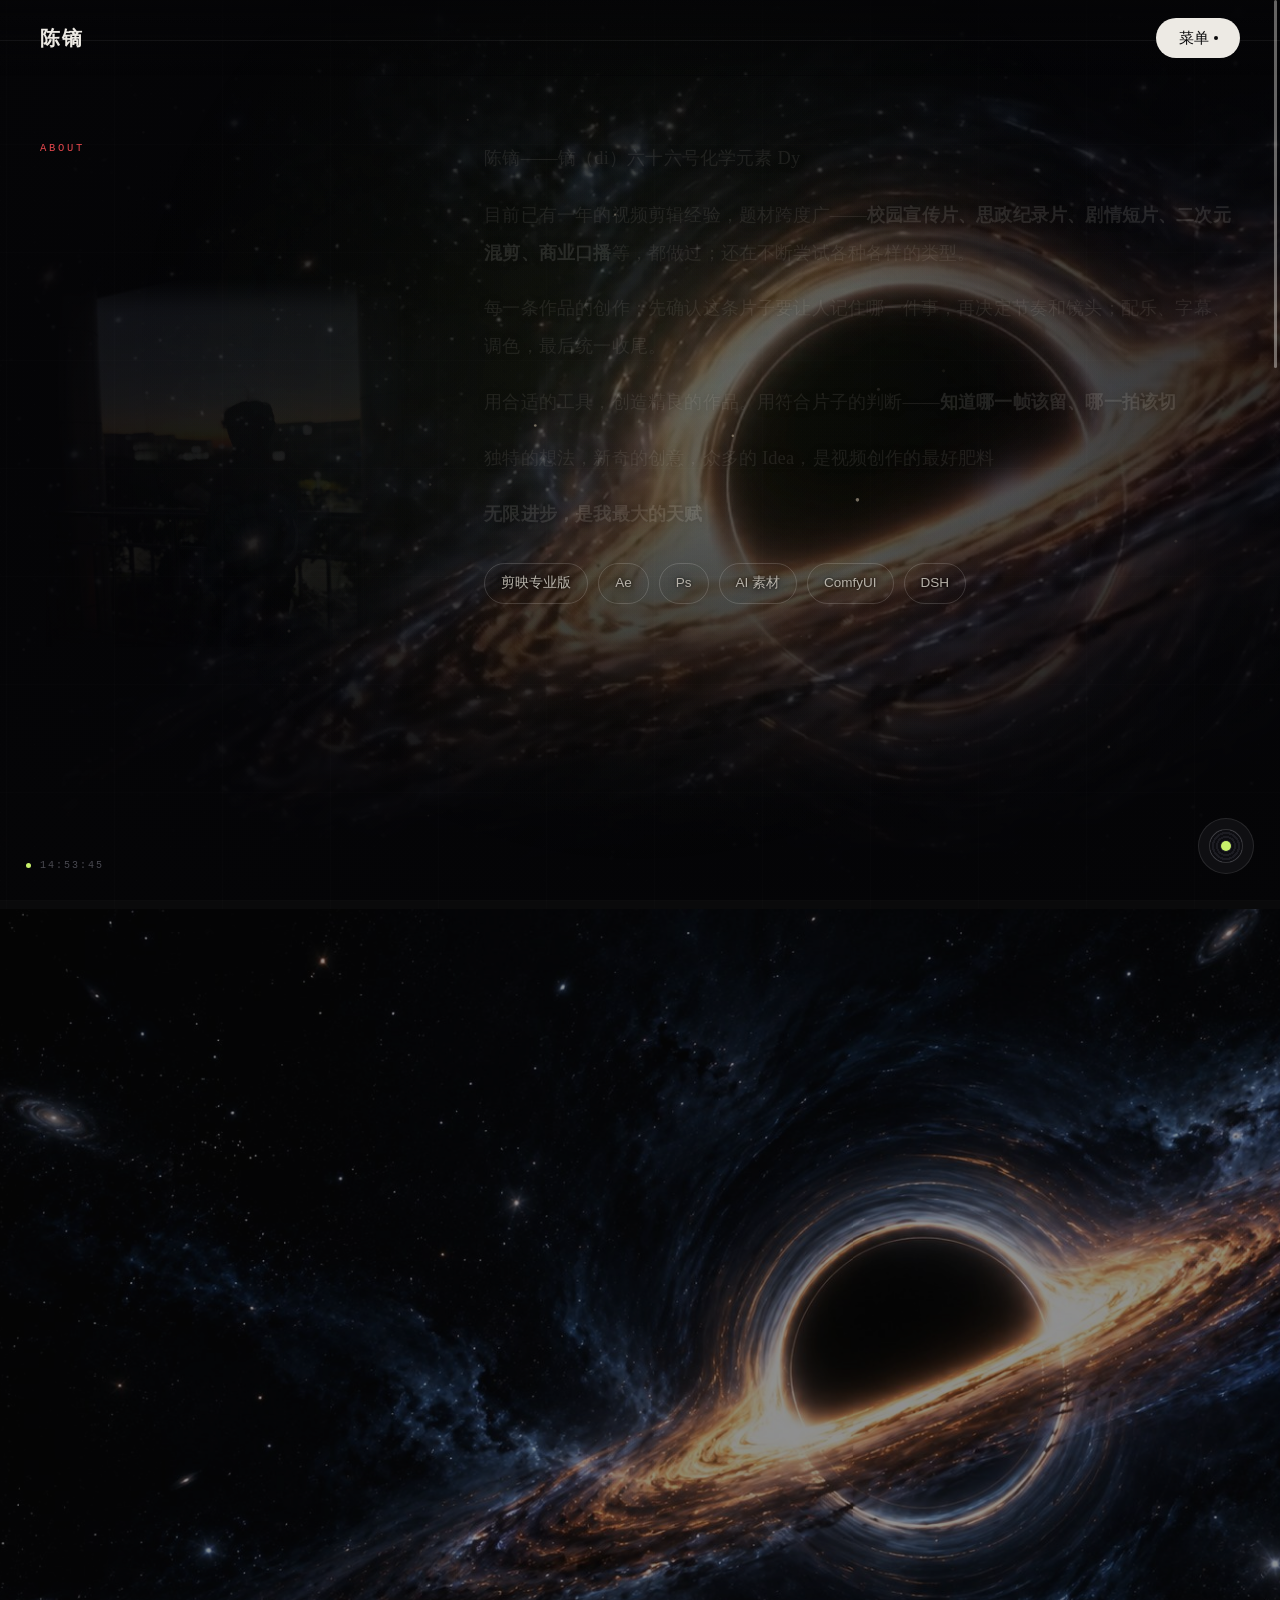
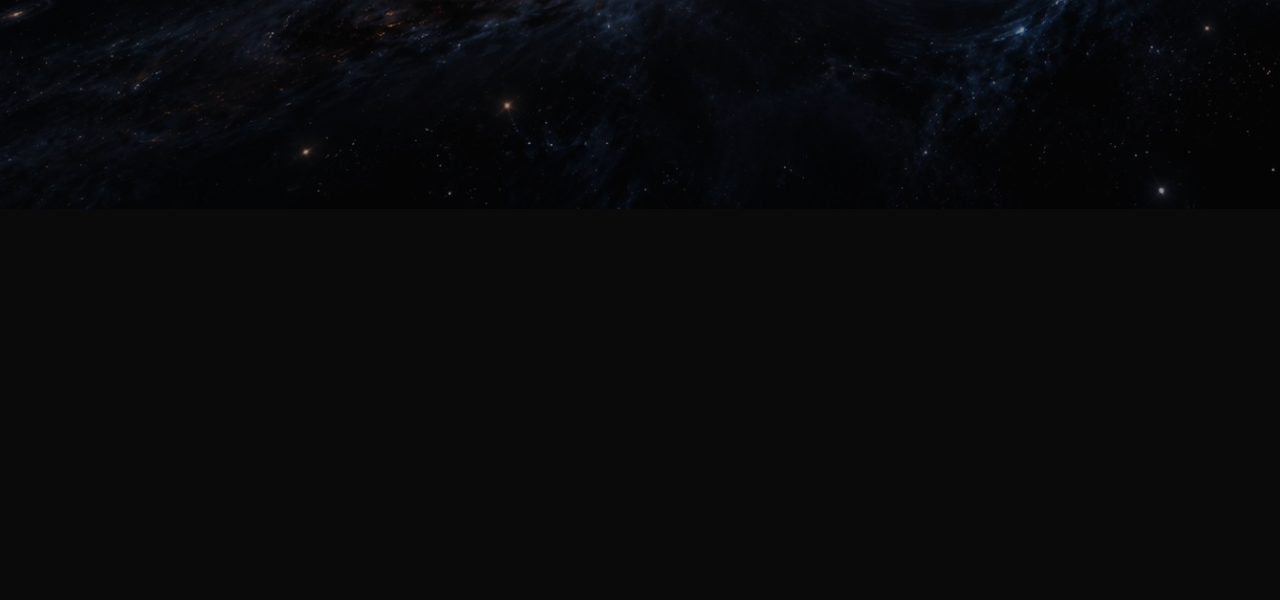
==== commit e5b57bb6: "Polish menu close animation" ====
--- a/about.html
+++ b/about.html
@@ -5,7 +5,7 @@
 <meta name="viewport" content="width=device-width,initial-scale=1">
 <title>关于 · 陈镝</title>
 <meta name="description" content="陈镝 —— 剪辑师。校园宣传片、剧情短片、竖屏口播、二次元混剪。">
-<link rel="stylesheet" href="assets/style.css?v=20261027ej">
+<link rel="stylesheet" href="assets/style.css?v=20261027ek">
 <link rel="preload" as="image" href="assets/bg/transition-blackhole-hd.jpg">
 </head>
 <body>
@@ -34,7 +34,7 @@
           <div class="label" style="font-family:Menlo,Consolas,monospace;font-size:10.5px;letter-spacing:.26em;color:var(--accent);margin-bottom:18px">ABOUT</div>
           <h2 data-parallax="-26">关于镝</h2>
           <figure class="about-photo">
-            <img src="assets/about/about-portrait-soft.png?v=20261027ej" alt="陈镝" loading="lazy">
+            <img src="assets/about/about-portrait-soft.png?v=20261027ek" alt="陈镝" loading="lazy">
           </figure>
         </div>
         <div class="body rv">
@@ -108,15 +108,15 @@
   </div>
 </div>
 
-<script src="assets/vendor/lenis.min.js?v=20261027ej"></script>
-<script src="assets/vendor/gsap.min.js?v=20261027ej"></script>
-<script src="assets/data.js?v=20261027ej"></script>
-<script src="assets/app.js?v=20261027ej"></script>
-<script src="assets/void.js?v=20261027ej"></script>
-<script src="assets/vendor/three.min.js?v=20261027ej"></script>
-<script src="assets/hero-particles.js?v=20261027ej"></script>
-<script src="assets/transition.js?v=20261027ej"></script>
-<script src="assets/cursor.js?v=20261027ej"></script>
-<script src="assets/about-words.js?v=20261027ej"></script>
+<script src="assets/vendor/lenis.min.js?v=20261027ek"></script>
+<script src="assets/vendor/gsap.min.js?v=20261027ek"></script>
+<script src="assets/data.js?v=20261027ek"></script>
+<script src="assets/app.js?v=20261027ek"></script>
+<script src="assets/void.js?v=20261027ek"></script>
+<script src="assets/vendor/three.min.js?v=20261027ek"></script>
+<script src="assets/hero-particles.js?v=20261027ek"></script>
+<script src="assets/transition.js?v=20261027ek"></script>
+<script src="assets/cursor.js?v=20261027ek"></script>
+<script src="assets/about-words.js?v=20261027ek"></script>
 </body>
 </html>
--- a/assets/style.css
+++ b/assets/style.css
@@ -1041,7 +1041,7 @@
 html.nav-solid{--nav-h:64px;}
 .menu-toggle{
   position:fixed;top:calc(var(--nav-h,76px) / 2);right:40px;z-index:520;transform:translateY(-50%);
-  width:84px;height:40px;border:0;border-radius:20px;background:transparent;
+  width:84px;height:40px;border:0;border-radius:20px;background:#F4F1EA;
   display:flex;align-items:center;justify-content:center;gap:5px;
   font-family:inherit;font-size:15px;font-weight:500;color:#0A0A0B;
   cursor:pointer;-webkit-tap-highlight-color:transparent;
@@ -1055,6 +1055,7 @@
 .menu-toggle i{width:4px;height:4px;border-radius:50%;background:#0A0A0B;display:block;}
 .menu-word{display:inline-flex;align-items:center;}
 .menu-toggle .letter{display:inline-block;transition:none;will-change:transform;}
+.menu-ready .menu-toggle{background:transparent;}
 .menu-toggle:focus,.menu-toggle:focus-visible{outline:none;}
 .menu-open .menu-toggle{opacity:0;pointer-events:none;}
 .menu-open .menu-toggle span,.menu-open .menu-toggle i{
